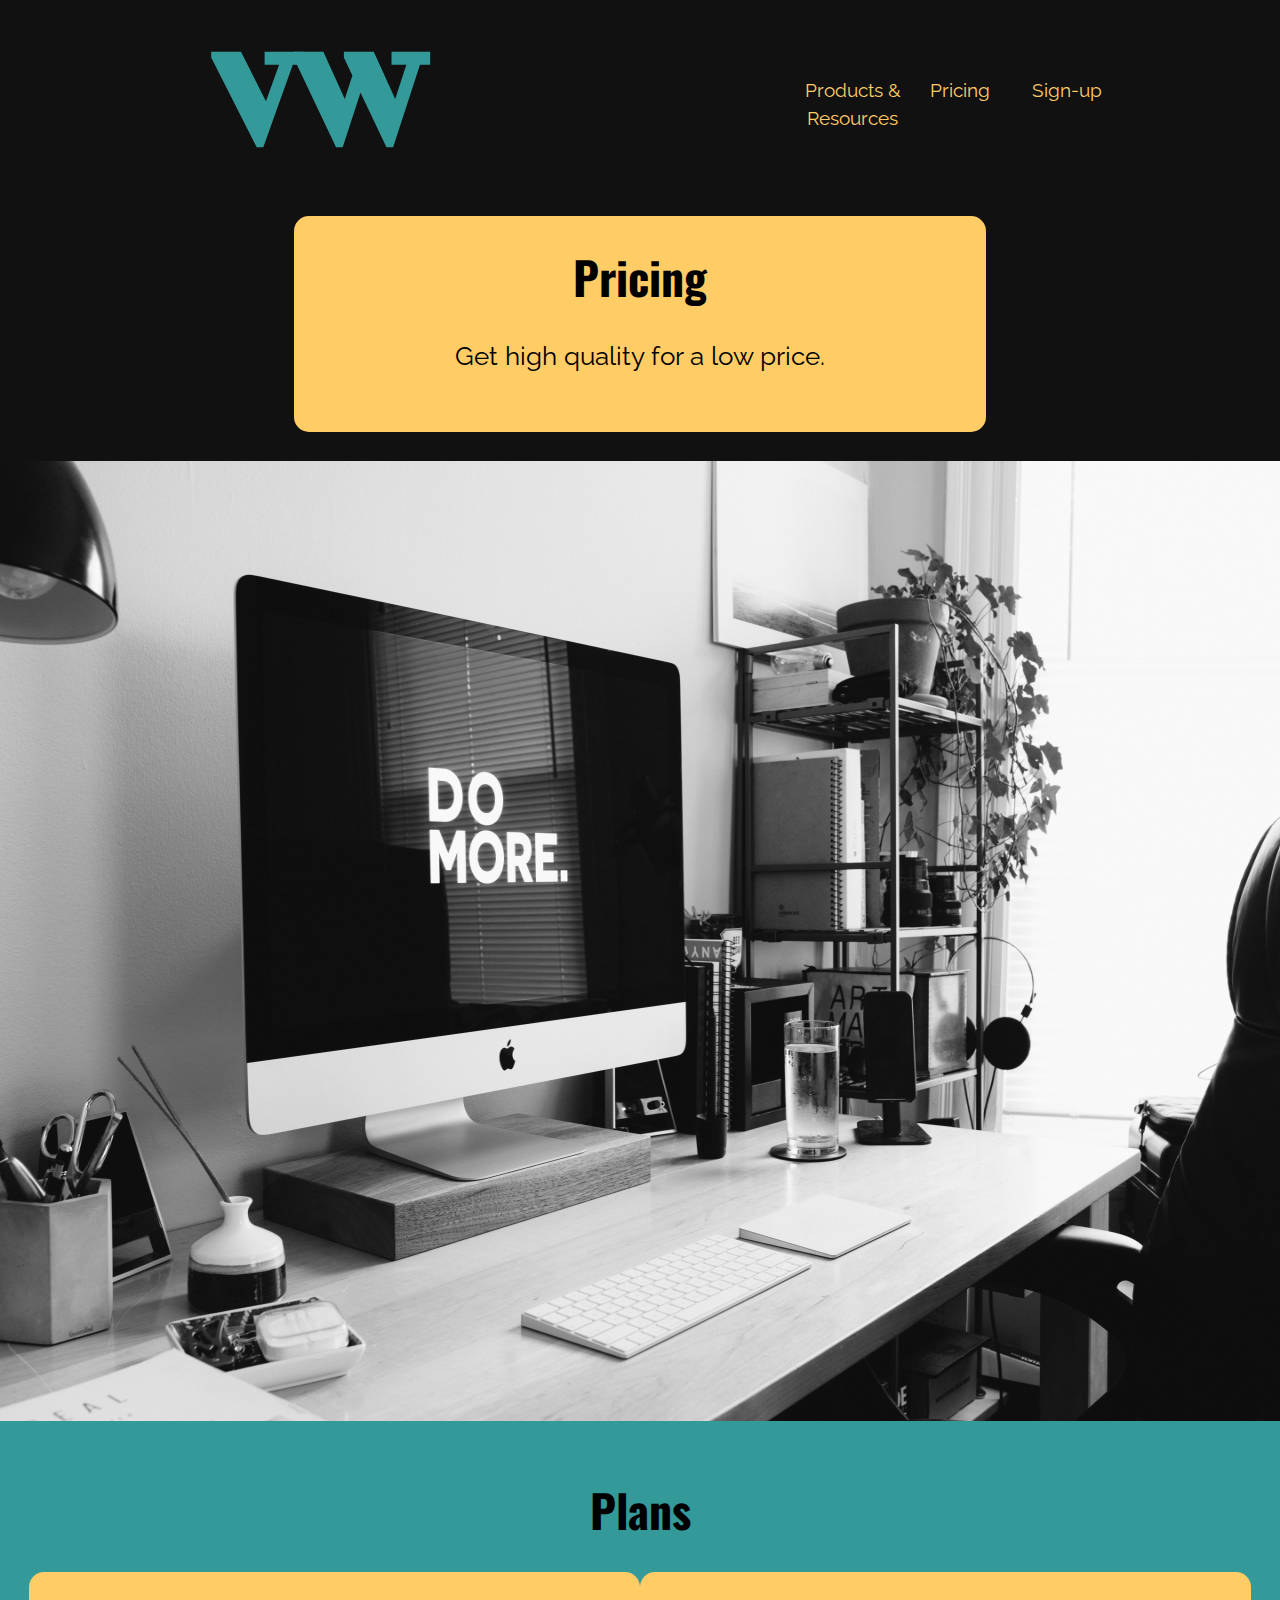
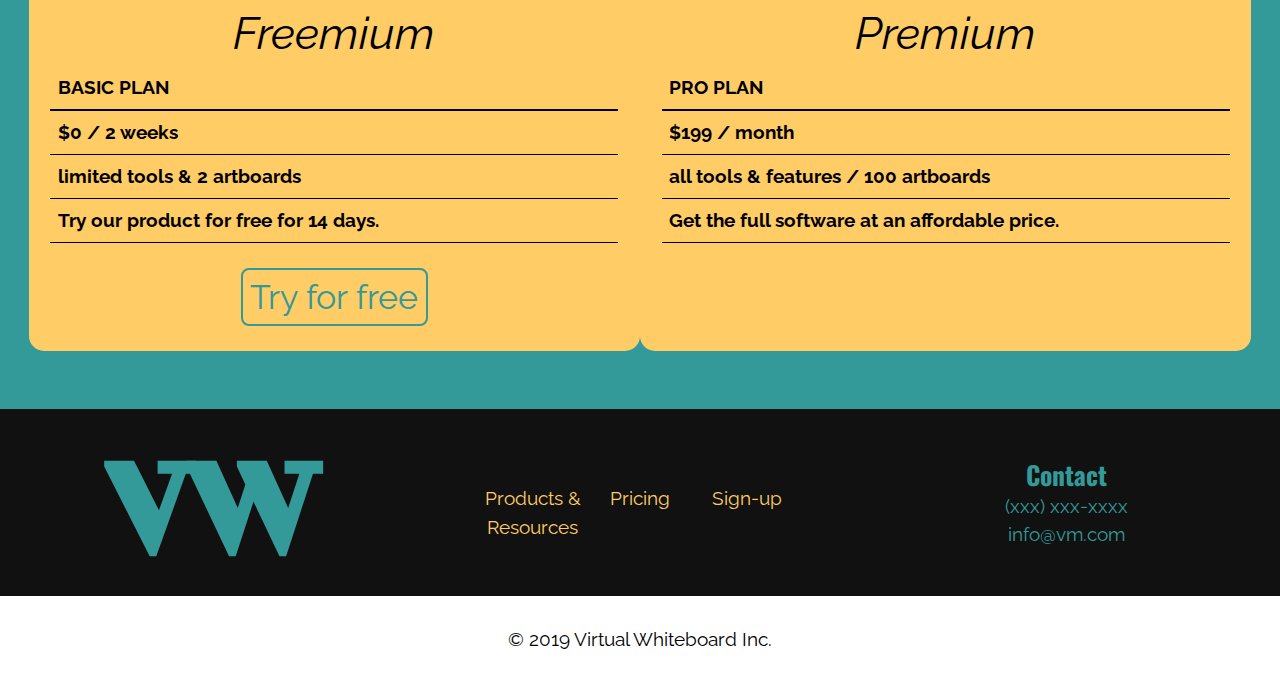
==== pricing.html @ 3d08899b "Update the form class names" ====
<!DOCTYPE html>
<html lang="en-ca">
<head>
  <meta charset="utf-8">
  <title>Pricing</title>
  <meta name="viewport" content="width=device-width,initial-scale=1">
  <link href="css/modules.css" rel="stylesheet">
  <link href="css/type.css" rel="stylesheet">
  <link href="css/grid.css" rel="stylesheet">
  <link href="css/main.css" rel="stylesheet">
  <link href="https://fonts.googleapis.com/css?family=Bigshot+One|Oswald:400,500,700|Raleway:400,500" rel="stylesheet">
</head>
<body>

  <ul class="skip-links">
    <li><a href="#nav">Skip to navigation</a></li>
    <li><a href="#main">Skip to the main content</a></li>
    <li><a href="#plans">Skip to information about our plans</a></li>
    <li><a href="#footer">Skip to the bottom of the page</a></li>
  </ul>

  <header role="banner" class="grid">
    <div class="unit xs-1 s-1 m-1-2 l-1-2 unit-content-center">
      <a class="h1" href="index.html"><h1 class="yotta text-center push-none">VW</h1></a>
    </div>
    <div class="unit xs-1 s-1 m-1-2 l-1-2 unit-content-center island">
      <nav id="nav" role="navigation" class="pad-t">
        <ul class="grid list-group text-center">
          <li class="unit push-1-4 xs-1 s-1-3 m-1 l-1-3"><a href="tour.html">Products & Resources</a></li>
          <li class="unit push-1-4 xs-1 s-1-3 m-1 l-1-3"><a href="pricing.html">Pricing</a></li>
          <li class="unit push-1-4 xs-1 s-1-3 m-1 l-1-3"><a href="sign-up.html">Sign-up</a></li>
        </ul>
      </nav>
    </div>
  </header>

  <main role="main" id="main" class="grid">

    <div class="unit xs-1 s-1 m-1 l-1 banner text-center island wrapper">
      <div class="banner-content island max-length">
        <h2 class="tera">Pricing</h2>
        <p class="mega">Get high quality for a low price.</p>
      </div>
    </div>

    <div class="unit xs-1 s-1 m-1 l-1 embed embed-4by3">
      <img class="img-flex embed-item" src="images/pricing/10-image.jpg" alt="work space with a desktop on a desk">
    </div>

    <div id="plans" class="unit xs-1 s-1 m-1 l-1 section-1 text-center island">
      <h2 class="tera pad-t">Plans</h2>

      <div class="grid">

        <div class="unit xs-1 s-1 m-1-2 l-1-2 banner-content island push">
          <table>
            <caption class="tera text-center push-0">Freemium</caption>
            <thead>
              <th class="text-upper" scope="col" colspan="2">Basic Plan</th>
            </thead>
            <tbody>
              <tr>
                <th scope="row" colspan="2">$0 / 2 weeks</th>
              </tr>
              <tr>
                <th scope="row" colspan="2">limited tools & 2 artboards</th>
              </tr>
              <tr>
                <th scope="row" colspan="2">Try our product for free for 14 days.</th>
              </tr>
            </tbody>
          </table>
          <div>
            <a  class="expanding-button giga island-1-4" href="#">Try for free</a>
          </div>
        </div>

        <div class="unit xs-1 s-1 m-1-2 l-1-2 banner-content island push">
          <table>
            <caption class="tera text-center push-0">Premium</caption>
            <thead>
              <tr>
                <th class="text-upper" scope="col" colspan="2">Pro Plan</th>
              </tr>
            </thead>
            <tbody>
              <tr>
                <th scope="row" colspan="2">$199 / month</th>
              </tr>
              <tr>
                <th scope="row" colspan="2">all tools & features / 100 artboards</th>
              </tr>
              <tr>
                <th scope="row" colspan="2">Get the full software at an affordable price.</th>
              </tr>
            </tbody>
          </table>
        </div>

      </div>

    </div>

  </main>

  <footer role="contentinfo" id="footer" class="grid pad-t-2">
    <div class="unit xs-1 s-1 m-1-3 unit-content-center">
      <a class="h1" href="index.html"><h1 class="yotta text-center push-none">VW</h1></a>
    </div>
    <div class="unit xs-1-2 s-1-2 m-1-3 unit-content-center island">
      <nav class="pad-t">
        <ul class="grid list-group text-center">
          <li class="unit push-1-4 xs-1 s-1-3 m-1 l-1-3"><a href="tour.html" aria-label="Click to learn more about Products and Resources">Products & Resources</a></li>
          <li class="unit push-1-4 xs-1 s-1-3 m-1 l-1-3"><a href="pricing.html" aria-label="Click to learn more about Pricing">Pricing</a></li>
          <li class="unit push-1-4 xs-1 s-1-3 m-1 l-1-3"><a href="sign-up.html" aria-label="Click to Sign Up for our software">Sign-up</a></li>
        </ul>
      </nav>
    </div>
    <div class="contact text-center unit xs-1-2 s-1-2 m-1-3 unit-content-center pad-t">
      <h3 class="mega push-none">Contact</h3>
      <p class="push-none">(xxx) xxx-xxxx</p>
      <p>info@vm.com</p>
    </div>
    <div class="unit xs-1 s-1 m-1 l-1 copyright text-center pad-t">
      <p>© 2019 Virtual Whiteboard Inc.</p>
    </div>
  </footer>

</body>
---- css/modules.css ----
/*
 * Modulifier || Code released under the UNLICENSE
 * Code under other copyrights & licenses listed below.
 * https://modulifier.web-dev.tools/#responsive;images;list-group;embed;media-object;icons;hidden;positioning;nice-lists;forms;buttons;accessibility;print
 */

@-moz-viewport { width: device-width; scale: 1; }
@-ms-viewport { width: device-width; scale: 1; }
@-o-viewport { width: device-width; scale: 1; }
@-webkit-viewport { width: device-width; scale: 1; }
@viewport { width: device-width; scale: 1; }

html {
  box-sizing: border-box;
  -moz-text-size-adjust: 100%;
  -ms-text-size-adjust: 100%;
  -webkit-text-size-adjust: 100%;
  text-size-adjust: 100%;
}

*, *::before, *::after {
  box-sizing: inherit;
}

body {
  margin: 0;
}

article,
aside,
details,
figcaption,
figure,
footer,
header,
main,
menu,
nav,
section,
summary {
  display: block;
}

audio,
canvas,
progress,
video {
  display: inline-block;
  vertical-align: baseline;
}

template {
  display: none;
}

details {
  cursor: pointer;
}

audio:not([controls]) {
  display: none;
  height: 0;
}

a,
area,
button,
input,
label,
select,
textarea,
[tabindex] {
  -ms-touch-action: manipulation;
  touch-action: manipulation;
}

img {
  border: 0;
}

.img-flex,
.img-flex img {
  display: block;
  width: 100%;
}

svg {
  fill: currentColor;
}

svg:not(:root) {
  overflow: hidden;
}

svg.img-flex {
  width: 100%;
  height: 100%;
}

.image-replacement, .ir {
  overflow: hidden;
  direction: ltr;
  text-align: left;
  text-indent: 100%;
  white-space: nowrap;
}

.list-group, .list-group-inline, .list-group--inline {
  padding-left: 0;
  list-style-type: none;
}

.list-group > dd {
  margin-left: 0;
}

.list-group-inline::before,
.list-group-inline::after,
.list-group--inline::before,
.list-group--inline::after {
  content: "";
  display: table;
}

.list-group-inline::after,
.list-group--inline::after {
  clear: both;
}

.list-group-inline > li,
.list-group--inline > li {
  display: inline-block;
}

.list-group-inline > dt,
.list-group--inline > dt {
  clear: left;
  float: left;
  width: 11em;
}

.list-group-inline > dd,
.list-group--inline > dd {
  float: left;
  min-width: 12em;
}

.embed {
  margin-left: 0;
  margin-right: 0;
  overflow: hidden;
  position: relative;
  width: 100%;
}

.embed-1by1, .embed--1by1 {
  padding-top: 100%; /* Square */
}

.embed-4by3, .embed--4by3 {
  padding-top: 75%; /* Traditional TV/computer screens */
}

.embed-iso216, .embed--iso216 {
  padding-top: 70.92%; /* A-standard paper sizes */
}

.embed-3by2, .embed--3by2 {
  padding-top: 66.6%; /* Classic 35 mm film & most digital photos, landscape */
}

.embed-2by3, .embed--2by3 {
  padding-top: 150%; /* Classic 35 mm film & most digital photos, portrait */
}

.embed-golden, .embed--golden {
  padding-top: 61.8%; /* The Golden Ratio */
}

.embed-16by9, .embed--16by9 {
  padding-top: 56.25%; /* HD TV */
}

.embed-185by100, .embed--185by100 {
  padding-top: 54.05%; /* Common widescreen cinema */
}

.embed-24by10, .embed--24by10 {
  padding-top: 41.667%; /* Widescreen cinema: 2.4:1 */
}

.embed-3by1, .embed--3by1 {
  padding-top: 33.3333%; /* Panorama photos */
}

.embed-4by1, .embed--4by1 {
  padding-top: 25%; /* Polyvision */
}

.embed-5by1, .embed--5by1 {
  padding-top: 20%; /* Really wide... */
}

.embed-item, .embed__item {
  min-height: 100%;
  left: 0;
  position: absolute;
  top: 0;
  width: 100%;
}

.media {
  overflow: hidden;
}

.media-img, .media__img {
  float: left;
}

.media-img-reversed, .media__img--reversed {
  float: right;
}

.media-img-stacked, .media__img--stacked {
  float: none;
}

.media-body, .media__body {
  overflow: hidden;
  min-width: 12em; /* Slightly less than 200px, responsiveness built in */
}

.icon {
  display: inline-block;
  position: relative;
  background: transparent none no-repeat center center;
  background-size: contain;
  vertical-align: middle;
}

.i-16, .i--16 {
  height: 16px;
  width: 16px;
}

.i-18, .i--18 {
  height: 18px;
  width: 18px;
}

.i-20, .i--20 {
  height: 20px;
  width: 20px;
}

.i-24, .i--24 {
  height: 24px;
  width: 24px;
}

.i-32, .i--32 {
  height: 32px;
  width: 32px;
}

.i-48, .i--48 {
  height: 48px;
  width: 48px;
}

.i-64, .i--64 {
  height: 64px;
  width: 64px;
}

.i-96, .i--96 {
  height: 96px;
  width: 96px;
}

.i-128, .i--128 {
  height: 128px;
  width: 128px;
}

.i-192, .i--192 {
  height: 192px;
  width: 192px;
}

.i-256, .i--256 {
  height: 256px;
  width: 256px;
}

.icon img,
.icon svg {
  left: 0;
  height: 100%;
  position: absolute;
  top: 0;
  width: 100%;
  fill: currentColor;
}

.icon-label {
  vertical-align: middle;
}

.icon-link,
.icon-link:focus,
.icon-link:hover {
  text-decoration: none;
}

[hidden], .hidden {
  /* stylelint-disable declaration-no-important */
  display: none !important;
  visibility: hidden !important;
  /* stylelint-enable */
}

.visually-hidden {
  height: 1px;
  margin: -1px;
  overflow: hidden;
  padding: 0;
  position: absolute;
  width: 1px;
  border: 0;
  clip: rect(0 0 0 0);
  clip-path: inset(50%);
}

.visually-hidden.focusable:active, .visually-hidden.focusable:focus {
  height: auto;
  margin: 0;
  overflow: visible;
  position: static;
  width: auto;
  clip: auto;
  clip-path: none;
}

.invisible {
  visibility: hidden;
}

.chop,
.crop {
  overflow: hidden;
}

.truncate {
  max-width: 100%;
  overflow: hidden;
  width: 100%;
  text-overflow: ellipsis;
  white-space: nowrap;
}

.scrollable {
  max-width: 100%;
  overflow-x: auto;
  overflow-y: hidden;
  -webkit-overflow-scrolling: touch;
}

.flex-row {
  display: -webkit-flex;
  display: -ms-flexbox;
  display: flex;
}

.flex-justify {
  -webkit-justify-content: space-between;
  -ms-flex-pack: space-between;
  justify-content: space-between;
}

.flex-align-center {
  -webkit-align-items: center;
  -ms-flex-align: center;
  align-items: center;
}

.center-text,
.center-flow {
  text-align: center;
}

.center-block {
  margin-left: auto;
  margin-right: auto;
}

.no-auto-margins,
.not-centered {
  /* stylelint-disable declaration-no-important */
  margin-left: 0 !important;
  margin-right: 0 !important;
  /* stylelint-enable */
}

.center-content,
.center-content-vertical,
.center-contents,
.center-contents-vertical {
  display: -webkit-flex;
  display: -ms-flexbox;
  display: flex;
  -webkit-justify-content: center;
  -ms-flex-pack: center;
  justify-content: center;
  -webkit-align-items: center;
  -ms-flex-align: center;
  align-items: center;
  -webkit-align-content: center;
  -ms-flex-line-pack: center;
  align-content: center;
  -webkit-flex-direction: column wrap;
  -ms-flex-direction: column wrap;
  flex-flow: column wrap;
}

.center-content-start,
.center-content-vertical-start,
.center-contents-start,
.center-contents-vertical-start {
  display: -webkit-flex;
  display: -ms-flexbox;
  display: flex;
  -webkit-justify-content: center;
  -ms-flex-pack: center;
  justify-content: center;
  -webkit-flex-direction: column wrap;
  -ms-flex-direction: column wrap;
  flex-flow: column wrap;
}

.center-content-horizontal,
.center-contents-horizontal {
  display: -webkit-flex;
  display: -ms-flexbox;
  display: flex;
  -webkit-justify-content: center;
  -ms-flex-pack: center;
  justify-content: center;
  -webkit-align-items: center;
  -ms-flex-align: center;
  align-items: center;
  -webkit-align-content: center;
  -ms-flex-line-pack: center;
  align-content: center;
  -webkit-flex-direction: row wrap;
  -ms-flex-direction: row wrap;
  flex-flow: row wrap;
}

.clearfix::after {
  content: " ";
  display: block;
  clear: both;
}

.left {
  float: left;
}

.right {
  float: right;
}

.inline {
  display: inline;
}

.block {
  display: block;
}

.inline-block, .ib {
  display: inline-block;
}

.valign-top {
  vertical-align: top;
}

.valign-bottom {
  vertical-align: bottom;
}

.valign-middle {
  vertical-align: middle;
}

.fixed {
  position: fixed;
}

.relative {
  position: relative;
}

[class*="pin-"],
.absolute {
  position: absolute;
}

.static {
  position: static;
}

.zindex-1 {
  z-index: 1;
}

.zindex-2 {
  z-index: 2;
}

.zindex-3 {
  z-index: 3;
}

.zindex-1000 {
  z-index: 1000;
}

.pin-top-left,
.pin-left-top,
.pin-tl,
.pin-lt {
  top: 0;
  left: 0;
}

.pin-top-right,
.pin-right-top,
.pin-tr,
.pin-rt {
  top: 0;
  right: 0;
}

.pin-bottom-left,
.pin-left-bottom,
.pin-bl,
.pin-lb {
  bottom: 0;
  left: 0;
}

.pin-bottom-right,
.pin-right-bottom,
.pin-br,
.pin-rb {
  bottom: 0;
  right: 0;
}

.pin-top-center,
.pin-center-top,
.pin-tc,
.pin-ct {
  left: 50%;
  top: 0;
  transform: translateX(-50%);
}

.pin-bottom-center,
.pin-center-bottom,
.pin-bc,
.pin-cb {
  bottom: 0;
  left: 50%;
  transform: translateX(-50%);
}

.pin-center-left,
.pin-left-center,
.pin-cl,
.pin-lc {
  left: 0;
  top: 50%;
  transform: translateY(-50%);
}

.pin-center-right,
.pin-right-center,
.pin-cr,
.pin-rc {
  right: 0;
  top: 50%;
  transform: translateY(-50%);
}

.pin-center, .pin-c {
  left: 50%;
  top: 50%;
  transform: translate(-50%, -50%);
}

.width-quarter, .w-1-4 {
  width: 25%;
}

.width-half, .w-1-2 {
  width: 50%;
}

.width-full, .w-1 {
  width: 100%;
}

.height-quarter, .h-1-4 {
  height: 25%;
}

.height-half, .h-1-2 {
  height: 50%;
}

.height-full, .h-1 {
  height: 100%;
}

.height-win-quarter, .h-w-1-4 {
  height: 25vh;
  max-height: 46em;
}

.height-win-half, .h-w-1-2 {
  height: 50vh;
  max-height: 46em;
}

.height-win-full, .h-w-1 {
  height: 100vh;
  max-height: 46em;
}

ul {
  list-style-type: none;
}

ul > li::before {
  content: "·";
  float: left;
  margin-left: -1.6em;
  width: 1.3em;
  text-align: right;
}

ol {
  counter-reset: ol-simple-numbers;
  list-style-type: none;
}

ol > li::before {
  float: left;
  margin-left: -1.6em;
  width: 1.3em;
  counter-increment: ol-simple-numbers;
  content: counter(ol-simple-numbers);
  text-align: right;
}

.list-group > li::before,
.list-group-inline > li::before,
.list-group--inline > li::before {
  content: none;
}

/* stylelint-disable no-descending-specificity */

/*
 * (c) Nicolas Gallagher and Jonathan Neal of Normalize.css || MIT License
 *     https://necolas.github.io/normalize.css/
 */

button,
input,
optgroup,
select,
textarea {
  color: inherit;
  font: inherit;
  margin: 0;
}

button,
input {
  overflow: visible;
}

button,
select {
  text-transform: none;
}

button,
html [type="button"],
[type="reset"],
[type="submit"] {
  -webkit-appearance: button;
  cursor: pointer;
}

button[disabled],
html input[disabled] {
  cursor: default;
}

button::-moz-focus-inner,
input::-moz-focus-inner {
  border: 0;
  padding: 0;
}

[type="checkbox"],
[type="radio"] {
  opacity: 0;
  position: absolute;
  height: 1px;
  width: 1px;
}

[type="number"]::-webkit-inner-spin-button,
[type="number"]::-webkit-outer-spin-button {
  height: auto;
}

[type="search"]::-webkit-search-cancel-button,
[type="search"]::-webkit-search-decoration {
  -webkit-appearance: none;
}

fieldset {
  padding-left: 0;
  padding-right: 0;

  border: 0;
  border-top: 2px solid #666;
}

legend {
  color: inherit;
  display: table;
  max-width: 100%;
  padding: 0 .3em 0 0;
  white-space: normal;

  border: 0;

  font-weight: bold;
}

optgroup {
  font-weight: bold;
}

::-webkit-input-placeholder {
  color: inherit;
  opacity: .54;
}

::-webkit-file-upload-button {
  -webkit-appearance: button;
  font: inherit;
}

/* End Normalize.css code */

label,
.label-block {
  display: block;
  cursor: pointer;
}

[type="checkbox"] + label,
[type="radio"] + label,
.label-inline {
  display: inline-block;
}

input:not([type]),
[type="text"],
[type="number"],
[type="search"],
[type="url"],
[type="email"],
[type="password"],
[type="tel"],
[type="datetime-local"],
[type="month"],
[type="week"],
[type="date"],
[type="time"],
[type="range"],
select,
textarea {
  -moz-appearance: none;
  -webkit-appearance: none;
  appearance: none;
}

input,
textarea {
  display: block;
  width: 100%;

  background-color: #fff;
  border: 2px solid #666;
  border-radius: 0;
}

label {
  vertical-align: middle;
}

textarea {
  max-width: 100%;
  min-height: 4em;
  overflow: auto;
}

[type="color"] {
  display: inline-block;
  width: 2em;
}

select {
  display: block;
  width: 100%;

  background-image: url("data:image/svg+xml,%3Csvg xmlns='http://www.w3.org/2000/svg' width='256' height='256' viewBox='0 0 256 256'%3E%3Cpath fill='none' stroke='%23000' stroke-miterlimit='10' stroke-width='70' d='M36.3 82.1l91.9 91.8 91.5-91.8'/%3E%3C/svg%3E");
  background-repeat: no-repeat;
  background-position: calc(100% - .4em) center;
  background-size: 18px auto;
  background-color: #fff;
  border: 2px solid #666;
  border-radius: 0;
}

[type="checkbox"] + label::before {
  content: " ";
  display: inline-block;
  height: 1.8em;
  margin-right: .3em;
  position: relative;
  vertical-align: middle;
  top: -.1em;
  width: 1.8em;

  background-color: #fff;
  background-size: cover;
  border: 2px solid #666;

  line-height: inherit;
}

[type="checkbox"]:checked + label::before {
  background-image: url("data:image/svg+xml,%3Csvg xmlns='http://www.w3.org/2000/svg' width='256' height='256' viewBox='0 0 256 256'%3E%3Cpath fill='none' stroke='%23000' stroke-miterlimit='10' stroke-width='50' d='M49.9 130.1l50.8 50.7L206.1 75.2'/%3E%3C/svg%3E");
}

[type="checkbox"]:focus + label::before {
  outline: 3px solid #000;
  z-index: 1000;
}

[type="radio"] + label::before {
  content: " ";
  display: inline-block;
  height: 1.8em;
  margin-right: .3em;
  position: relative;
  vertical-align: middle;
  top: -.1em;
  width: 1.8em;

  background-color: #fff;
  background-size: cover;
  border: 2px solid #666;
  border-radius: 50%;

  line-height: inherit;
}

[type="radio"]:checked + label::before {
  background-image: url("data:image/svg+xml,%3Csvg xmlns='http://www.w3.org/2000/svg' width='256' height='256' viewBox='0 0 256 256'%3E%3Ccircle cx='128' cy='128' r='70.4'/%3E%3C/svg%3E");
}

[type="radio"]:focus + label::before,
[type="radio"] + label:focus::before {
  box-shadow: 0 0 0 3px #000;
  z-index: 1000;
}

[type="range"] {
  border: 0;
  background-color: #fff;
}

[type="range"]::-webkit-slider-runnable-track {
  height: 6px;

  -webkit-appearance: none;
  appearance: none;
  background-color: #ccc;
  border: 0;
  border-radius: 3px;
}

[type="range"]:active::-webkit-slider-runnable-track {
  background-color: #ccc;
}

[type="range"]::-moz-range-track {
  height: 6px;

  -moz-appearance: none;
  appearance: none;
  background-color: #ccc;
  border: 0;
  border-radius: 3px;
}

[type="range"]:active::-moz-range-track {
  background-color: #ccc;
}

[type="range"]::-ms-track {
  height: 6px;

  -ms-appearance: none;
  appearance: none;
  background-color: #ccc;
  border: 0;
  border-radius: 3px;
}

[type="range"]:active::-ms-track {
  background-color: #ccc;
}

[type="range"]::-webkit-slider-thumb {
  margin-top: -4px;
  height: 16px;
  width: 16px;

  -webkit-appearance: none;
  appearance: none;
  background-color: #000;
  border: none;
  border-radius: 50%;
}

[type="range"]:hover::-webkit-slider-thumb {
  background-color: #000;
}

[type="range"]:active::-webkit-slider-thumb {
  background-color: #000;
}

[type="range"]::-moz-range-thumb {
  margin-top: -4px;
  height: 16px;
  width: 16px;

  -webkit-appearance: none;
  appearance: none;
  background-color: #000;
  border: none;
  border-radius: 50%;
}

[type="range"]:hover::-moz-range-thumb {
  background-color: #000;
}

[type="range"]:active::-moz-range-thumb {
  background-color: #000;
}

[type="range"]::-ms-thumb {
  margin-top: -4px;
  height: 16px;
  width: 16px;

  -webkit-appearance: none;
  appearance: none;
  background-color: #000;
  border: none;
  border-radius: 50%;
}

[type="range"]:hover::-ms-thumb {
  background-color: #000;
}

[type="range"]:active::-ms-thumb {
  background-color: #000;
}

[type="checkbox"].hide-custom-input + label::before,
[type="checkbox"] + .hide-custom-input::before,
[type="radio"].hide-custom-input + label::before,
[type="radio"] + .hide-custom-input::before {
  content: none;
  display: none;
}

/* stylelint-enable */

.link-box {
  display: block;
  text-decoration: none;
}

/* stylelint-disable no-descending-specificity */

button,
.btn {
  cursor: pointer;
  display: inline-block;
  margin: 0;
  overflow: visible;
  padding: .375em .75em .42em;
  -webkit-appearance: none;
  -moz-appearance: none;
  appearance: none;
  background-color: #333;
  border-radius: 4px;
  border: 3px solid #333;
  color: #fff;
  font: inherit;
  text-decoration: none;
  text-transform: none;
}

button::-moz-focus-inner {
  border: 0;
  padding: 0;
}

/* stylelint-enable */

button:focus,
button:hover,
.btn:focus,
.btn:hover {
  background-color: #000;
  border-color: #000;
  color: #fff;
}

button[disabled] {
  cursor: default;
}

.btn-light, .btn--light {
  background-color: #e2e2e2;
  border-color: #e2e2e2;
  color: #000;
}

.btn-light:focus,
.btn-light:hover,
.btn--light:focus,
.btn--light:hover {
  background-color: #666;
  border-color: #666;
  color: #fff;
}

.btn-ghost,
.btn--ghost {
  background-color: transparent;
  border-color: #333;
  color: #000;
}

.btn-ghost:focus,
.btn-ghost:hover,
.btn--ghost:focus,
.btn--ghost:hover {
  background-color: #e2e2e2;
  border-color: #000;
  color: #000;
}

.btn-link {
  display: inline;
  padding: 0;
  background-color: transparent;
  border-radius: 0;
  border: 0;
  color: inherit;
}

.btn-link:focus,
.btn-link:hover {
  background-color: transparent;
  color: inherit;
}

a:hover, a:active {
  outline: none;
}

a:focus,
[tabindex="0"]:focus,
details:focus,
summary:focus,
input:focus,
textarea:focus,
button:focus,
select:focus {
  outline: 3px solid #000;
  outline-offset: 0;
}

a:focus, [tabindex="0"]:focus {
  outline-offset: 3px;
}

.skip-links {
  margin: 0;
  padding: 0;
  list-style-type: none;
}

.skip-links > li::before {
  content: none; /* Remove the bullets if nice lists is selected */
}

.skip-links a,
.skip-links button {
  padding: .5em .75em;
  position: absolute;
  top: -10em;
  z-index: 10000; /* To make sure they're always on top */
  background-color: #000;
  border: 0;
  color: #fff;
  font-size: 1.125rem;
  font-weight: bold;
  text-decoration: none;
}

.skip-links a:focus,
.skip-links button:focus {
  outline-offset: 3px;
  top: 0;
}

[aria-busy="true"] {
  cursor: progress;
}

[aria-controls] {
  cursor: pointer;
}

[aria-disabled] {
  cursor: default;
}

.print-only {
  display: none;
  visibility: hidden;
}

.page-break-before {
  page-break-before: always;
}

.page-break-after {
  page-break-after: always;
}

.no-page-break-inside {
  page-break-inside: avoid;
}

@media print {

  /* stylelint-disable declaration-no-important */

  .no-print {
    display: none !important;
    visibility: hidden !important;
  }

  .print-only,
  .force-print {
    display: block !important;
    visibility: visible !important;
  }

  /* stylelint-enable */

  .visually-hidden.force-print {
    height: auto;
    margin: 0;
    overflow: visible;
    padding: 0;
    position: static;
    width: auto;
    border: 0;
    clip: initial;
    clip-path: none;
  }

  /*
   * (c) Fabien Sa || MIT License
   *     http://bafs.github.io/Gutenberg/
   */

  table,
  blockquote,
  pre,
  code,
  figure,
  li,
  hr,
  ul,
  ol,
  a,
  tr {
    page-break-inside: avoid;
  }

  h1, h2, h3, h4, h5, h6, p, a {
    orphans: 3;
    widows: 3;
  }

  h1,
  h2,
  h3,
  h4,
  h5,
  h6 {
    page-break-after: avoid;
    page-break-inside: avoid;
  }

  h1 + p,
  h2 + p,
  h3 + p,
  h4 + p,
  h5 + p,
  h6 + p {
    page-break-before: avoid;
  }

  img {
    page-break-after: auto;
    page-break-before: auto;
    page-break-inside: avoid;
  }

  /* stylelint-disable declaration-no-important */

  pre {
    white-space: pre-wrap !important;
    word-wrap: break-word;
  }

  /* stylelint-enable */

  /* End Gutenberg code */

  /*
   * (c) HTML5 Boilerplate || MIT License
   *     https://html5boilerplate.com/
   */

  /* stylelint-disable declaration-no-important */

  *, *::before, *::after, *::first-letter, *::first-line {
    background: none transparent !important;
    color: #000 !important;
    box-shadow: none !important;
    text-shadow: none !important;
  }

  /* stylelint-enable */

  a, a:visited {
    text-decoration: underline;
  }

  a[href]::after {
    content: " (" attr(href) ")";
  }

  abbr[title]::after {
    content: " (" attr(title) ")";
  }

  a[href^="#"]::after,
  a[href^="javascript:"]::after,
  a.no-print-href::after,
  a.href-no-print::after {
    content: "";
  }

  thead {
    display: table-header-group;
  }

  /* End HTML5 Boilerplate code */

}
---- css/type.css ----
/*
  Typografier || Code released under the UNLICENSE
  https://typografier.web-dev.tools/#0,100,1.3,1.250,0;38,110,1.4,1.333,1;60,120,1.5,1.333,1;90,130,1.5,1.333,1
*/

html {
  font-size: 100%;
  line-height: 1.3;
}

a {
  background-color: transparent;
  -webkit-text-decoration-skip: objects;
}

sub,
sup {
  font-size: .75em;
  line-height: 1px;
  position: relative;
  vertical-align: baseline;
}

sup {
  top: -.5em;
}

sub {
  bottom: -.25em;
}

pre,
code,
kbd,
samp {
  font-size: 1em;
}

abbr[title] {
  border-bottom: none;
  text-decoration: underline;
  text-decoration: underline dotted;
}

b,
strong {
  font-weight: bold;
}

dfn,
caption {
  font-style: italic;
}

hr {
  border: 0;
  border-top: 2px solid #000;
  height: 0;
}

table {
  border-collapse: collapse;
  border-spacing: 0;
  width: 100%;
  table-layout: fixed;
}

caption {
  text-align: left;
}

th,
td {
  border-bottom: 1px solid #000;
  text-align: left;
  vertical-align: top;
}

thead th {
  vertical-align: bottom;

  border-bottom-width: 2px;
}

.text-left {
  text-align: left;
}

.text-right {
  text-align: right;
}

.text-center {
  text-align: center;
}

.normal {
  font-weight: normal;
  font-style: normal;
}

.not-bold {
  font-weight: normal;
}

.not-italic {
  font-style: normal;
}

.bold {
  font-weight: bold;
}

.italic {
  font-style: italic;
}

.text-upper {
  text-transform: uppercase;
}

.text-lower {
  text-transform: lowercase;
}

.wrapper {
  margin-left: auto;
  margin-right: auto;
  max-width: 52em;
  width: 100%;
}

.wrapper-no-center {
  max-width: 52em;
  width: 100%;
}

.max-length {
  margin-left: auto;
  margin-right: auto;
  max-width: 36em;
  width: 100%;
}

.max-length-no-center {
  max-width: 36em;
  width: 100%;
}

h1,
h2,
h3,
h4,
h5,
h6,
p,
ul,
ol,
dl,
dd,
figure,
blockquote,
details,
hr,
fieldset,
pre,
table,
caption,
menu {
  margin: 0 0 1.3rem;
}

.tenamega {
  font-size: 11.6415rem;
  line-height: 15.275rem;
}

.tenakilo {
  font-size: 9.3132rem;
  line-height: 12.35rem;
}

.tena {
  font-size: 7.4506rem;
  line-height: 9.75rem;
}

.nina {
  font-size: 5.9605rem;
  line-height: 7.8rem;
}

.yotta {
  font-size: 4.7684rem;
  line-height: 6.5rem;
}

.zetta {
  font-size: 3.8147rem;
  line-height: 5.2rem;
}

h1,
.exa {
  font-size: 3.0518rem;
  line-height: 4.225rem;
}

h2,
.peta {
  font-size: 2.4414rem;
  line-height: 3.25rem;
}

h3,
.tera {
  font-size: 1.9531rem;
  line-height: 2.6rem;
}

h4,
.giga {
  font-size: 1.5625rem;
  line-height: 2.275rem;
}

h5,
.mega {
  font-size: 1.25rem;
  line-height: 1.625rem;
}

h6,
.kilo,
input,
textarea {
  font-size: 1rem;
  line-height: 1.3rem;
}

small,
.milli {
  font-size: .8rem;
  line-height: 1.3rem;
}

.micro {
  font-size: .64rem;
  line-height: .975rem;
}

.nano {
  font-size: .512rem;
  line-height: .65rem;
}

.pico {
  font-size: .4096rem;
  line-height: .65rem;
}

ul {
  padding-left: 1em;
}

ol {
  padding-left: 1.6em;
}

input,
option,
select {
  height: calc(1.3rem + .1625rem + .1625rem);
}

[type="color"] {
  width: calc(1.3rem + .1625rem + .1625rem);
}

[type="checkbox"],
[type="radio"] {
  display: inline-block;
  height: auto;
}

.push {
  margin-bottom: 1.3rem;
}

.push-none,
.push-0 {
  margin-bottom: 0;
}

.push-double,
.push-2 {
  margin-bottom: 2.6rem;
}

.push-three-quarters,
.push-3-4 {
  margin-bottom: .975rem;
}

.push-half,
.push-1-2 {
  margin-bottom: .65rem;
}

.push-quarter,
.push-1-4 {
  margin-bottom: .325rem;
}

.push-eighth,
.push-1-8 {
  margin-bottom: .1625rem;
}

.push-right-eighth,
.push-r-1-8 {
  margin-right: .1625rem;
}

.push-right-quarter,
.push-r-1-4 {
  margin-right: .325rem;
}

.push-right-half,
.push-r-1-2 {
  margin-right: .65rem;
}

.push-right-three-quarters,
.push-r-3-4 {
  margin-right: .975rem;
}

.push-right,
.push-r {
  margin-right: 1.3rem;
}

.pad-top,
.pad-t {
  padding-top: 1.3rem;
}

.pad-bottom,
.pad-b {
  padding-bottom: 1.3rem;
}

.pad-top-double,
.pad-t-2 {
  padding-top: 2.6rem;
}

.pad-bottom-double,
.pad-b-2 {
  padding-bottom: 2.6rem;
}

.pad-top-three-quarters,
.pad-t-3-4 {
  padding-top: .975rem;
}

.pad-bottom-three-quarters,
.pad-b-3-4 {
  padding-bottom: .975rem;
}

.pad-top-half,
.pad-t-1-2 {
  padding-top: .65rem;
}

.pad-bottom-half,
.pad-b-1-2 {
  padding-bottom: .65rem;
}

.pad-top-quarter,
.pad-t-1-4 {
  padding-top: .325rem;
}

.pad-bottom-quarter,
.pad-b-1-4 {
  padding-bottom: .325rem;
}

.pad-top-eighth,
.pad-t-1-8 {
  padding-top: .1625rem;
}

.pad-bottom-eighth,
.pad-b-1-8 {
  padding-bottom: .1625rem;
}

.island {
  padding: 1.3rem;
}

.island-double,
.island-2 {
  padding: 2.6rem;
}

.island-three-quarters,
.island-3-4 {
  padding: .975rem;
}

.island-half,
.island-1-2 {
  padding: .65rem;
}

.island-quarter,
.island-1-4,
td,
table th {
  padding: .325rem;
}

.island-eighth,
.island-1-8,
input:not([type="checkbox"]),
input:not([type="radio"]),
textarea {
  padding: .1625rem;
}

.gutter {
  padding-left: 1.3rem;
  padding-right: 1.3rem;
}

.gutter-double,
.gutter-2 {
  padding-left: 2.6rem;
  padding-right: 2.6rem;
}

.gutter-three-quarters,
.gutter-3-4 {
  padding-left: .975rem;
  padding-right: .975rem;
}

.gutter-half,
.gutter-1-2 {
  padding-left: .65rem;
  padding-right: .65rem;
}

.gutter-quarter,
.gutter-1-4,
caption {
  padding-left: .325rem;
  padding-right: .325rem;
}

.gutter-eighth,
.gutter-1-8 {
  padding-left: .1625rem;
  padding-right: .1625rem;
}

.i-1 {
  height: 1.3rem;
  width: 1.3rem;
}

.i-3-4 {
  height: .975rem;
  width: .975rem;
}

.i-1-2 {
  height: .65rem;
  width: .65rem;
}

.i-1-4 {
  height: .325rem;
  width: .325rem;
}

.i-1-8 {
  height: .1625rem;
  width: .1625rem;
}

.i-1-1-2,
.i-3-2 {
  height: 1.95rem;
  width: 1.95rem;
}

.i-1-1-4,
.i-5-4 {
  height: 1.625rem;
  width: 1.625rem;
}

.i-1-3-4,
.i-7-4 {
  height: 2.275rem;
  width: 2.275rem;
}

.i-2 {
  height: 2.6rem;
  width: 2.6rem;
}

select {
  padding: 0 .1625rem;
}

fieldset {
  padding: .325rem 0;

  border: 0;
  border-top: 2px solid #000;
}

legend {
  padding-right: .325rem;
}

@media only screen and (min-width: 38em) {

  html {
    font-size: 110%;
    line-height: 1.4;
  }

  h1,
  h2,
  h3,
  h4,
  h5,
  h6,
  p,
  ul,
  ol,
  dl,
  dd,
  figure,
  blockquote,
  details,
  hr,
  fieldset,
  pre,
  table,
  caption,
  menu {
    margin: 0 0 1.4rem;
  }

  .tenamega {
    font-size: 23.6119rem;
    line-height: 30.8rem;
  }

  .tenakilo {
    font-size: 17.7134rem;
    line-height: 23.1rem;
  }

  .tena {
    font-size: 13.2884rem;
    line-height: 17.5rem;
  }

  .nina {
    font-size: 9.9688rem;
    line-height: 13.3rem;
  }

  .yotta {
    font-size: 7.4784rem;
    line-height: 9.8rem;
  }

  .zetta {
    font-size: 5.6102rem;
    line-height: 7.35rem;
  }

  h1,
  .exa {
    font-size: 4.2087rem;
    line-height: 5.6rem;
  }

  h2,
  .peta {
    font-size: 3.1573rem;
    line-height: 4.2rem;
  }

  h3,
  .tera {
    font-size: 2.3686rem;
    line-height: 3.15rem;
  }

  h4,
  .giga {
    font-size: 1.7769rem;
    line-height: 2.45rem;
  }

  h5,
  .mega {
    font-size: 1.333rem;
    line-height: 1.75rem;
  }

  h6,
  .kilo,
  input,
  textarea {
    font-size: 1rem;
    line-height: 1.4rem;
  }

  small,
  .milli {
    font-size: .7502rem;
    line-height: 1.4rem;
  }

  .micro {
    font-size: .5628rem;
    line-height: 1.05rem;
  }

  .nano {
    font-size: .4222rem;
    line-height: .7rem;
  }

  .pico {
    font-size: .3167rem;
    line-height: .35rem;
  }

  ul,
  ol {
    padding-left: 0;
  }

  ul ul,
  ol ul {
    padding-left: 1em;
  }

  ol ol,
  ul ol {
    padding-left: 1.6em;
  }

  .hang-punc {
    float: left;
    margin-left: -1.4em;
    text-align: right;
    width: 1.3em;
  }

  table {
    margin-left: -.35rem;
    margin-right: -.35rem;
    width: calc(100% + .35rem + .35rem);
  }

  input,
  option,
  select {
    height: calc(1.4rem + .175rem + .175rem);
  }

  [type="color"] {
    width: calc(1.4rem + .175rem + .175rem);
  }

  [type="checkbox"],
  [type="radio"] {
    display: inline-block;
    height: auto;
  }

  .push {
    margin-bottom: 1.4rem;
  }

  .push-none,
  .push-0 {
    margin-bottom: 0;
  }

  .push-double,
  .push-2 {
    margin-bottom: 2.8rem;
  }

  .push-three-quarters,
  .push-3-4 {
    margin-bottom: 1.05rem;
  }

  .push-half,
  .push-1-2 {
    margin-bottom: .7rem;
  }

  .push-quarter,
  .push-1-4 {
    margin-bottom: .35rem;
  }

  .push-eighth,
  .push-1-8 {
    margin-bottom: .175rem;
  }

  .push-right-eighth,
  .push-r-1-8 {
    margin-right: .175rem;
  }

  .push-right-quarter,
  .push-r-1-4 {
    margin-right: .35rem;
  }

  .push-right-half,
  .push-r-1-2 {
    margin-right: .7rem;
  }

  .push-right-three-quarters,
  .push-r-3-4 {
    margin-right: 1.05rem;
  }

  .push-right,
  .push-r {
    margin-right: 1.4rem;
  }

  .pad-top,
  .pad-t {
    padding-top: 1.4rem;
  }

  .pad-bottom,
  .pad-b {
    padding-bottom: 1.4rem;
  }

  .pad-top-double,
  .pad-t-2 {
    padding-top: 2.8rem;
  }

  .pad-bottom-double,
  .pad-b-2 {
    padding-bottom: 2.8rem;
  }

  .pad-top-three-quarters,
  .pad-t-3-4 {
    padding-top: 1.05rem;
  }

  .pad-bottom-three-quarters,
  .pad-b-3-4 {
    padding-bottom: 1.05rem;
  }

  .pad-top-half,
  .pad-t-1-2 {
    padding-top: .7rem;
  }

  .pad-bottom-half,
  .pad-b-1-2 {
    padding-bottom: .7rem;
  }

  .pad-top-quarter,
  .pad-t-1-4 {
    padding-top: .35rem;
  }

  .pad-bottom-quarter,
  .pad-b-1-4 {
    padding-bottom: .35rem;
  }

  .pad-top-eighth,
  .pad-t-1-8 {
    padding-top: .175rem;
  }

  .pad-bottom-eighth,
  .pad-b-1-8 {
    padding-bottom: .175rem;
  }

  .island {
    padding: 1.4rem;
  }

  .island-double,
  .island-2 {
    padding: 2.8rem;
  }

  .island-three-quarters,
  .island-3-4 {
    padding: 1.05rem;
  }

  .island-half,
  .island-1-2 {
    padding: .7rem;
  }

  .island-quarter,
  .island-1-4,
  td,
  table th {
    padding: .35rem;
  }

  .island-eighth,
  .island-1-8,
  input:not([type="checkbox"]),
  input:not([type="radio"]),
  textarea {
    padding: .175rem;
  }

  .gutter {
    padding-left: 1.4rem;
    padding-right: 1.4rem;
  }

  .gutter-double,
  .gutter-2 {
    padding-left: 2.8rem;
    padding-right: 2.8rem;
  }

  .gutter-three-quarters,
  .gutter-3-4 {
    padding-left: 1.05rem;
    padding-right: 1.05rem;
  }

  .gutter-half,
  .gutter-1-2 {
    padding-left: .7rem;
    padding-right: .7rem;
  }

  .gutter-quarter,
  .gutter-1-4,
  caption {
    padding-left: .35rem;
    padding-right: .35rem;
  }

  .gutter-eighth,
  .gutter-1-8 {
    padding-left: .175rem;
    padding-right: .175rem;
  }

  .i-1 {
    height: 1.4rem;
    width: 1.4rem;
  }

  .i-3-4 {
    height: 1.05rem;
    width: 1.05rem;
  }

  .i-1-2 {
    height: .7rem;
    width: .7rem;
  }

  .i-1-4 {
    height: .35rem;
    width: .35rem;
  }

  .i-1-8 {
    height: .175rem;
    width: .175rem;
  }

  .i-1-1-2,
  .i-3-2 {
    height: 2.1rem;
    width: 2.1rem;
  }

  .i-1-1-4,
  .i-5-4 {
    height: 1.75rem;
    width: 1.75rem;
  }

  .i-1-3-4,
  .i-7-4 {
    height: 2.45rem;
    width: 2.45rem;
  }

  .i-2 {
    height: 2.8rem;
    width: 2.8rem;
  }

  select {
    padding: 0 .175rem;
  }

  fieldset {
    padding: .35rem 0;

    border: 0;
    border-top: 2px solid #000;
  }

  legend {
    padding-right: .35rem;
  }

}

@media only screen and (min-width: 60em) {

  html {
    font-size: 120%;
    line-height: 1.5;
  }

  h1,
  h2,
  h3,
  h4,
  h5,
  h6,
  p,
  ul,
  ol,
  dl,
  dd,
  figure,
  blockquote,
  details,
  hr,
  fieldset,
  pre,
  table,
  caption,
  menu {
    margin: 0 0 1.5rem;
  }

  .tenamega {
    font-size: 23.6119rem;
    line-height: 30.75rem;
  }

  .tenakilo {
    font-size: 17.7134rem;
    line-height: 23.25rem;
  }

  .tena {
    font-size: 13.2884rem;
    line-height: 17.625rem;
  }

  .nina {
    font-size: 9.9688rem;
    line-height: 13.125rem;
  }

  .yotta {
    font-size: 7.4784rem;
    line-height: 9.75rem;
  }

  .zetta {
    font-size: 5.6102rem;
    line-height: 7.5rem;
  }

  h1,
  .exa {
    font-size: 4.2087rem;
    line-height: 5.625rem;
  }

  h2,
  .peta {
    font-size: 3.1573rem;
    line-height: 4.125rem;
  }

  h3,
  .tera {
    font-size: 2.3686rem;
    line-height: 3.375rem;
  }

  h4,
  .giga {
    font-size: 1.7769rem;
    line-height: 2.625rem;
  }

  h5,
  .mega {
    font-size: 1.333rem;
    line-height: 1.875rem;
  }

  h6,
  .kilo,
  input,
  textarea {
    font-size: 1rem;
    line-height: 1.5rem;
  }

  small,
  .milli {
    font-size: .7502rem;
    line-height: 1.125rem;
  }

  .micro {
    font-size: .5628rem;
    line-height: .75rem;
  }

  .nano {
    font-size: .4222rem;
    line-height: .75rem;
  }

  .pico {
    font-size: .3167rem;
    line-height: .375rem;
  }

  ul,
  ol {
    padding-left: 0;
  }

  ul ul,
  ol ul {
    padding-left: 1em;
  }

  ol ol,
  ul ol {
    padding-left: 1.6em;
  }

  .hang-punc {
    float: left;
    margin-left: -1.4em;
    text-align: right;
    width: 1.3em;
  }

  table {
    margin-left: -.375rem;
    margin-right: -.375rem;
    width: calc(100% + .375rem + .375rem);
  }

  input,
  option,
  select {
    height: calc(1.5rem + .1875rem + .1875rem);
  }

  [type="color"] {
    width: calc(1.5rem + .1875rem + .1875rem);
  }

  [type="checkbox"],
  [type="radio"] {
    display: inline-block;
    height: auto;
  }

  .push {
    margin-bottom: 1.5rem;
  }

  .push-none,
  .push-0 {
    margin-bottom: 0;
  }

  .push-double,
  .push-2 {
    margin-bottom: 3rem;
  }

  .push-three-quarters,
  .push-3-4 {
    margin-bottom: 1.125rem;
  }

  .push-half,
  .push-1-2 {
    margin-bottom: .75rem;
  }

  .push-quarter,
  .push-1-4 {
    margin-bottom: .375rem;
  }

  .push-eighth,
  .push-1-8 {
    margin-bottom: .1875rem;
  }

  .push-right-eighth,
  .push-r-1-8 {
    margin-right: .1875rem;
  }

  .push-right-quarter,
  .push-r-1-4 {
    margin-right: .375rem;
  }

  .push-right-half,
  .push-r-1-2 {
    margin-right: .75rem;
  }

  .push-right-three-quarters,
  .push-r-3-4 {
    margin-right: 1.125rem;
  }

  .push-right,
  .push-r {
    margin-right: 1.5rem;
  }

  .pad-top,
  .pad-t {
    padding-top: 1.5rem;
  }

  .pad-bottom,
  .pad-b {
    padding-bottom: 1.5rem;
  }

  .pad-top-double,
  .pad-t-2 {
    padding-top: 3rem;
  }

  .pad-bottom-double,
  .pad-b-2 {
    padding-bottom: 3rem;
  }

  .pad-top-three-quarters,
  .pad-t-3-4 {
    padding-top: 1.125rem;
  }

  .pad-bottom-three-quarters,
  .pad-b-3-4 {
    padding-bottom: 1.125rem;
  }

  .pad-top-half,
  .pad-t-1-2 {
    padding-top: .75rem;
  }

  .pad-bottom-half,
  .pad-b-1-2 {
    padding-bottom: .75rem;
  }

  .pad-top-quarter,
  .pad-t-1-4 {
    padding-top: .375rem;
  }

  .pad-bottom-quarter,
  .pad-b-1-4 {
    padding-bottom: .375rem;
  }

  .pad-top-eighth,
  .pad-t-1-8 {
    padding-top: .1875rem;
  }

  .pad-bottom-eighth,
  .pad-b-1-8 {
    padding-bottom: .1875rem;
  }

  .island {
    padding: 1.5rem;
  }

  .island-double,
  .island-2 {
    padding: 3rem;
  }

  .island-three-quarters,
  .island-3-4 {
    padding: 1.125rem;
  }

  .island-half,
  .island-1-2 {
    padding: .75rem;
  }

  .island-quarter,
  .island-1-4,
  td,
  table th {
    padding: .375rem;
  }

  .island-eighth,
  .island-1-8,
  input:not([type="checkbox"]),
  input:not([type="radio"]),
  textarea {
    padding: .1875rem;
  }

  .gutter {
    padding-left: 1.5rem;
    padding-right: 1.5rem;
  }

  .gutter-double,
  .gutter-2 {
    padding-left: 3rem;
    padding-right: 3rem;
  }

  .gutter-three-quarters,
  .gutter-3-4 {
    padding-left: 1.125rem;
    padding-right: 1.125rem;
  }

  .gutter-half,
  .gutter-1-2 {
    padding-left: .75rem;
    padding-right: .75rem;
  }

  .gutter-quarter,
  .gutter-1-4,
  caption {
    padding-left: .375rem;
    padding-right: .375rem;
  }

  .gutter-eighth,
  .gutter-1-8 {
    padding-left: .1875rem;
    padding-right: .1875rem;
  }

  .i-1 {
    height: 1.5rem;
    width: 1.5rem;
  }

  .i-3-4 {
    height: 1.125rem;
    width: 1.125rem;
  }

  .i-1-2 {
    height: .75rem;
    width: .75rem;
  }

  .i-1-4 {
    height: .375rem;
    width: .375rem;
  }

  .i-1-8 {
    height: .1875rem;
    width: .1875rem;
  }

  .i-1-1-2,
  .i-3-2 {
    height: 2.25rem;
    width: 2.25rem;
  }

  .i-1-1-4,
  .i-5-4 {
    height: 1.875rem;
    width: 1.875rem;
  }

  .i-1-3-4,
  .i-7-4 {
    height: 2.625rem;
    width: 2.625rem;
  }

  .i-2 {
    height: 3rem;
    width: 3rem;
  }

  select {
    padding: 0 .1875rem;
  }

  fieldset {
    padding: .375rem 0;

    border: 0;
    border-top: 2px solid #000;
  }

  legend {
    padding-right: .375rem;
  }

}

@media only screen and (min-width: 90em) {

  html {
    font-size: 130%;
    line-height: 1.5;
  }

  h1,
  h2,
  h3,
  h4,
  h5,
  h6,
  p,
  ul,
  ol,
  dl,
  dd,
  figure,
  blockquote,
  details,
  hr,
  fieldset,
  pre,
  table,
  caption,
  menu {
    margin: 0 0 1.5rem;
  }

  .tenamega {
    font-size: 23.6119rem;
    line-height: 30.75rem;
  }

  .tenakilo {
    font-size: 17.7134rem;
    line-height: 23.25rem;
  }

  .tena {
    font-size: 13.2884rem;
    line-height: 17.625rem;
  }

  .nina {
    font-size: 9.9688rem;
    line-height: 13.125rem;
  }

  .yotta {
    font-size: 7.4784rem;
    line-height: 9.75rem;
  }

  .zetta {
    font-size: 5.6102rem;
    line-height: 7.5rem;
  }

  h1,
  .exa {
    font-size: 4.2087rem;
    line-height: 5.625rem;
  }

  h2,
  .peta {
    font-size: 3.1573rem;
    line-height: 4.125rem;
  }

  h3,
  .tera {
    font-size: 2.3686rem;
    line-height: 3.375rem;
  }

  h4,
  .giga {
    font-size: 1.7769rem;
    line-height: 2.625rem;
  }

  h5,
  .mega {
    font-size: 1.333rem;
    line-height: 1.875rem;
  }

  h6,
  .kilo,
  input,
  textarea {
    font-size: 1rem;
    line-height: 1.5rem;
  }

  small,
  .milli {
    font-size: .7502rem;
    line-height: 1.125rem;
  }

  .micro {
    font-size: .5628rem;
    line-height: .75rem;
  }

  .nano {
    font-size: .4222rem;
    line-height: .75rem;
  }

  .pico {
    font-size: .3167rem;
    line-height: .375rem;
  }

  ul,
  ol {
    padding-left: 0;
  }

  ul ul,
  ol ul {
    padding-left: 1em;
  }

  ol ol,
  ul ol {
    padding-left: 1.6em;
  }

  .hang-punc {
    float: left;
    margin-left: -1.4em;
    text-align: right;
    width: 1.3em;
  }

  table {
    margin-left: -.375rem;
    margin-right: -.375rem;
    width: calc(100% + .375rem + .375rem);
  }

  input,
  option,
  select {
    height: calc(1.5rem + .1875rem + .1875rem);
  }

  [type="color"] {
    width: calc(1.5rem + .1875rem + .1875rem);
  }

  [type="checkbox"],
  [type="radio"] {
    display: inline-block;
    height: auto;
  }

  .push {
    margin-bottom: 1.5rem;
  }

  .push-none,
  .push-0 {
    margin-bottom: 0;
  }

  .push-double,
  .push-2 {
    margin-bottom: 3rem;
  }

  .push-three-quarters,
  .push-3-4 {
    margin-bottom: 1.125rem;
  }

  .push-half,
  .push-1-2 {
    margin-bottom: .75rem;
  }

  .push-quarter,
  .push-1-4 {
    margin-bottom: .375rem;
  }

  .push-eighth,
  .push-1-8 {
    margin-bottom: .1875rem;
  }

  .push-right-eighth,
  .push-r-1-8 {
    margin-right: .1875rem;
  }

  .push-right-quarter,
  .push-r-1-4 {
    margin-right: .375rem;
  }

  .push-right-half,
  .push-r-1-2 {
    margin-right: .75rem;
  }

  .push-right-three-quarters,
  .push-r-3-4 {
    margin-right: 1.125rem;
  }

  .push-right,
  .push-r {
    margin-right: 1.5rem;
  }

  .pad-top,
  .pad-t {
    padding-top: 1.5rem;
  }

  .pad-bottom,
  .pad-b {
    padding-bottom: 1.5rem;
  }

  .pad-top-double,
  .pad-t-2 {
    padding-top: 3rem;
  }

  .pad-bottom-double,
  .pad-b-2 {
    padding-bottom: 3rem;
  }

  .pad-top-three-quarters,
  .pad-t-3-4 {
    padding-top: 1.125rem;
  }

  .pad-bottom-three-quarters,
  .pad-b-3-4 {
    padding-bottom: 1.125rem;
  }

  .pad-top-half,
  .pad-t-1-2 {
    padding-top: .75rem;
  }

  .pad-bottom-half,
  .pad-b-1-2 {
    padding-bottom: .75rem;
  }

  .pad-top-quarter,
  .pad-t-1-4 {
    padding-top: .375rem;
  }

  .pad-bottom-quarter,
  .pad-b-1-4 {
    padding-bottom: .375rem;
  }

  .pad-top-eighth,
  .pad-t-1-8 {
    padding-top: .1875rem;
  }

  .pad-bottom-eighth,
  .pad-b-1-8 {
    padding-bottom: .1875rem;
  }

  .island {
    padding: 1.5rem;
  }

  .island-double,
  .island-2 {
    padding: 3rem;
  }

  .island-three-quarters,
  .island-3-4 {
    padding: 1.125rem;
  }

  .island-half,
  .island-1-2 {
    padding: .75rem;
  }

  .island-quarter,
  .island-1-4,
  td,
  table th {
    padding: .375rem;
  }

  .island-eighth,
  .island-1-8,
  input:not([type="checkbox"]),
  input:not([type="radio"]),
  textarea {
    padding: .1875rem;
  }

  .gutter {
    padding-left: 1.5rem;
    padding-right: 1.5rem;
  }

  .gutter-double,
  .gutter-2 {
    padding-left: 3rem;
    padding-right: 3rem;
  }

  .gutter-three-quarters,
  .gutter-3-4 {
    padding-left: 1.125rem;
    padding-right: 1.125rem;
  }

  .gutter-half,
  .gutter-1-2 {
    padding-left: .75rem;
    padding-right: .75rem;
  }

  .gutter-quarter,
  .gutter-1-4,
  caption {
    padding-left: .375rem;
    padding-right: .375rem;
  }

  .gutter-eighth,
  .gutter-1-8 {
    padding-left: .1875rem;
    padding-right: .1875rem;
  }

  .i-1 {
    height: 1.5rem;
    width: 1.5rem;
  }

  .i-3-4 {
    height: 1.125rem;
    width: 1.125rem;
  }

  .i-1-2 {
    height: .75rem;
    width: .75rem;
  }

  .i-1-4 {
    height: .375rem;
    width: .375rem;
  }

  .i-1-8 {
    height: .1875rem;
    width: .1875rem;
  }

  .i-1-1-2,
  .i-3-2 {
    height: 2.25rem;
    width: 2.25rem;
  }

  .i-1-1-4,
  .i-5-4 {
    height: 1.875rem;
    width: 1.875rem;
  }

  .i-1-3-4,
  .i-7-4 {
    height: 2.625rem;
    width: 2.625rem;
  }

  .i-2 {
    height: 3rem;
    width: 3rem;
  }

  select {
    padding: 0 .1875rem;
  }

  fieldset {
    padding: .375rem 0;

    border: 0;
    border-top: 2px solid #000;
  }

  legend {
    padding-right: .375rem;
  }

}
---- css/grid.css ----
/*
  Gridifier || Code released under the UNLICENSE
  https://gridifier.web-dev.tools/#xs,4,0,0,0;s,4,25,0,0;m,4,38,1,1;l,4,60,1,1;xl,4,90,1,1
*/

.grid {
  margin: 0;
  padding: 0;
  letter-spacing: -.31em;
  text-rendering: optimizeSpeed;
  display: -webkit-flex;
  display: -ms-flexbox;
  display: flex;
  -webkit-flex-flow: row wrap;
  -ms-flex-flow: row wrap;
  flex-flow: row wrap;
}

.grid-bottom {
  -webkit-align-items: flex-end;
  -ms-align-items: flex-end;
  align-items: flex-end;
}

.grid-middle {
  -webkit-align-items: center;
  -ms-align-items: center;
  align-items: center;
}

.grid-stretch {
  -webkit-align-items: stretch;
  -ms-align-items: stretch;
  align-items: stretch;
}

.opera-only :-o-prefocus,
.grid {
  word-spacing: -.43em;
}

.unit {
  letter-spacing: normal;
  text-rendering: auto;
  vertical-align: top;
  word-spacing: normal;
  display: inline-block;
  visibility: visible;
}

.grid-bottom .unit {
  vertical-align: bottom;
}

.grid-middle .unit {
  vertical-align: middle;
}

[class*="unit-push-"],
[class*="unit-pull-"] {
  position: relative;
}

.unit-content-distribute {
  display: -ms-flexbox;
  display: -webkit-flex;
  display: flex;
  -ms-flex-direction: column;
  -webkit-flex-direction: column;
  flex-direction: column;
  -ms-flex-pack: justify;
  -webkit-justify-content: space-between;
  justify-content: space-between;
}

.unit-content-center,
.unit-content-center-vertical {
  display: -webkit-flex;
  display: -ms-flexbox;
  display: flex;
  -webkit-justify-content: center;
  -ms-flex-pack: center;
  justify-content: center;
  -webkit-align-items: center;
  -ms-flex-align: center;
  align-items: center;
  -webkit-align-content: center;
  -ms-flex-line-pack: center;
  align-content: center;
  -webkit-flex-direction: column wrap;
  -ms-flex-direction: column wrap;
  flex-flow: column wrap;
}

.unit-content-center-horizontal {
  display: -webkit-flex;
  display: -ms-flexbox;
  display: flex;
  -webkit-justify-content: center;
  -ms-flex-pack: center;
  justify-content: center;
  -webkit-align-items: center;
  -ms-flex-align: center;
  align-items: center;
  -webkit-align-content: center;
  -ms-flex-line-pack: center;
  align-content: center;
  -webkit-flex-direction: row wrap;
  -ms-flex-direction: row wrap;
  flex-flow: row wrap;
}

.content-fill,
.content-stretch {
  -ms-flex-grow: 2;
  -webkit-flex-grow: 2;
  flex-grow: 2;
  max-width: 100%; /* @bugfix: IE 10, 11 */
}

.content-shrink {
  -ms-align-self: center;
  -webkit-align-self: center;
  align-self: center;
}

.unit-xs-hidden,
.xs-0 {
  display: none;
  visibility: hidden;
}

.unit-xs-centered {
  margin: 0 auto;
}

.unit-xs-1,
.xs-1 {
  display: block;
  visibility: visible;
  width: 100%;
}

.unit-xs-1-2,
.xs-1-2 {
  width: 50%;
}

.unit-xs-1-3,
.xs-1-3 {
  width: 33.3333%;
}

.unit-xs-2-3,
.xs-2-3 {
  width: 66.6667%;
}

.unit-xs-1-4,
.xs-1-4 {
  width: 25%;
}

.unit-xs-3-4,
.xs-3-4 {
  width: 75%;
}

.unit-xs-1-2,
.xs-1-2,
.unit-xs-1-3,
.xs-1-3,
.unit-xs-2-3,
.xs-2-3,
.unit-xs-1-4,
.xs-1-4,
.unit-xs-3-4,
.xs-3-4 {
  display: inline-block;
  visibility: visible;
}

.unit-xs-1-2[class*="-content-"],
.xs-1-2[class*="-content-"],
.unit-xs-1-3[class*="-content-"],
.xs-1-3[class*="-content-"],
.unit-xs-2-3[class*="-content-"],
.xs-2-3[class*="-content-"],
.unit-xs-1-4[class*="-content-"],
.xs-1-4[class*="-content-"],
.unit-xs-3-4[class*="-content-"],
.xs-3-4[class*="-content-"] {
  display: -webkit-flex;
  display: -ms-flexbox;
  display: flex;
}

.unit-xs-content-distribute,
.xs-content-distribute {
  display: -ms-flexbox;
  display: -webkit-flex;
  display: flex;
  -ms-flex-direction: column;
  -webkit-flex-direction: column;
  flex-direction: column;
  -ms-flex-pack: justify;
  -webkit-justify-content: space-between;
  justify-content: space-between;
}

.unit-xs-content-center,
.unit-xs-content-center-vertical {
  display: -webkit-flex;
  display: -ms-flexbox;
  display: flex;
  -webkit-justify-content: center;
  -ms-flex-pack: center;
  justify-content: center;
  -webkit-align-items: center;
  -ms-flex-align: center;
  align-items: center;
  -webkit-align-content: center;
  -ms-flex-line-pack: center;
  align-content: center;
  -webkit-flex-direction: column wrap;
  -ms-flex-direction: column wrap;
  flex-flow: column wrap;
}

.unit-xs-content-center-horizontal {
  display: -webkit-flex;
  display: -ms-flexbox;
  display: flex;
  -webkit-justify-content: center;
  -ms-flex-pack: center;
  justify-content: center;
  -webkit-align-items: center;
  -ms-flex-align: center;
  align-items: center;
  -webkit-align-content: center;
  -ms-flex-line-pack: center;
  align-content: center;
  -webkit-flex-direction: row wrap;
  -ms-flex-direction: row wrap;
  flex-flow: row wrap;
}

.xs-content-fill,
.xs-content-stretch {
  -ms-flex-grow: 2;
  -webkit-flex-grow: 2;
  flex-grow: 2;
  max-width: 100%; /* @bugfix: IE 10, 11 */
}

.xs-content-shrink {
  -ms-align-self: center;
  -webkit-align-self: center;
  align-self: center;
}

@media only screen and (min-width: 25em) {

  .unit-s-hidden,
  .s-0 {
    display: none;
    visibility: hidden;
  }

  .unit-s-centered {
    margin: 0 auto;
  }

  .unit-s-1,
  .s-1 {
    display: block;
    visibility: visible;
    width: 100%;
  }

  .unit-s-1-2,
  .s-1-2 {
    width: 50%;
  }

  .unit-s-1-3,
  .s-1-3 {
    width: 33.3333%;
  }

  .unit-s-2-3,
  .s-2-3 {
    width: 66.6667%;
  }

  .unit-s-1-4,
  .s-1-4 {
    width: 25%;
  }

  .unit-s-3-4,
  .s-3-4 {
    width: 75%;
  }

  .unit-s-1-2,
  .s-1-2,
  .unit-s-1-3,
  .s-1-3,
  .unit-s-2-3,
  .s-2-3,
  .unit-s-1-4,
  .s-1-4,
  .unit-s-3-4,
  .s-3-4 {
    display: inline-block;
    visibility: visible;
  }

  .unit-s-1-2[class*="-content-"],
  .s-1-2[class*="-content-"],
  .unit-s-1-3[class*="-content-"],
  .s-1-3[class*="-content-"],
  .unit-s-2-3[class*="-content-"],
  .s-2-3[class*="-content-"],
  .unit-s-1-4[class*="-content-"],
  .s-1-4[class*="-content-"],
  .unit-s-3-4[class*="-content-"],
  .s-3-4[class*="-content-"] {
    display: -webkit-flex;
    display: -ms-flexbox;
    display: flex;
  }

  .unit-s-content-distribute,
  .s-content-distribute {
    display: -ms-flexbox;
    display: -webkit-flex;
    display: flex;
    -ms-flex-direction: column;
    -webkit-flex-direction: column;
    flex-direction: column;
    -ms-flex-pack: justify;
    -webkit-justify-content: space-between;
    justify-content: space-between;
  }

  .unit-s-content-center,
  .unit-s-content-center-vertical {
    display: -webkit-flex;
    display: -ms-flexbox;
    display: flex;
    -webkit-justify-content: center;
    -ms-flex-pack: center;
    justify-content: center;
    -webkit-align-items: center;
    -ms-flex-align: center;
    align-items: center;
    -webkit-align-content: center;
    -ms-flex-line-pack: center;
    align-content: center;
    -webkit-flex-direction: column wrap;
    -ms-flex-direction: column wrap;
    flex-flow: column wrap;
  }

  .unit-s-content-center-horizontal {
    display: -webkit-flex;
    display: -ms-flexbox;
    display: flex;
    -webkit-justify-content: center;
    -ms-flex-pack: center;
    justify-content: center;
    -webkit-align-items: center;
    -ms-flex-align: center;
    align-items: center;
    -webkit-align-content: center;
    -ms-flex-line-pack: center;
    align-content: center;
    -webkit-flex-direction: row wrap;
    -ms-flex-direction: row wrap;
    flex-flow: row wrap;
  }

  .s-content-fill,
  .s-content-stretch {
    -ms-flex-grow: 2;
    -webkit-flex-grow: 2;
    flex-grow: 2;
    max-width: 100%; /* @bugfix: IE 10, 11 */
  }

  .s-content-shrink {
    -ms-align-self: center;
    -webkit-align-self: center;
    align-self: center;
  }

}

@media only screen and (min-width: 38em) {

  .unit-m-hidden,
  .m-0 {
    display: none;
    visibility: hidden;
  }

  .unit-m-centered {
    margin: 0 auto;
  }

  .unit-m-1,
  .m-1 {
    display: block;
    visibility: visible;
    width: 100%;
  }

  .unit-offset-m-0 {
    margin-left: 0;
  }

  .unit-push-m-0,
  .unit-pull-m-0 {
    left: 0;
  }

  .unit-m-1-2,
  .m-1-2 {
    width: 50%;
  }

  .unit-offset-m-1-2 {
    margin-left: 50%;
  }

  .unit-push-m-1-2 {
    left: 50%;
  }

  .unit-pull-m-1-2 {
    left: -50%;
  }

  .unit-m-1-3,
  .m-1-3 {
    width: 33.3333%;
  }

  .unit-offset-m-1-3 {
    margin-left: 33.3333%;
  }

  .unit-push-m-1-3 {
    left: 33.3333%;
  }

  .unit-pull-m-1-3 {
    left: -33.3333%;
  }

  .unit-m-2-3,
  .m-2-3 {
    width: 66.6667%;
  }

  .unit-offset-m-2-3 {
    margin-left: 66.6667%;
  }

  .unit-push-m-2-3 {
    left: 66.6667%;
  }

  .unit-pull-m-2-3 {
    left: -66.6667%;
  }

  .unit-m-1-4,
  .m-1-4 {
    width: 25%;
  }

  .unit-offset-m-1-4 {
    margin-left: 25%;
  }

  .unit-push-m-1-4 {
    left: 25%;
  }

  .unit-pull-m-1-4 {
    left: -25%;
  }

  .unit-m-3-4,
  .m-3-4 {
    width: 75%;
  }

  .unit-offset-m-3-4 {
    margin-left: 75%;
  }

  .unit-push-m-3-4 {
    left: 75%;
  }

  .unit-pull-m-3-4 {
    left: -75%;
  }

  .unit-m-1-2,
  .m-1-2,
  .unit-m-1-3,
  .m-1-3,
  .unit-m-2-3,
  .m-2-3,
  .unit-m-1-4,
  .m-1-4,
  .unit-m-3-4,
  .m-3-4 {
    display: inline-block;
    visibility: visible;
  }

  .unit-m-1-2[class*="-content-"],
  .m-1-2[class*="-content-"],
  .unit-m-1-3[class*="-content-"],
  .m-1-3[class*="-content-"],
  .unit-m-2-3[class*="-content-"],
  .m-2-3[class*="-content-"],
  .unit-m-1-4[class*="-content-"],
  .m-1-4[class*="-content-"],
  .unit-m-3-4[class*="-content-"],
  .m-3-4[class*="-content-"] {
    display: -webkit-flex;
    display: -ms-flexbox;
    display: flex;
  }

  .unit-m-content-distribute,
  .m-content-distribute {
    display: -ms-flexbox;
    display: -webkit-flex;
    display: flex;
    -ms-flex-direction: column;
    -webkit-flex-direction: column;
    flex-direction: column;
    -ms-flex-pack: justify;
    -webkit-justify-content: space-between;
    justify-content: space-between;
  }

  .unit-m-content-center,
  .unit-m-content-center-vertical {
    display: -webkit-flex;
    display: -ms-flexbox;
    display: flex;
    -webkit-justify-content: center;
    -ms-flex-pack: center;
    justify-content: center;
    -webkit-align-items: center;
    -ms-flex-align: center;
    align-items: center;
    -webkit-align-content: center;
    -ms-flex-line-pack: center;
    align-content: center;
    -webkit-flex-direction: column wrap;
    -ms-flex-direction: column wrap;
    flex-flow: column wrap;
  }

  .unit-m-content-center-horizontal {
    display: -webkit-flex;
    display: -ms-flexbox;
    display: flex;
    -webkit-justify-content: center;
    -ms-flex-pack: center;
    justify-content: center;
    -webkit-align-items: center;
    -ms-flex-align: center;
    align-items: center;
    -webkit-align-content: center;
    -ms-flex-line-pack: center;
    align-content: center;
    -webkit-flex-direction: row wrap;
    -ms-flex-direction: row wrap;
    flex-flow: row wrap;
  }

  .m-content-fill,
  .m-content-stretch {
    -ms-flex-grow: 2;
    -webkit-flex-grow: 2;
    flex-grow: 2;
    max-width: 100%; /* @bugfix: IE 10, 11 */
  }

  .m-content-shrink {
    -ms-align-self: center;
    -webkit-align-self: center;
    align-self: center;
  }

}

@media only screen and (min-width: 60em) {

  .unit-l-hidden,
  .l-0 {
    display: none;
    visibility: hidden;
  }

  .unit-l-centered {
    margin: 0 auto;
  }

  .unit-l-1,
  .l-1 {
    display: block;
    visibility: visible;
    width: 100%;
  }

  .unit-offset-l-0 {
    margin-left: 0;
  }

  .unit-push-l-0,
  .unit-pull-l-0 {
    left: 0;
  }

  .unit-l-1-2,
  .l-1-2 {
    width: 50%;
  }

  .unit-offset-l-1-2 {
    margin-left: 50%;
  }

  .unit-push-l-1-2 {
    left: 50%;
  }

  .unit-pull-l-1-2 {
    left: -50%;
  }

  .unit-l-1-3,
  .l-1-3 {
    width: 33.3333%;
  }

  .unit-offset-l-1-3 {
    margin-left: 33.3333%;
  }

  .unit-push-l-1-3 {
    left: 33.3333%;
  }

  .unit-pull-l-1-3 {
    left: -33.3333%;
  }

  .unit-l-2-3,
  .l-2-3 {
    width: 66.6667%;
  }

  .unit-offset-l-2-3 {
    margin-left: 66.6667%;
  }

  .unit-push-l-2-3 {
    left: 66.6667%;
  }

  .unit-pull-l-2-3 {
    left: -66.6667%;
  }

  .unit-l-1-4,
  .l-1-4 {
    width: 25%;
  }

  .unit-offset-l-1-4 {
    margin-left: 25%;
  }

  .unit-push-l-1-4 {
    left: 25%;
  }

  .unit-pull-l-1-4 {
    left: -25%;
  }

  .unit-l-3-4,
  .l-3-4 {
    width: 75%;
  }

  .unit-offset-l-3-4 {
    margin-left: 75%;
  }

  .unit-push-l-3-4 {
    left: 75%;
  }

  .unit-pull-l-3-4 {
    left: -75%;
  }

  .unit-l-1-2,
  .l-1-2,
  .unit-l-1-3,
  .l-1-3,
  .unit-l-2-3,
  .l-2-3,
  .unit-l-1-4,
  .l-1-4,
  .unit-l-3-4,
  .l-3-4 {
    display: inline-block;
    visibility: visible;
  }

  .unit-l-1-2[class*="-content-"],
  .l-1-2[class*="-content-"],
  .unit-l-1-3[class*="-content-"],
  .l-1-3[class*="-content-"],
  .unit-l-2-3[class*="-content-"],
  .l-2-3[class*="-content-"],
  .unit-l-1-4[class*="-content-"],
  .l-1-4[class*="-content-"],
  .unit-l-3-4[class*="-content-"],
  .l-3-4[class*="-content-"] {
    display: -webkit-flex;
    display: -ms-flexbox;
    display: flex;
  }

  .unit-l-content-distribute,
  .l-content-distribute {
    display: -ms-flexbox;
    display: -webkit-flex;
    display: flex;
    -ms-flex-direction: column;
    -webkit-flex-direction: column;
    flex-direction: column;
    -ms-flex-pack: justify;
    -webkit-justify-content: space-between;
    justify-content: space-between;
  }

  .unit-l-content-center,
  .unit-l-content-center-vertical {
    display: -webkit-flex;
    display: -ms-flexbox;
    display: flex;
    -webkit-justify-content: center;
    -ms-flex-pack: center;
    justify-content: center;
    -webkit-align-items: center;
    -ms-flex-align: center;
    align-items: center;
    -webkit-align-content: center;
    -ms-flex-line-pack: center;
    align-content: center;
    -webkit-flex-direction: column wrap;
    -ms-flex-direction: column wrap;
    flex-flow: column wrap;
  }

  .unit-l-content-center-horizontal {
    display: -webkit-flex;
    display: -ms-flexbox;
    display: flex;
    -webkit-justify-content: center;
    -ms-flex-pack: center;
    justify-content: center;
    -webkit-align-items: center;
    -ms-flex-align: center;
    align-items: center;
    -webkit-align-content: center;
    -ms-flex-line-pack: center;
    align-content: center;
    -webkit-flex-direction: row wrap;
    -ms-flex-direction: row wrap;
    flex-flow: row wrap;
  }

  .l-content-fill,
  .l-content-stretch {
    -ms-flex-grow: 2;
    -webkit-flex-grow: 2;
    flex-grow: 2;
    max-width: 100%; /* @bugfix: IE 10, 11 */
  }

  .l-content-shrink {
    -ms-align-self: center;
    -webkit-align-self: center;
    align-self: center;
  }

}

@media only screen and (min-width: 90em) {

  .unit-xl-hidden,
  .xl-0 {
    display: none;
    visibility: hidden;
  }

  .unit-xl-centered {
    margin: 0 auto;
  }

  .unit-xl-1,
  .xl-1 {
    display: block;
    visibility: visible;
    width: 100%;
  }

  .unit-offset-xl-0 {
    margin-left: 0;
  }

  .unit-push-xl-0,
  .unit-pull-xl-0 {
    left: 0;
  }

  .unit-xl-1-2,
  .xl-1-2 {
    width: 50%;
  }

  .unit-offset-xl-1-2 {
    margin-left: 50%;
  }

  .unit-push-xl-1-2 {
    left: 50%;
  }

  .unit-pull-xl-1-2 {
    left: -50%;
  }

  .unit-xl-1-3,
  .xl-1-3 {
    width: 33.3333%;
  }

  .unit-offset-xl-1-3 {
    margin-left: 33.3333%;
  }

  .unit-push-xl-1-3 {
    left: 33.3333%;
  }

  .unit-pull-xl-1-3 {
    left: -33.3333%;
  }

  .unit-xl-2-3,
  .xl-2-3 {
    width: 66.6667%;
  }

  .unit-offset-xl-2-3 {
    margin-left: 66.6667%;
  }

  .unit-push-xl-2-3 {
    left: 66.6667%;
  }

  .unit-pull-xl-2-3 {
    left: -66.6667%;
  }

  .unit-xl-1-4,
  .xl-1-4 {
    width: 25%;
  }

  .unit-offset-xl-1-4 {
    margin-left: 25%;
  }

  .unit-push-xl-1-4 {
    left: 25%;
  }

  .unit-pull-xl-1-4 {
    left: -25%;
  }

  .unit-xl-3-4,
  .xl-3-4 {
    width: 75%;
  }

  .unit-offset-xl-3-4 {
    margin-left: 75%;
  }

  .unit-push-xl-3-4 {
    left: 75%;
  }

  .unit-pull-xl-3-4 {
    left: -75%;
  }

  .unit-xl-1-2,
  .xl-1-2,
  .unit-xl-1-3,
  .xl-1-3,
  .unit-xl-2-3,
  .xl-2-3,
  .unit-xl-1-4,
  .xl-1-4,
  .unit-xl-3-4,
  .xl-3-4 {
    display: inline-block;
    visibility: visible;
  }

  .unit-xl-1-2[class*="-content-"],
  .xl-1-2[class*="-content-"],
  .unit-xl-1-3[class*="-content-"],
  .xl-1-3[class*="-content-"],
  .unit-xl-2-3[class*="-content-"],
  .xl-2-3[class*="-content-"],
  .unit-xl-1-4[class*="-content-"],
  .xl-1-4[class*="-content-"],
  .unit-xl-3-4[class*="-content-"],
  .xl-3-4[class*="-content-"] {
    display: -webkit-flex;
    display: -ms-flexbox;
    display: flex;
  }

  .unit-xl-content-distribute,
  .xl-content-distribute {
    display: -ms-flexbox;
    display: -webkit-flex;
    display: flex;
    -ms-flex-direction: column;
    -webkit-flex-direction: column;
    flex-direction: column;
    -ms-flex-pack: justify;
    -webkit-justify-content: space-between;
    justify-content: space-between;
  }

  .unit-xl-content-center,
  .unit-xl-content-center-vertical {
    display: -webkit-flex;
    display: -ms-flexbox;
    display: flex;
    -webkit-justify-content: center;
    -ms-flex-pack: center;
    justify-content: center;
    -webkit-align-items: center;
    -ms-flex-align: center;
    align-items: center;
    -webkit-align-content: center;
    -ms-flex-line-pack: center;
    align-content: center;
    -webkit-flex-direction: column wrap;
    -ms-flex-direction: column wrap;
    flex-flow: column wrap;
  }

  .unit-xl-content-center-horizontal {
    display: -webkit-flex;
    display: -ms-flexbox;
    display: flex;
    -webkit-justify-content: center;
    -ms-flex-pack: center;
    justify-content: center;
    -webkit-align-items: center;
    -ms-flex-align: center;
    align-items: center;
    -webkit-align-content: center;
    -ms-flex-line-pack: center;
    align-content: center;
    -webkit-flex-direction: row wrap;
    -ms-flex-direction: row wrap;
    flex-flow: row wrap;
  }

  .xl-content-fill,
  .xl-content-stretch {
    -ms-flex-grow: 2;
    -webkit-flex-grow: 2;
    flex-grow: 2;
    max-width: 100%; /* @bugfix: IE 10, 11 */
  }

  .xl-content-shrink {
    -ms-align-self: center;
    -webkit-align-self: center;
    align-self: center;
  }

}
---- css/main.css ----
html {
  font-family: 'Raleway', sans-serif;
  background-color: #111;
}

.skip-links {
  margin: 0;
  padding: 0;
  list-style-type: none;
}

.skip-links a {
  position: absolute;
  top: -3em;
  background-color: #fff;
  color: #000;
  padding: .5em .75em;
  text-decoration: none;
}

.skip-links a:focus {
  top: 0;
}

/** Header CSS **/

h1 {
  font-family: 'Bigshot One', cursive;
}

.h1 {
  font-family: 'Bigshot One', cursive;
  text-decoration: none;
  color: #339999;
}

.footer-logo {
  text-decoration: none;
}

.h1:hover {
  color: #fff;
}

.h1-2 {
  text-decoration: none;
  color: #ffcc66;
}

.h1-2:hover {
  color: #fff;
}

ul a {
  text-decoration: none;
}

h2, h3, h4 {
  font-family: 'Oswald', sans-serif;
}

header {
  background-color: #111;
}

.sign-up-button {
  color: #ffcc66;
  border: 1px solid #ffcc66;
  border-radius: 5px;
}

nav li a {
  color: #ffcc66;
}

nav li a:hover {
  color: #339999;
}

/** Footer CSS **/

footer {
  background-color: #111;
}

.contact {
  color: #339999;
}

.copyright {
  background-color: #fff;
  color: #000;
}

/**Front Page Banner CSS**/

.better-btn {
  color: #fff;
  background-color: #000;
  border-radius: 8px;
  text-decoration: none;
}

.better-btn:hover {
  color: #000;
  background-color: #fff;
}

.banner {
  background-color: #111;
}

.banner-content {
  background-color: #ffcc66;
  border-radius: 15px;
}

.banner-button {
  color: #339999;
  text-decoration: none;
  border: 2px solid #339999;
  border-radius: 8px;
}

.banner-button:hover {
  color: #fff;
  background-color: #339999;
  border-radius: 10px;
}

/**Front Page Collaboration Software Section 1 CSS**/

.section-1 {
  background-color: #339999;
}

.section-1-card {
  background-color: #ffcc66;
  border-radius: 15px;
}

.collab-button {
  color: #ffcc66;
  text-decoration: none;
  border: 2px solid #ffcc66;
  border-radius: 8px;
}

.collab-button:hover {
  background-color: #ffcc66;
  color: #111;
  border-radius: 10px;
}

.img-1 {
  max-height: 700px;
  overflow: hidden;
}

/**Front Page Get Inspired Section 2 CSS **/

.section-2 {
  background-color: #339999;
}

.section-2-card {
  background-color: #ffcc66;
  border-radius: 15px;
}

.resources-button {
  color: #ffcc66;
  text-decoration: none;
  border: 2px solid #ffcc66;
  border-radius: 8px;
}

.resources-button:hover {
  background-color: #ffcc66;
  color: #111;
  border-radius: 10px;
}

/**Front Page Expanding Section CSS **/

.expanding {
  background-color: #111;
}

.expanding-content {
  background-color: #ffcc66;
  border-radius: 15px;
}

.expanding-button {
  color: #339999;
  text-decoration: none;
  border: 2px solid #339999;
  border-radius: 8px;
}

.expanding-button:hover {
  color: #fff;
  background-color: #339999;
  border-radius: 10px;
}

/**Tour Page Why Use Our Software Section 3 CSS**/

.section-3 {
  background-color: #339999;
}

.section-3-card {
  background-color: #ffcc66;
}

/**Tour Page Blog Section 4 CSS**/

.section-4 {
  background-color: #339999;
}

.section-4-card {
  background-color: #ffcc66;
}

/**Tour Page Search Our Site Section 5 CSS**/

.btn-2 {
  background-color: #ffcc66;
  color: #339999;
  text-decoration: none;
  border: 2px solid #339999;
  border-radius: 8px;
}

.btn-2:hover {
  color: #ffcc66;
  background-color: #339999;
  border-radius: 10px;
  border: 2px solid #339999;
}

/**Tour Page Contact Information Section 6 CSS**/

.section-6 {
  background-color: #339999;
}

.section-6-card {
  background-color: #ffcc66;
}

/**Pricing Page Pricing Table CSS**/

.sign-up {
  background-color: #000000;
}

.sign-up-card {
  background-color: #339999;
}

.btn {
  color: #fff;
  background-color: #000;
  border-radius: 8px;
  text-decoration: none;
  border: none;
}

.btn:hover {
  color: #000;
  background-color: #fff;
}
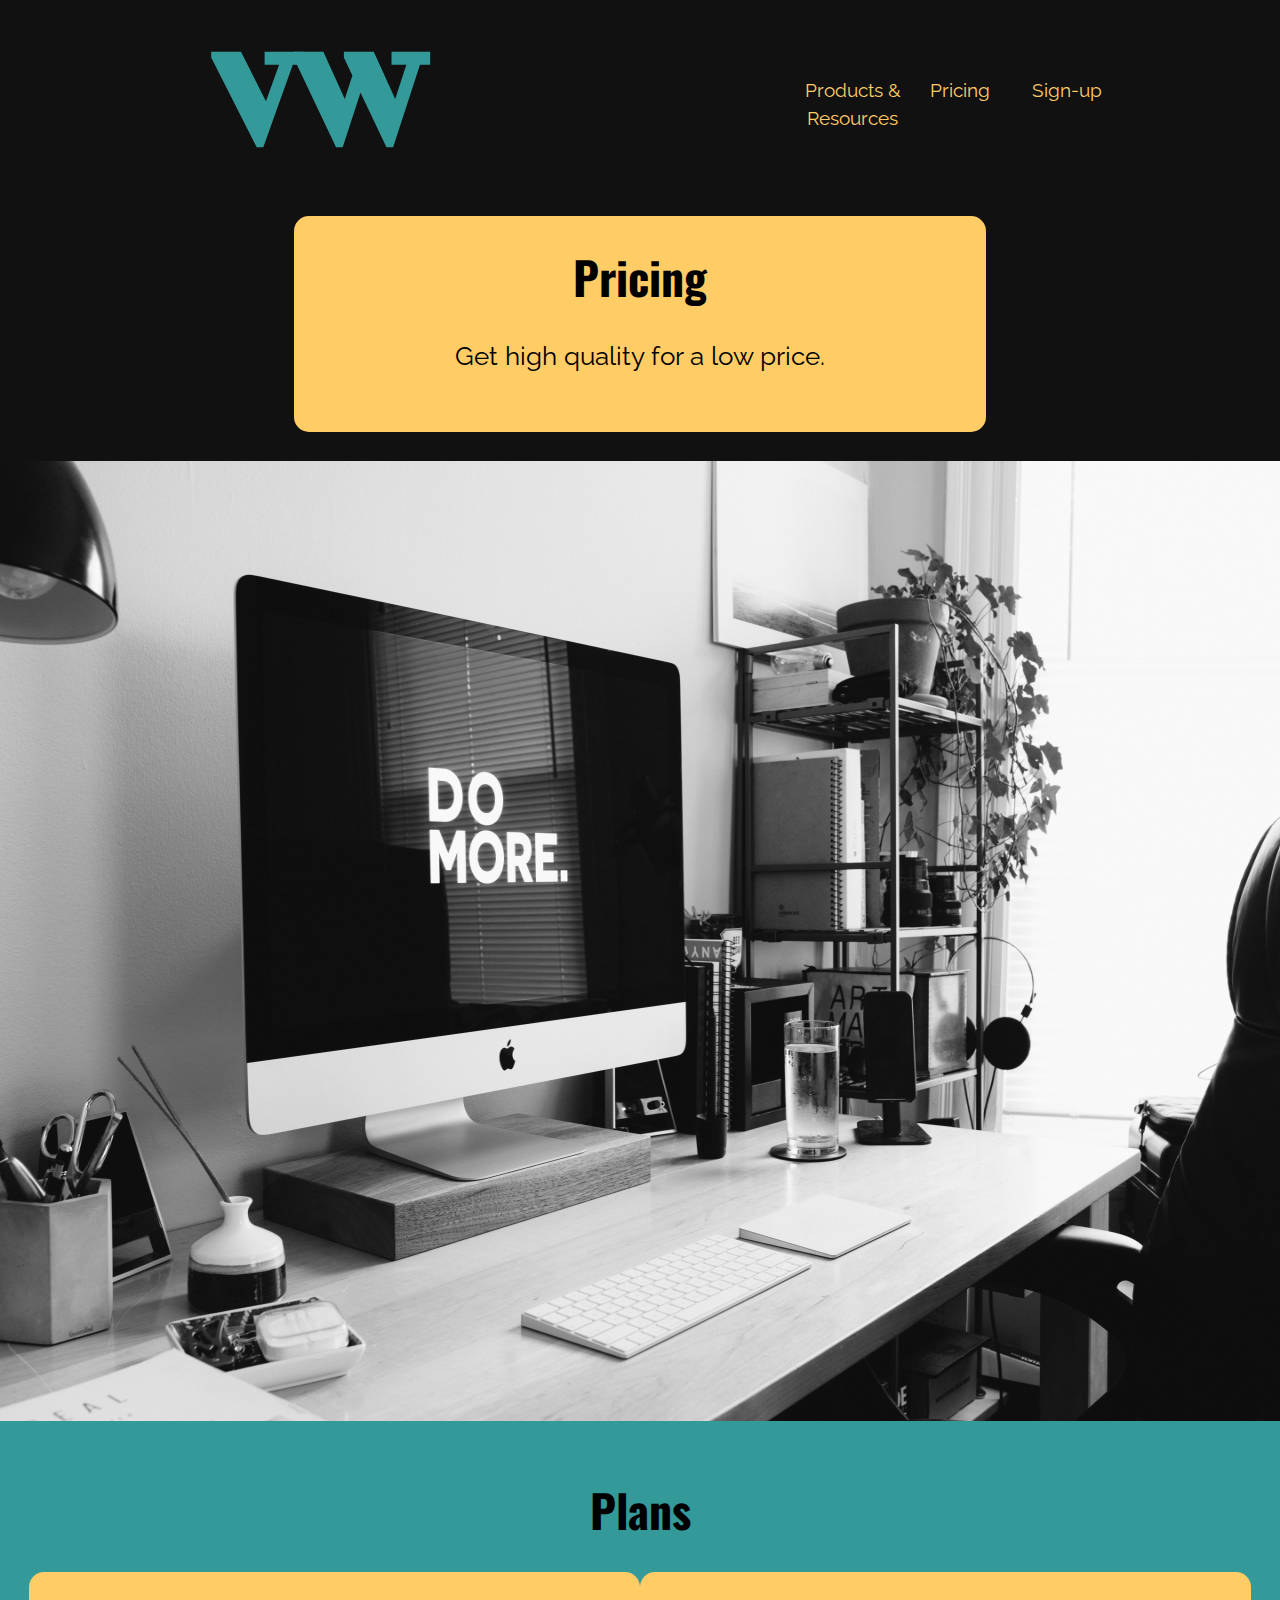
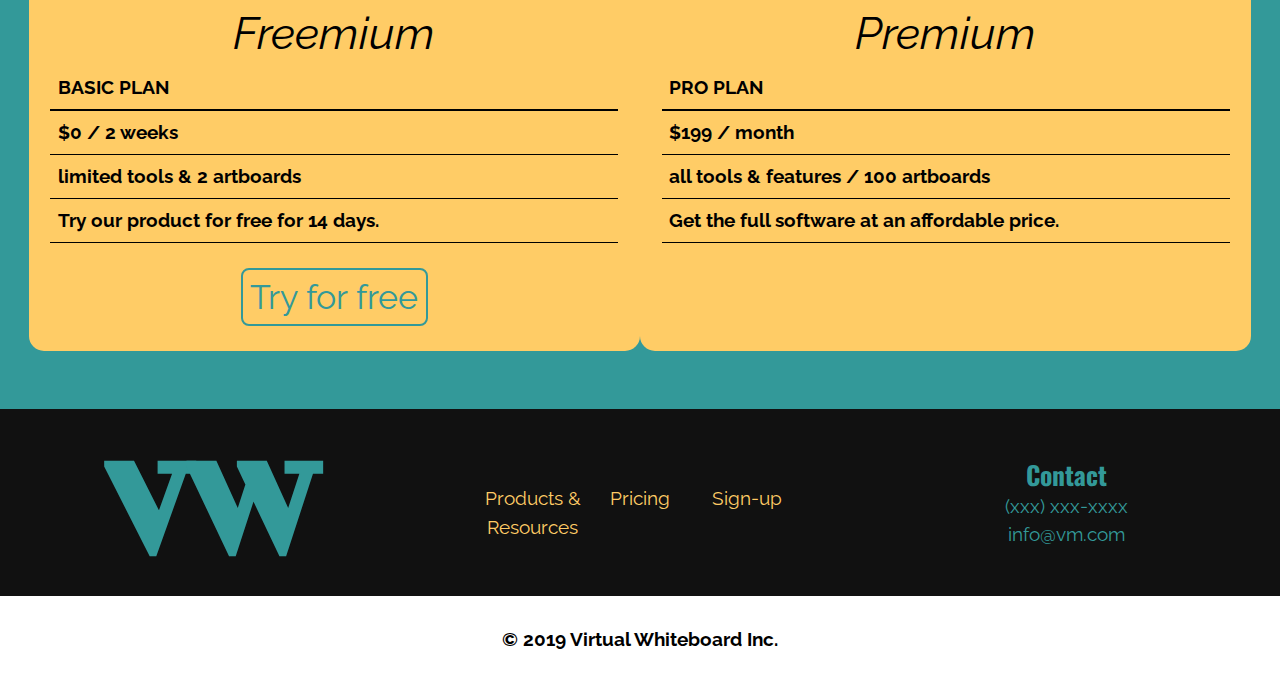
==== commit 8a1834ef: "Update the class names in HTML" ====
--- a/pricing.html
+++ b/pricing.html
@@ -122,7 +122,7 @@
       <p>info@vm.com</p>
     </div>
     <div class="unit xs-1 s-1 m-1 l-1 copyright text-center pad-t">
-      <p>© 2019 Virtual Whiteboard Inc.</p>
+      <p class="bold">© 2019 Virtual Whiteboard Inc.</p>
     </div>
   </footer>
 
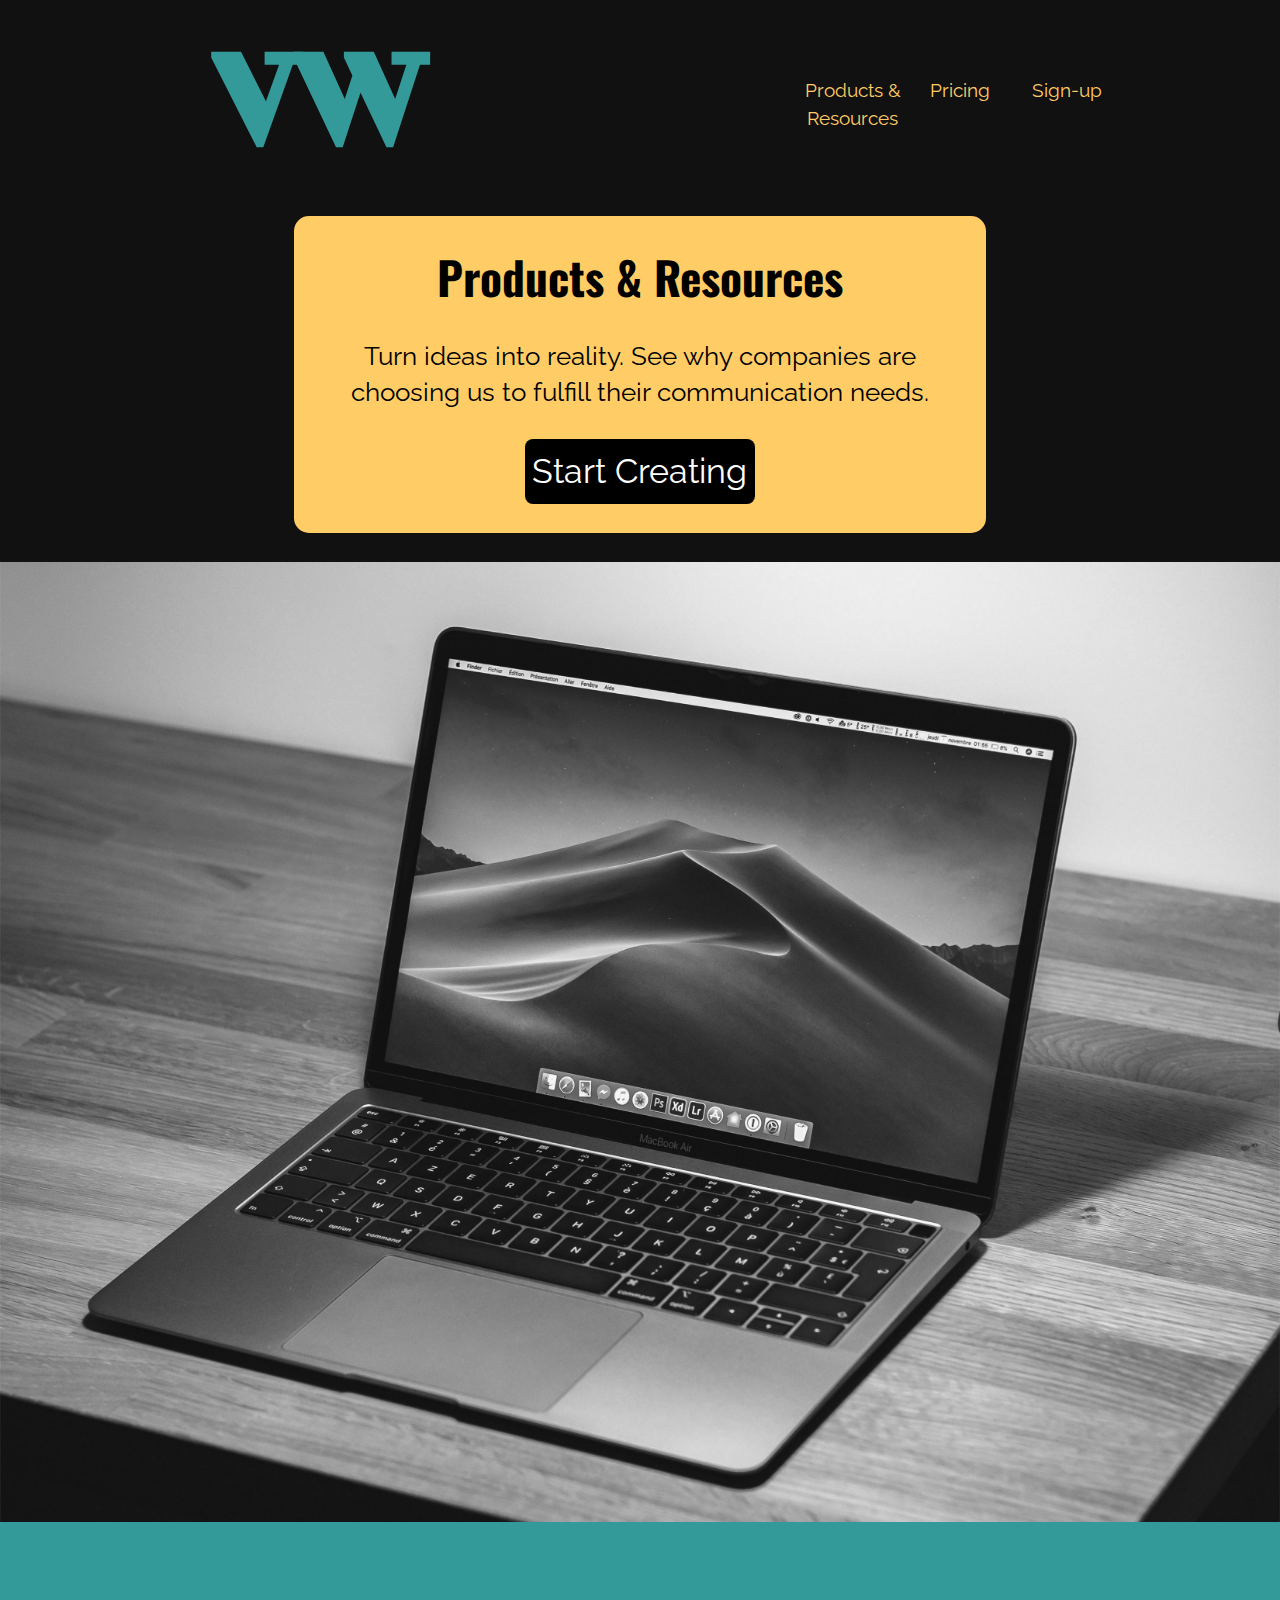
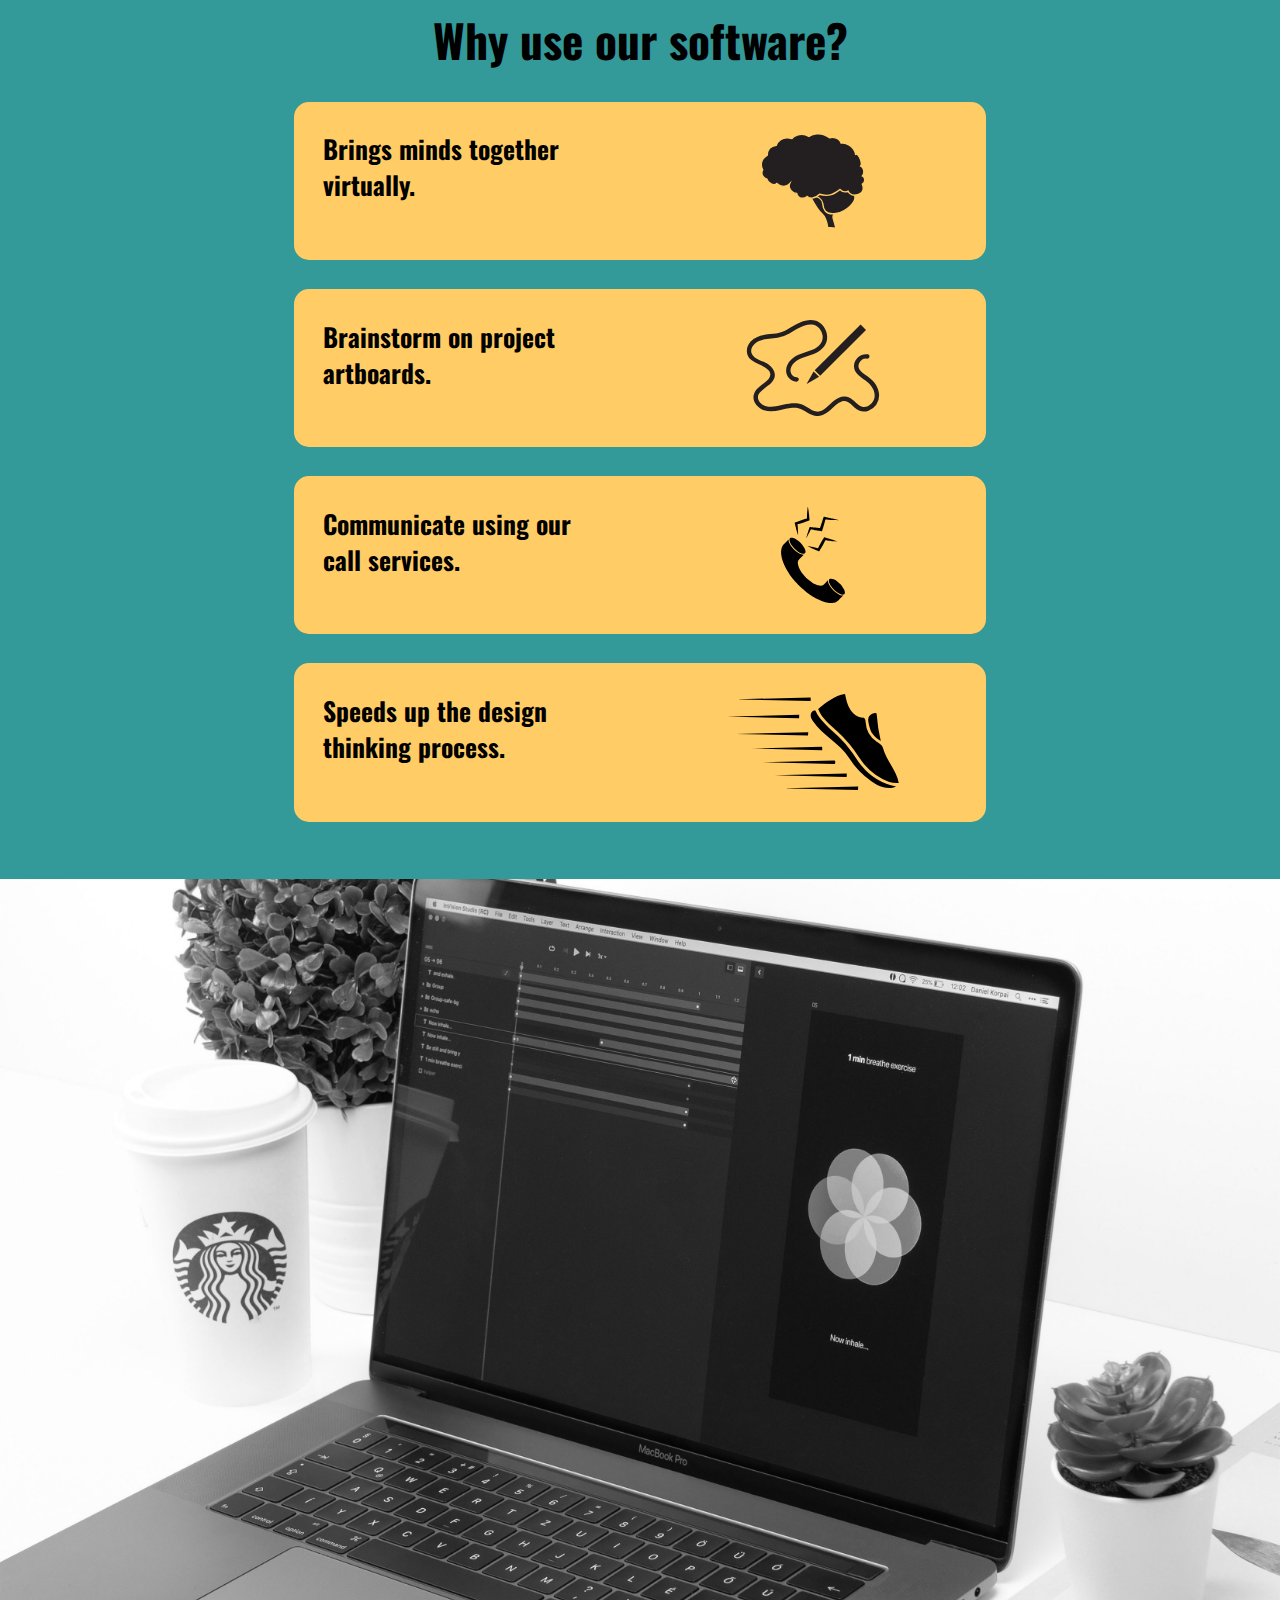
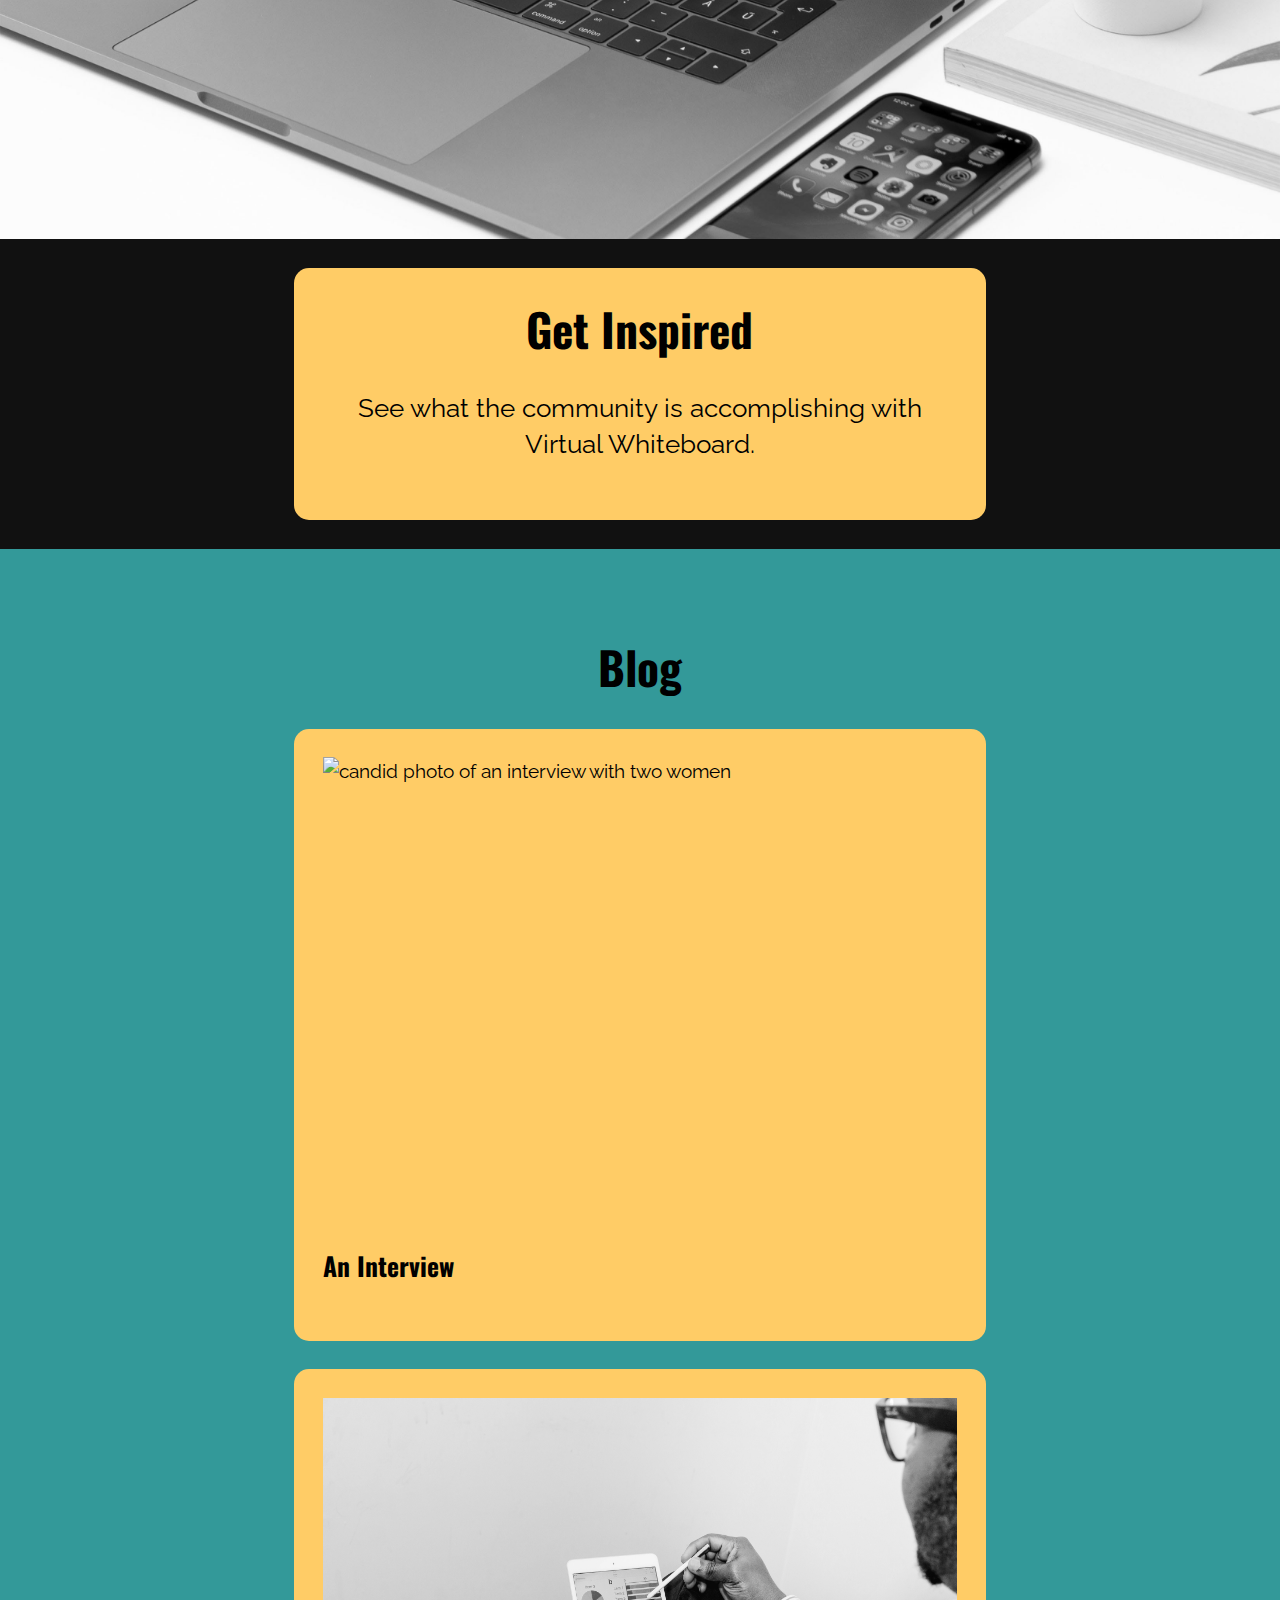
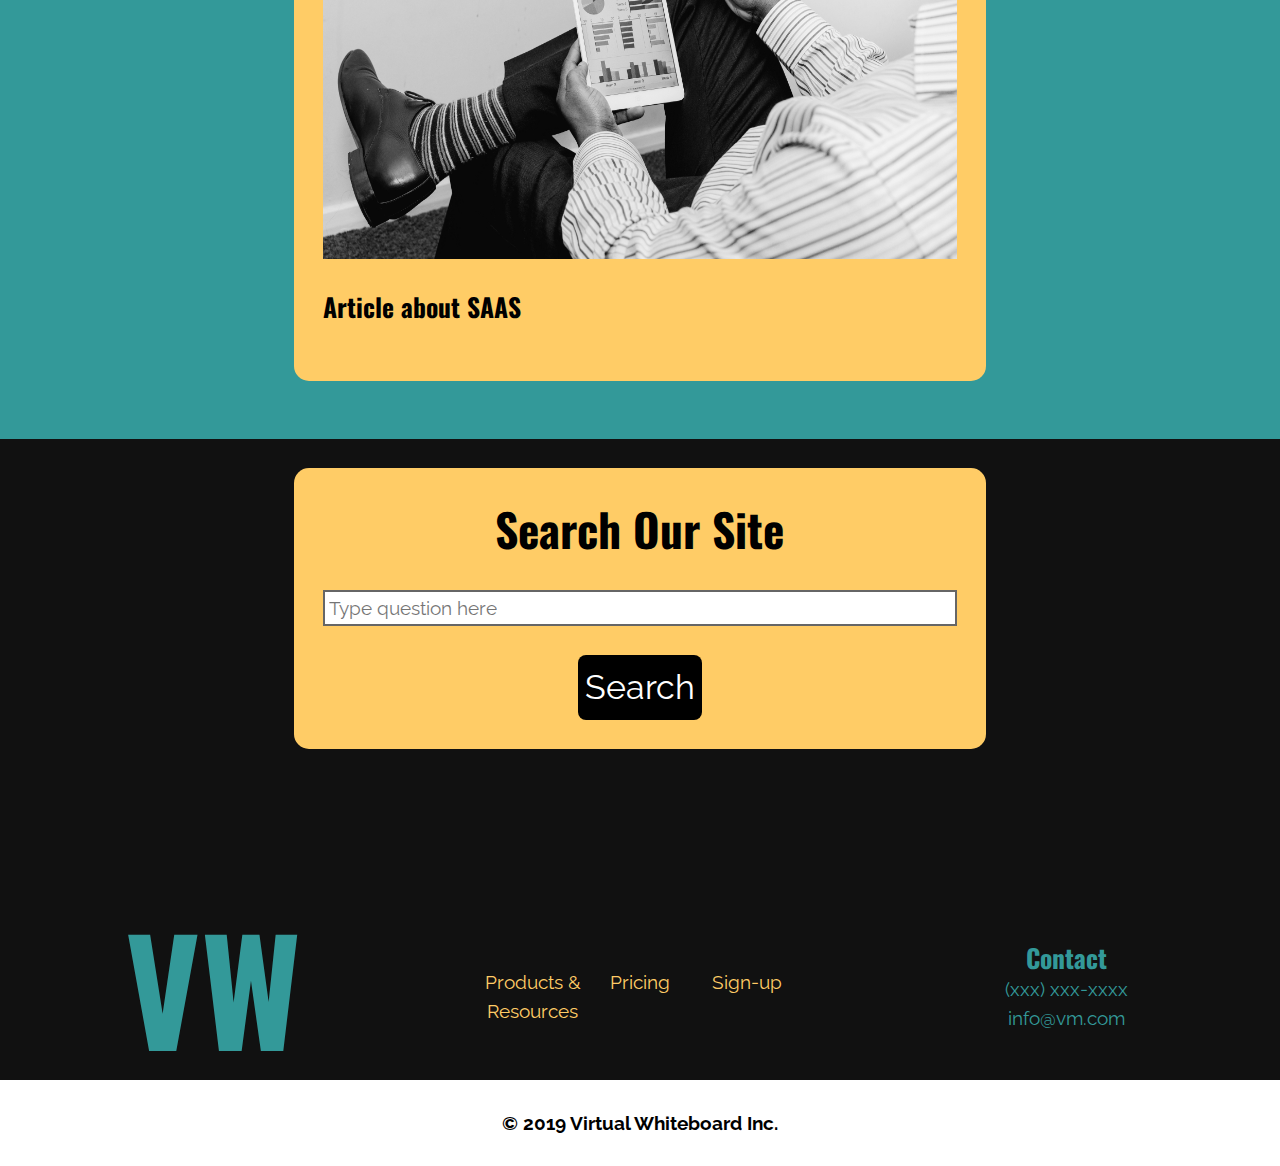
==== commit 2e6dce6f: "Change the names of the files" ====
--- a/pricing.html
+++ b/pricing.html
@@ -2,11 +2,11 @@
 <html lang="en-ca">
 <head>
   <meta charset="utf-8">
-  <title>Pricing</title>
+  <title>Products & Resources</title>
   <meta name="viewport" content="width=device-width,initial-scale=1">
   <link href="css/modules.css" rel="stylesheet">
+  <link href="css/grid.css" rel="stylesheet">
   <link href="css/type.css" rel="stylesheet">
-  <link href="css/grid.css" rel="stylesheet">
   <link href="css/main.css" rel="stylesheet">
   <link href="https://fonts.googleapis.com/css?family=Bigshot+One|Oswald:400,500,700|Raleway:400,500" rel="stylesheet">
 </head>
@@ -15,7 +15,9 @@
   <ul class="skip-links">
     <li><a href="#nav">Skip to navigation</a></li>
     <li><a href="#main">Skip to the main content</a></li>
-    <li><a href="#plans">Skip to information about our plans</a></li>
+    <li><a href="#software">Skip to information about our software</a></li>
+    <li><a href="#blog">Skip to our blog section</a></li>
+    <li><a href="#search">Skip here to search our website</a></li>
     <li><a href="#footer">Skip to the bottom of the page</a></li>
   </ul>
 
@@ -24,11 +26,11 @@
       <a class="h1" href="index.html"><h1 class="yotta text-center push-none">VW</h1></a>
     </div>
     <div class="unit xs-1 s-1 m-1-2 l-1-2 unit-content-center island">
-      <nav id="nav" role="navigation" class="pad-t">
+      <nav role="navigation" id="nav" class="pad-t">
         <ul class="grid list-group text-center">
-          <li class="unit push-1-4 xs-1 s-1-3 m-1 l-1-3"><a href="tour.html">Products & Resources</a></li>
-          <li class="unit push-1-4 xs-1 s-1-3 m-1 l-1-3"><a href="pricing.html">Pricing</a></li>
-          <li class="unit push-1-4 xs-1 s-1-3 m-1 l-1-3"><a href="sign-up.html">Sign-up</a></li>
+          <li class="unit push-1-4 xs-1 s-1-3 m-1 l-1-3"><a href="tour.html" aria-label="Click to learn more about Products and Resources">Products & Resources</a></li>
+          <li class="unit push-1-4 xs-1 s-1-3 m-1 l-1-3"><a href="pricing.html" aria-label="Click to learn more about Pricing">Pricing</a></li>
+          <li class="unit push-1-4 xs-1 s-1-3 m-1 l-1-3"><a href="sign-up.html" aria-label="Click to Sign Up for our software">Sign-up</a></li>
         </ul>
       </nav>
     </div>
@@ -38,74 +40,102 @@
 
     <div class="unit xs-1 s-1 m-1 l-1 banner text-center island wrapper">
       <div class="banner-content island max-length">
-        <h2 class="tera">Pricing</h2>
-        <p class="mega">Get high quality for a low price.</p>
+        <h2 class="tera">Products & Resources</h2>
+        <p class="mega">Turn ideas into reality. See why companies are choosing us to fulfill their communication needs.</p>
+        <a class="btn giga island-1-4" href="sign-up.html">Start Creating</a>
       </div>
     </div>
 
     <div class="unit xs-1 s-1 m-1 l-1 embed embed-4by3">
-      <img class="img-flex embed-item" src="images/pricing/10-image.jpg" alt="work space with a desktop on a desk">
+      <img class="img-flex embed-item" src="images/tour/7-image-copy.jpg" alt="work space with a laptop">
     </div>
 
-    <div id="plans" class="unit xs-1 s-1 m-1 l-1 section-1 text-center island">
-      <h2 class="tera pad-t">Plans</h2>
+    <div id="software" class="unit xs-1 s-1 m-1 l-1 section-1 island">
+      <h2 class="tera text-center pad-t-2">Why use our software?</h2>
+      <div class="push center-content max-length">
+        <div class="grid section-1-card center-content max-length">
+          <h3 class="unit xs-1-2 s-1-2 m-1-2 l-1-2 mega island">Brings minds together virtually.</h3>
+          <i class="unit xs-1-2 s-1-2 m-1-2 l-1-2 icon i-96">
+            <img src="images/tour/brain-icon.svg" alt="icon depicting a brain and thinking">
+          </i>
+        </div>
+      </div>
+      <div class="push center-content max-length">
+        <div class="grid section-1-card center-content max-length">
+          <h3 class="unit xs-1-2 s-1-2 m-1-2 l-1-2 mega island">Brainstorm on project artboards.</h3>
+          <i class="unit xs-1-2 s-1-2 m-1-2 l-1-2 icon i-96">
+            <img src="images/tour/brainstorm-icon.svg" alt="icon depicting drawing and brainstorming">
+          </i>
+        </div>
+      </div>
+      <div class="push center-content max-length">
+        <div class="grid section-1-card center-content max-length">
+          <h3 class="unit xs-1-2 s-1-2 m-1-2 l-1-2 mega island">Communicate using our call services.</h3>
+          <i class="unit xs-1-2 s-1-2 m-1-2 l-1-2 icon i-96">
+            <img src="images/tour/call-icon.svg" alt="icon describing communication and a phone call">
+          </i>
+        </div>
+      </div>
+      <div class="push center-content max-length">
+        <div class="grid section-1-card center-content max-length">
+          <h3 class="unit xs-1-2 s-1-2 m-1-2 l-1-2 mega island">Speeds up the design thinking process.</h3>
+          <i class="unit xs-1-2 s-1-2 m-1-2 l-1-2 icon i-96">
+            <img src="images/tour/foot-icon.svg" alt="icon depicting speed with a fast shoe">
+          </i>
+        </div>
+      </div>
+    </div>
+
+    <div class="unit xs-1 s-1 m-1 l-1 embed embed-4by3">
+      <img class="img-flex embed-item" src="images/tour/8-image-copy.jpg" alt="work space with a laptop and phone">
+    </div>
+
+    <div class="unit xs-1 s-1 m-1 l-1 banner text-center island wrapper">
+      <div class="banner-content island max-length">
+        <h2 class="tera">Get Inspired</h2>
+        <p class="mega">See what the community is accomplishing with Virtual Whiteboard.</p>
+      </div>
+    </div>
+
+    <div id="blog" class="unit xs-1 s-1 m-1 l-1 section-2 island center-content">
+      <h3 class="tera text-center pad-t-2 max-length">Blog</h3>
 
       <div class="grid">
+        <div class="unit xs-1 s-1 m-1-2 l-1-2 section-2-card push max-length">
+          <div class="embed embed-4by3">
+            <img class="img-flex island embed-item" src="images/tour/11-image.jpg" alt="candid photo of an interview with two women">
+          </div>
+          <h4 class="mega gutter pad-b">An Interview</h4>
+        </div>
+        <div class="unit xs-1 s-1 m-1-2 l-1-2 section-2-card push max-length">
+          <div class="embed embed-4by3">
+            <img class="img-flex island embed-item" src="images/tour/12-image.jpg" alt="photo of a man browsing on a tablet">
+          </div>
+          <h4 class="mega gutter pad-b">Article about SAAS</h4>
+        </div>
+      </div>
+    </div>
 
-        <div class="unit xs-1 s-1 m-1-2 l-1-2 banner-content island push">
-          <table>
-            <caption class="tera text-center push-0">Freemium</caption>
-            <thead>
-              <th class="text-upper" scope="col" colspan="2">Basic Plan</th>
-            </thead>
-            <tbody>
-              <tr>
-                <th scope="row" colspan="2">$0 / 2 weeks</th>
-              </tr>
-              <tr>
-                <th scope="row" colspan="2">limited tools & 2 artboards</th>
-              </tr>
-              <tr>
-                <th scope="row" colspan="2">Try our product for free for 14 days.</th>
-              </tr>
-            </tbody>
-          </table>
+    <div id="search" class="unit xs-1 s-1 m-1 l-1 banner text-center island wrapper push-2">
+      <div class="banner-content island max-length">
+        <h2 class="tera text-center">Search Our Site</h2>
+        <form>
+          <div class="pad-b">
+            <label for="type"></label>
+            <input id="type" placeholder="Type question here" required>
+          </div>
           <div>
-            <a  class="expanding-button giga island-1-4" href="#">Try for free</a>
+            <button class="btn giga island-1-4" type="submit">Search</button>
           </div>
-        </div>
-
-        <div class="unit xs-1 s-1 m-1-2 l-1-2 banner-content island push">
-          <table>
-            <caption class="tera text-center push-0">Premium</caption>
-            <thead>
-              <tr>
-                <th class="text-upper" scope="col" colspan="2">Pro Plan</th>
-              </tr>
-            </thead>
-            <tbody>
-              <tr>
-                <th scope="row" colspan="2">$199 / month</th>
-              </tr>
-              <tr>
-                <th scope="row" colspan="2">all tools & features / 100 artboards</th>
-              </tr>
-              <tr>
-                <th scope="row" colspan="2">Get the full software at an affordable price.</th>
-              </tr>
-            </tbody>
-          </table>
-        </div>
-
+        </form>
       </div>
-
     </div>
 
   </main>
 
   <footer role="contentinfo" id="footer" class="grid pad-t-2">
     <div class="unit xs-1 s-1 m-1-3 unit-content-center">
-      <a class="h1" href="index.html"><h1 class="yotta text-center push-none">VW</h1></a>
+      <a class="h1" href="index.html"><h2 class="yotta text-center push-none">VW</h2></a>
     </div>
     <div class="unit xs-1-2 s-1-2 m-1-3 unit-content-center island">
       <nav class="pad-t">
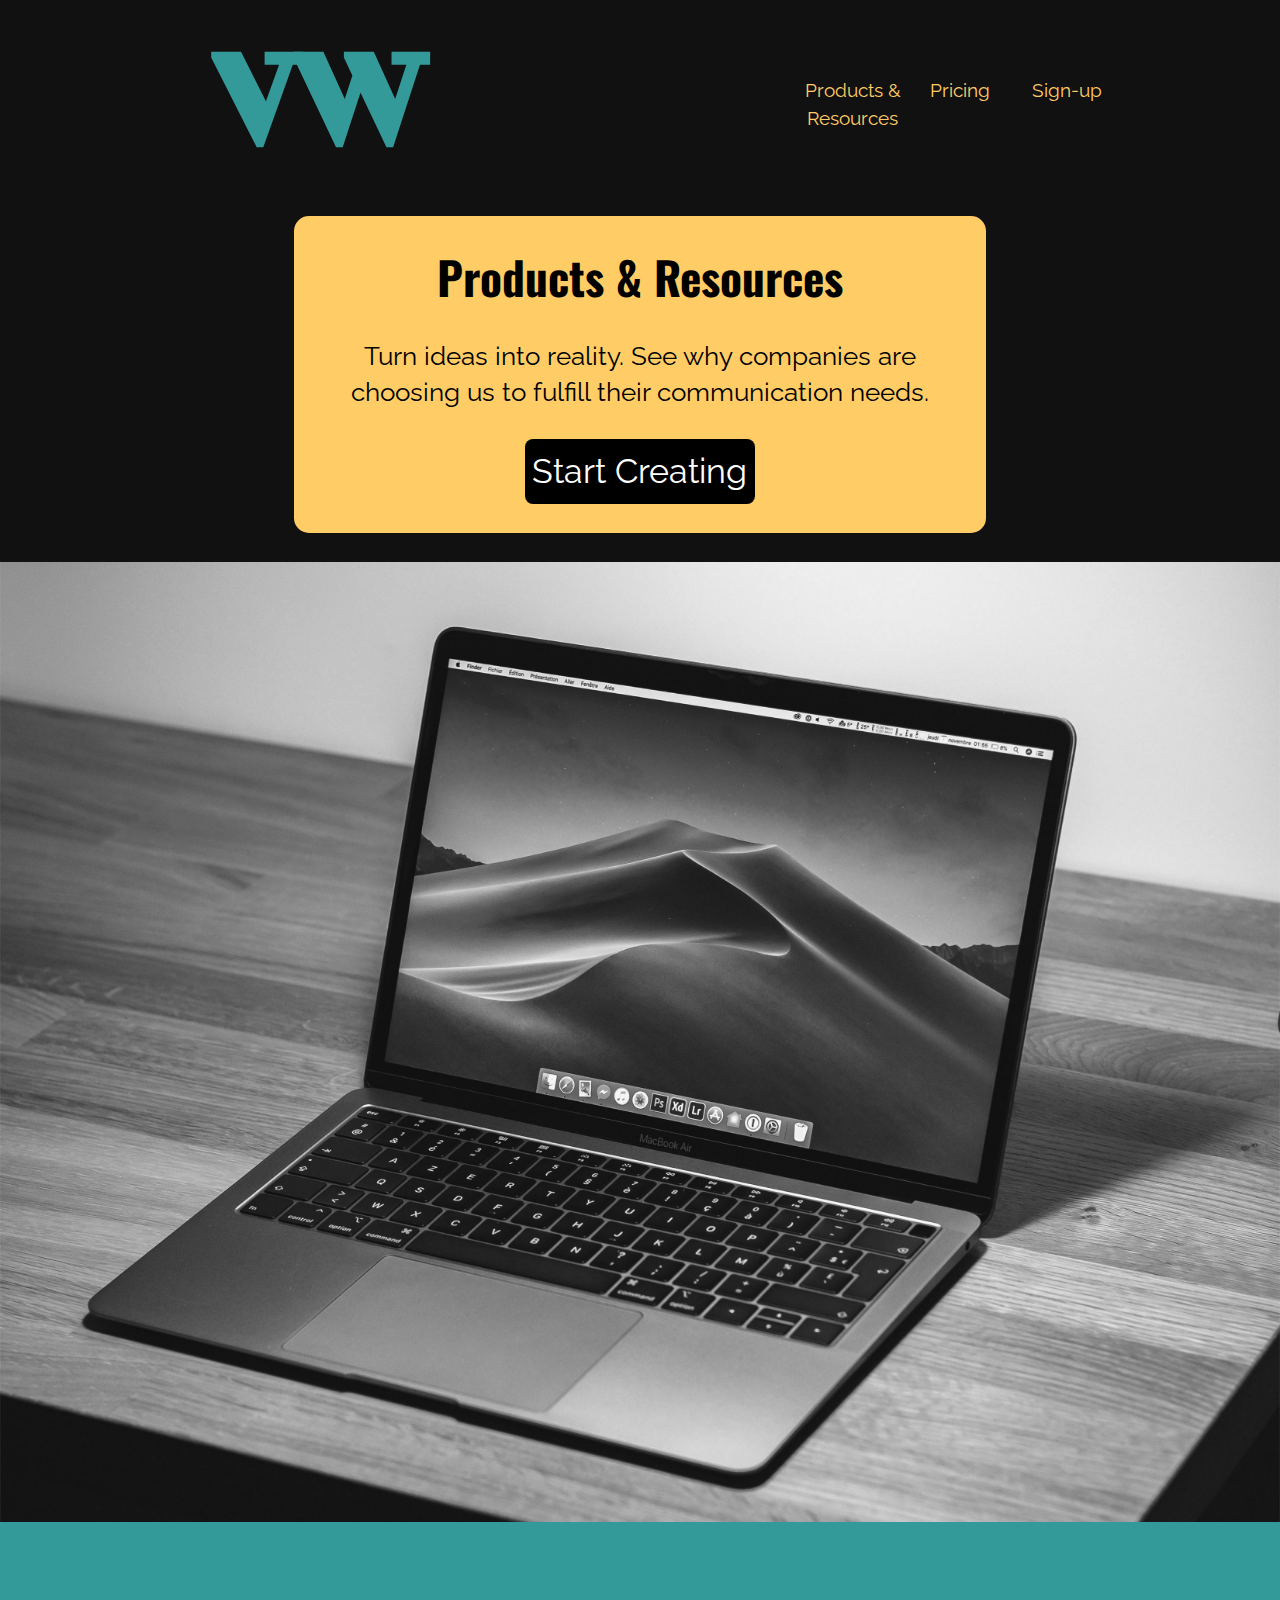
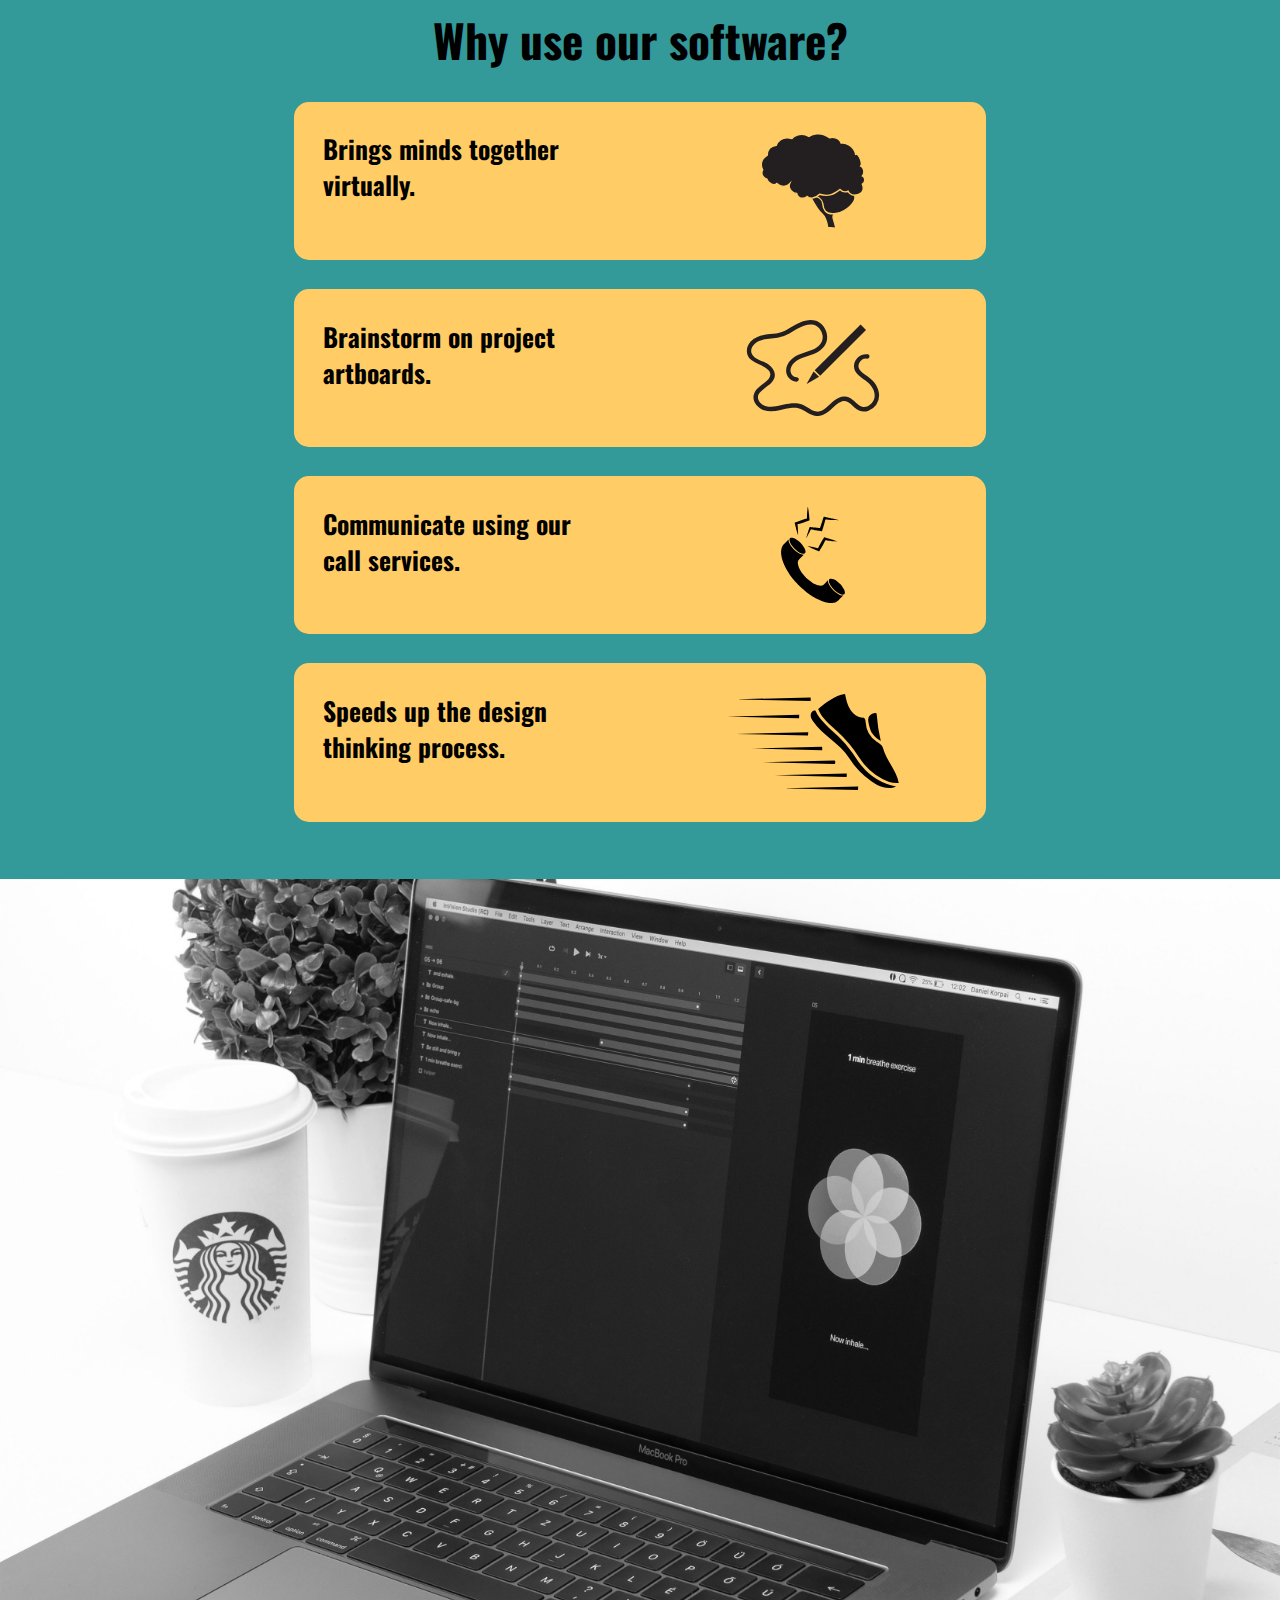
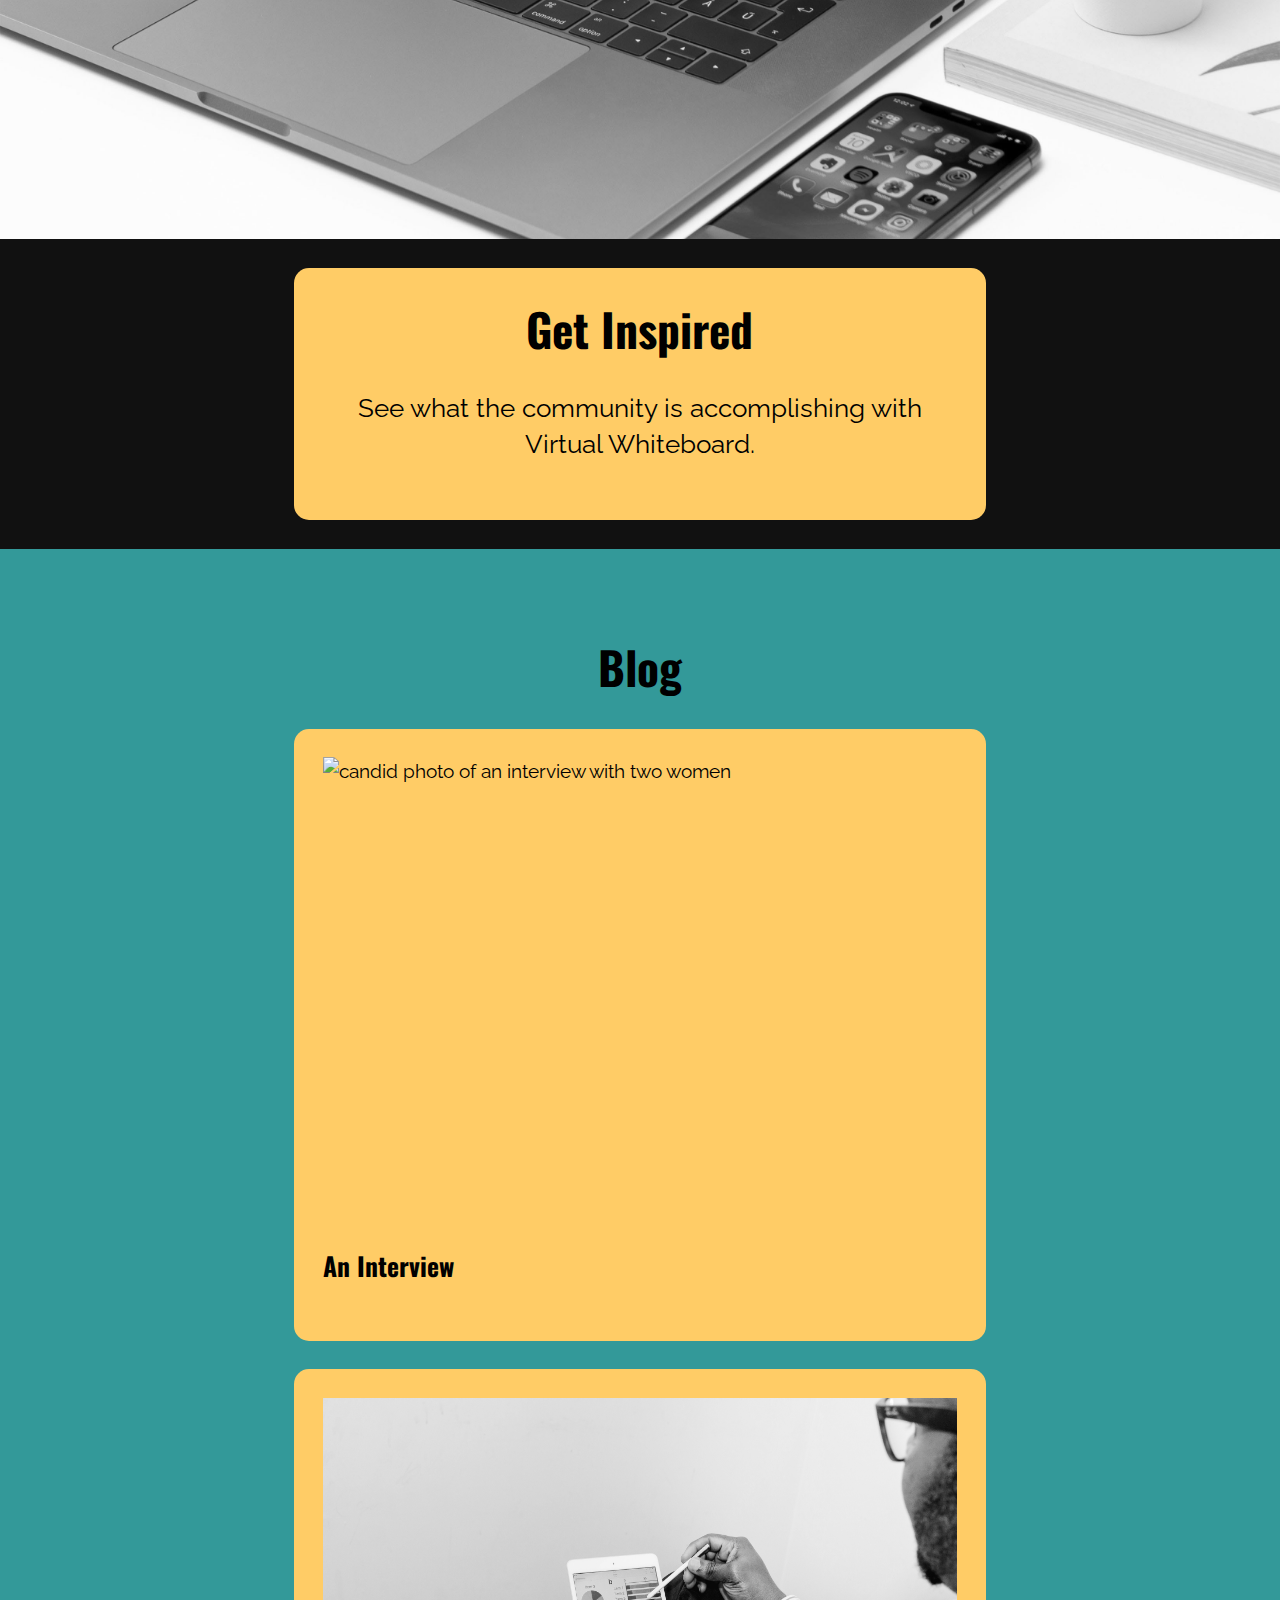
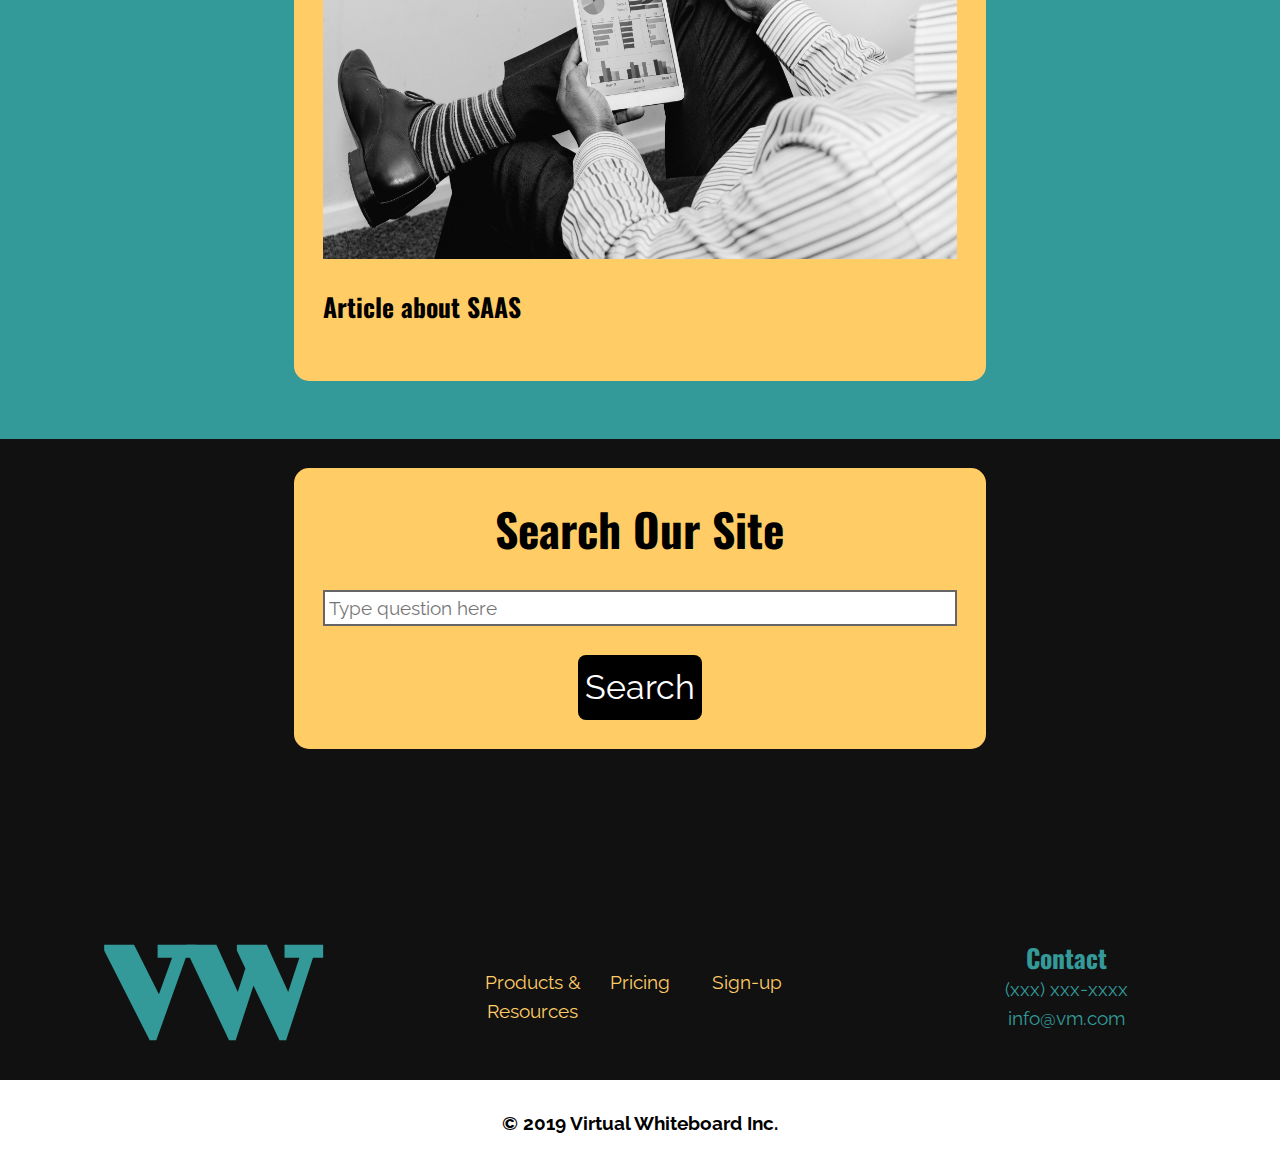
==== commit 3c908802: "Edit the pricing.html file" ====
--- a/pricing.html
+++ b/pricing.html
@@ -28,8 +28,8 @@
     <div class="unit xs-1 s-1 m-1-2 l-1-2 unit-content-center island">
       <nav role="navigation" id="nav" class="pad-t">
         <ul class="grid list-group text-center">
-          <li class="unit push-1-4 xs-1 s-1-3 m-1 l-1-3"><a href="tour.html" aria-label="Click to learn more about Products and Resources">Products & Resources</a></li>
-          <li class="unit push-1-4 xs-1 s-1-3 m-1 l-1-3"><a href="pricing.html" aria-label="Click to learn more about Pricing">Pricing</a></li>
+          <li class="unit push-1-4 xs-1 s-1-3 m-1 l-1-3"><a href="pricing.html" aria-label="Click to learn more about Products and Resources">Products & Resources</a></li>
+          <li class="unit push-1-4 xs-1 s-1-3 m-1 l-1-3"><a href="tour.html" aria-label="Click to learn more about Pricing">Pricing</a></li>
           <li class="unit push-1-4 xs-1 s-1-3 m-1 l-1-3"><a href="sign-up.html" aria-label="Click to Sign Up for our software">Sign-up</a></li>
         </ul>
       </nav>
@@ -38,13 +38,13 @@
 
   <main role="main" id="main" class="grid">
 
-    <div class="unit xs-1 s-1 m-1 l-1 banner text-center island wrapper">
+    <section class="unit xs-1 s-1 m-1 l-1 banner text-center island wrapper">
       <div class="banner-content island max-length">
         <h2 class="tera">Products & Resources</h2>
         <p class="mega">Turn ideas into reality. See why companies are choosing us to fulfill their communication needs.</p>
         <a class="btn giga island-1-4" href="sign-up.html">Start Creating</a>
       </div>
-    </div>
+    </section>
 
     <div class="unit xs-1 s-1 m-1 l-1 embed embed-4by3">
       <img class="img-flex embed-item" src="images/tour/7-image-copy.jpg" alt="work space with a laptop">
@@ -119,7 +119,7 @@
     <div id="search" class="unit xs-1 s-1 m-1 l-1 banner text-center island wrapper push-2">
       <div class="banner-content island max-length">
         <h2 class="tera text-center">Search Our Site</h2>
-        <form>
+        <form action="...">
           <div class="pad-b">
             <label for="type"></label>
             <input id="type" placeholder="Type question here" required>
@@ -135,13 +135,13 @@
 
   <footer role="contentinfo" id="footer" class="grid pad-t-2">
     <div class="unit xs-1 s-1 m-1-3 unit-content-center">
-      <a class="h1" href="index.html"><h2 class="yotta text-center push-none">VW</h2></a>
+      <a class="footer-logo" href="index.html"><h2 class="h1 yotta text-center push-none">VW</h2></a>
     </div>
     <div class="unit xs-1-2 s-1-2 m-1-3 unit-content-center island">
       <nav class="pad-t">
         <ul class="grid list-group text-center">
-          <li class="unit push-1-4 xs-1 s-1-3 m-1 l-1-3"><a href="tour.html" aria-label="Click to learn more about Products and Resources">Products & Resources</a></li>
-          <li class="unit push-1-4 xs-1 s-1-3 m-1 l-1-3"><a href="pricing.html" aria-label="Click to learn more about Pricing">Pricing</a></li>
+          <li class="unit push-1-4 xs-1 s-1-3 m-1 l-1-3"><a href="pricing.html" aria-label="Click to learn more about Products and Resources">Products & Resources</a></li>
+          <li class="unit push-1-4 xs-1 s-1-3 m-1 l-1-3"><a href="tour.html" aria-label="Click to learn more about Pricing">Pricing</a></li>
           <li class="unit push-1-4 xs-1 s-1-3 m-1 l-1-3"><a href="sign-up.html" aria-label="Click to Sign Up for our software">Sign-up</a></li>
         </ul>
       </nav>
@@ -157,3 +157,5 @@
   </footer>
 
 </body>
+
+</html>
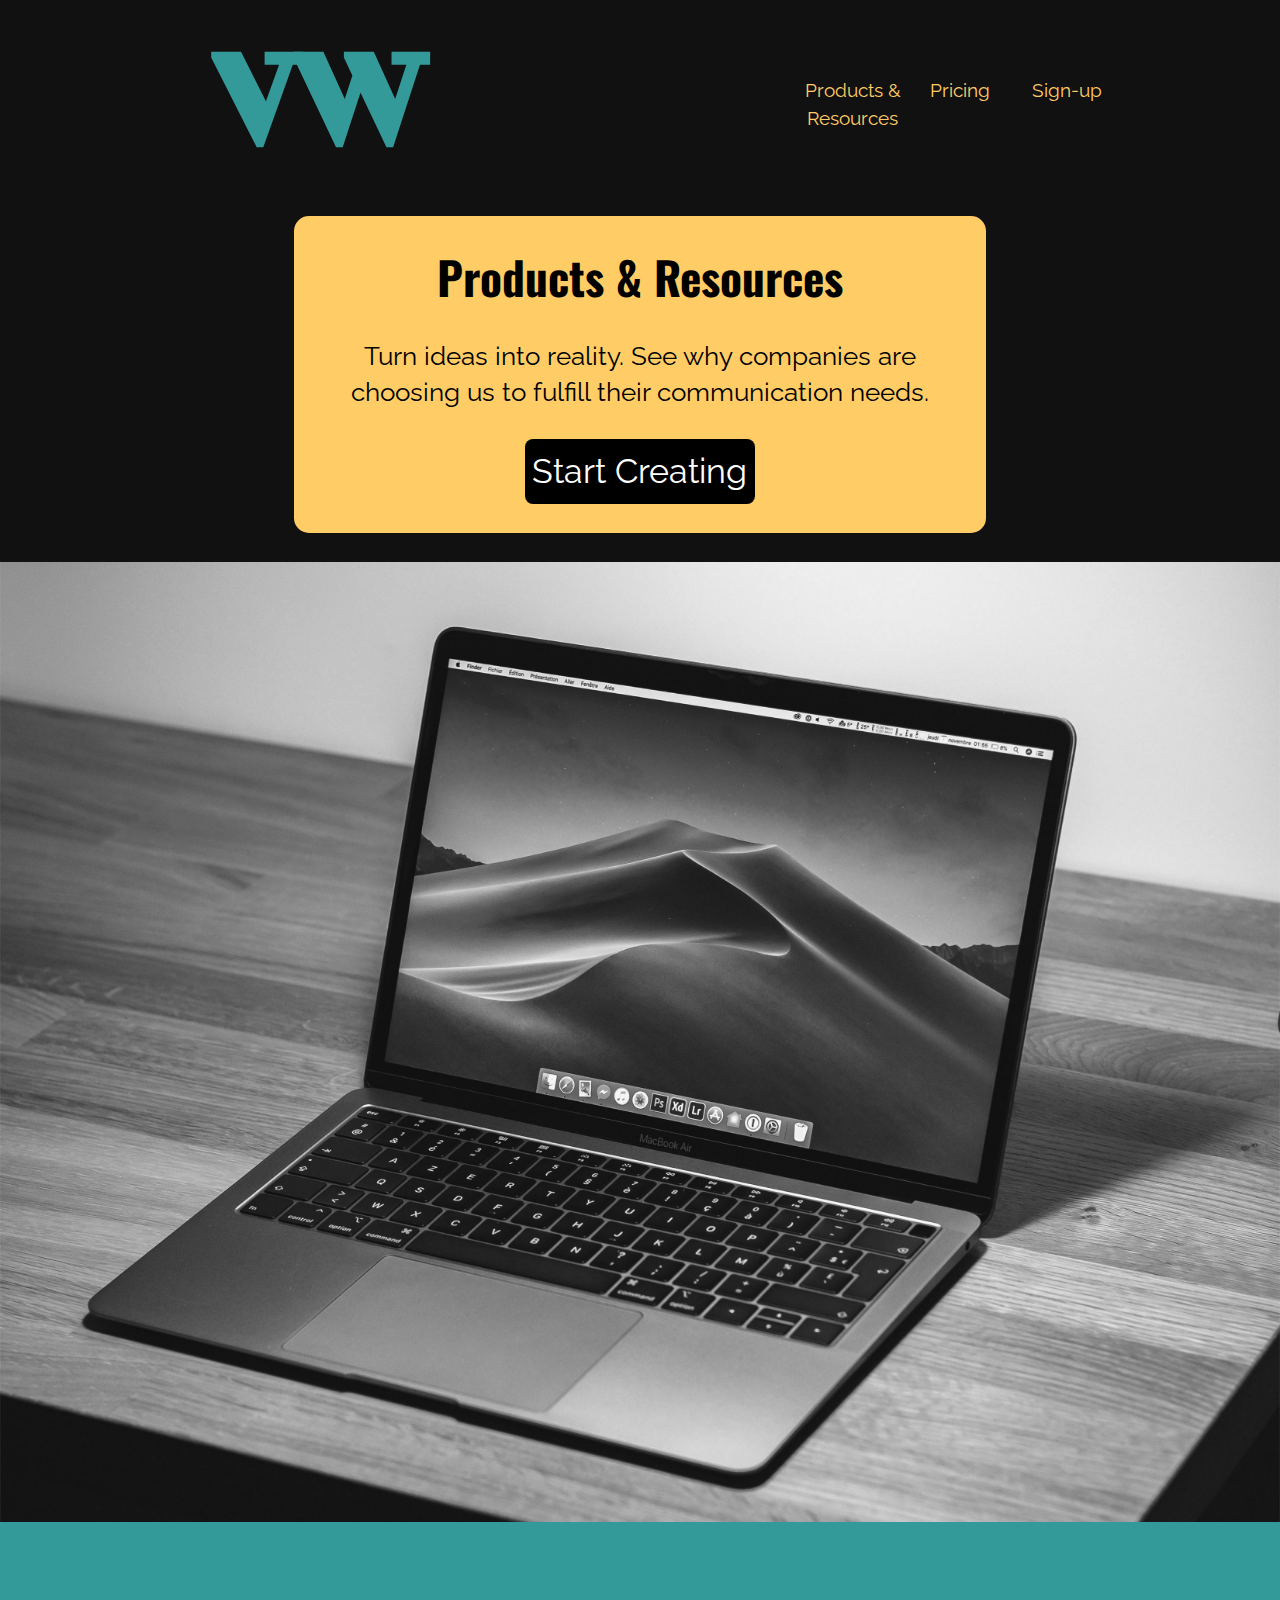
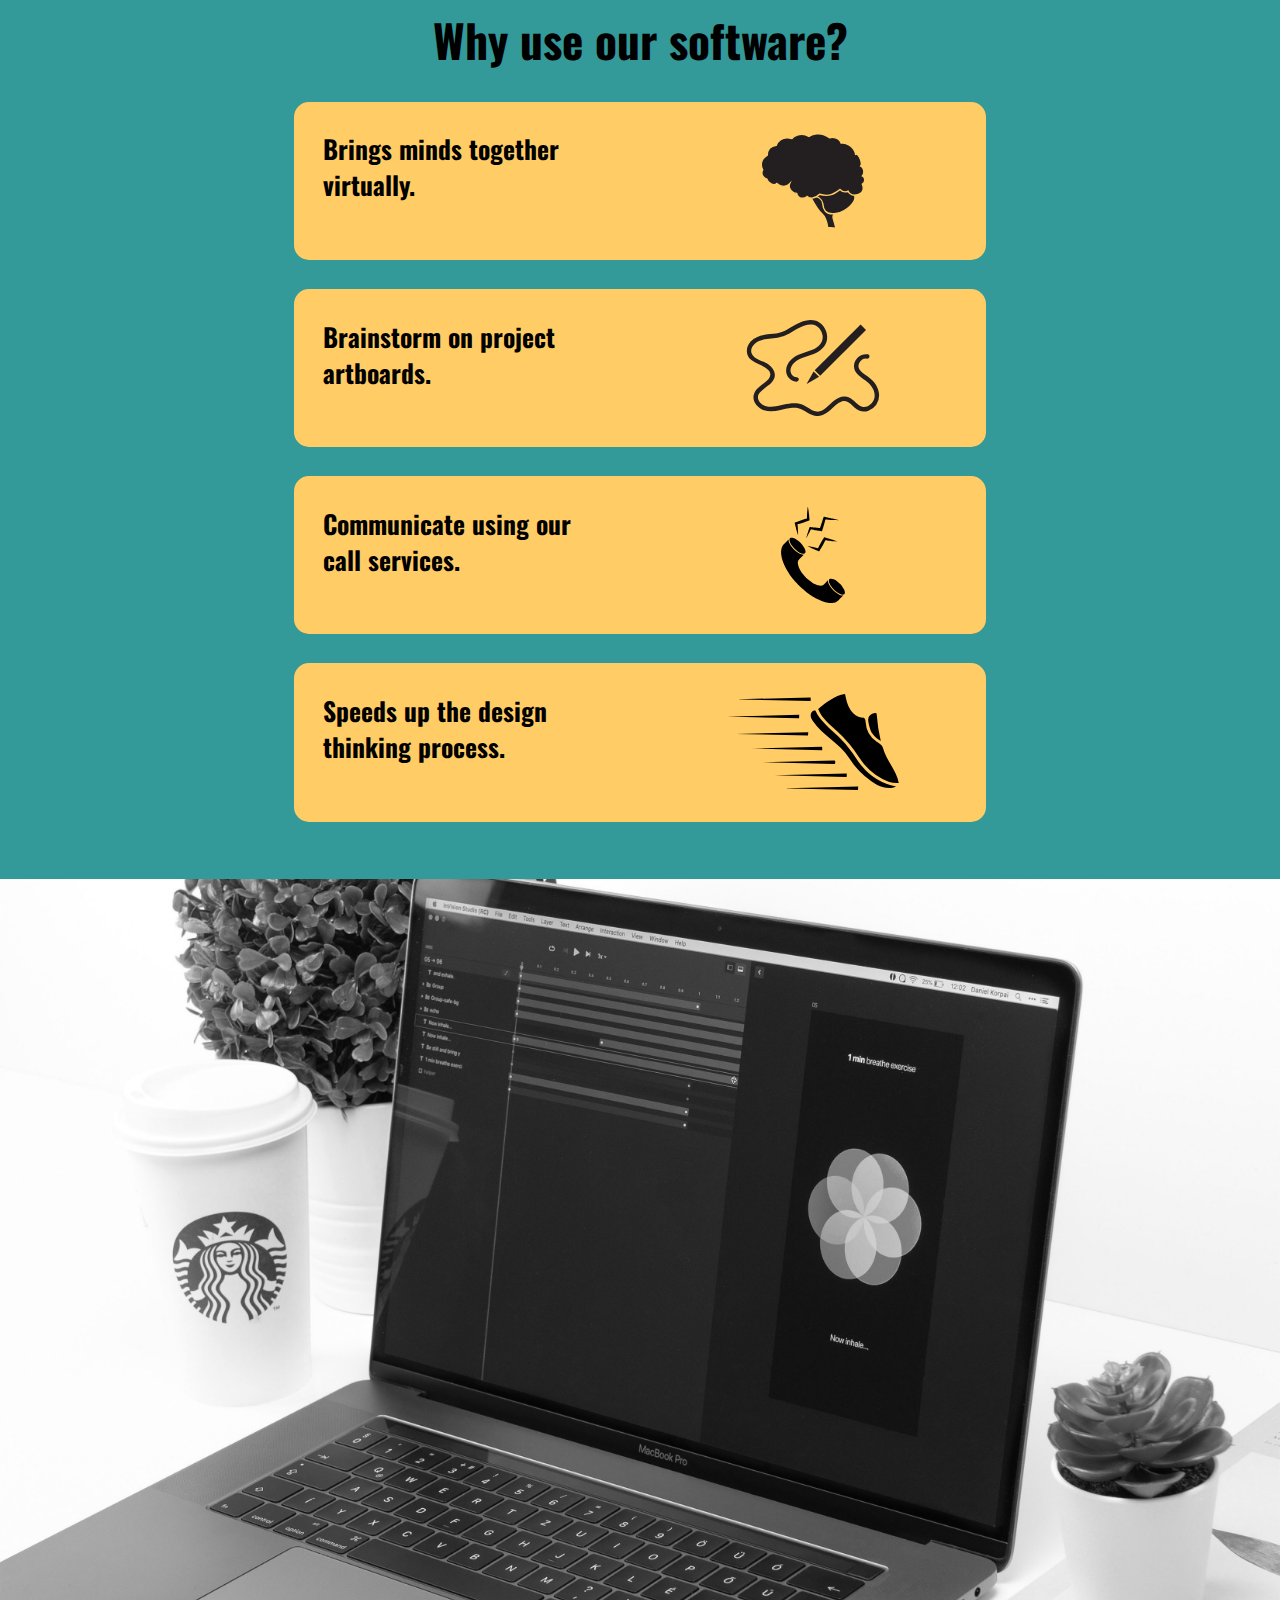
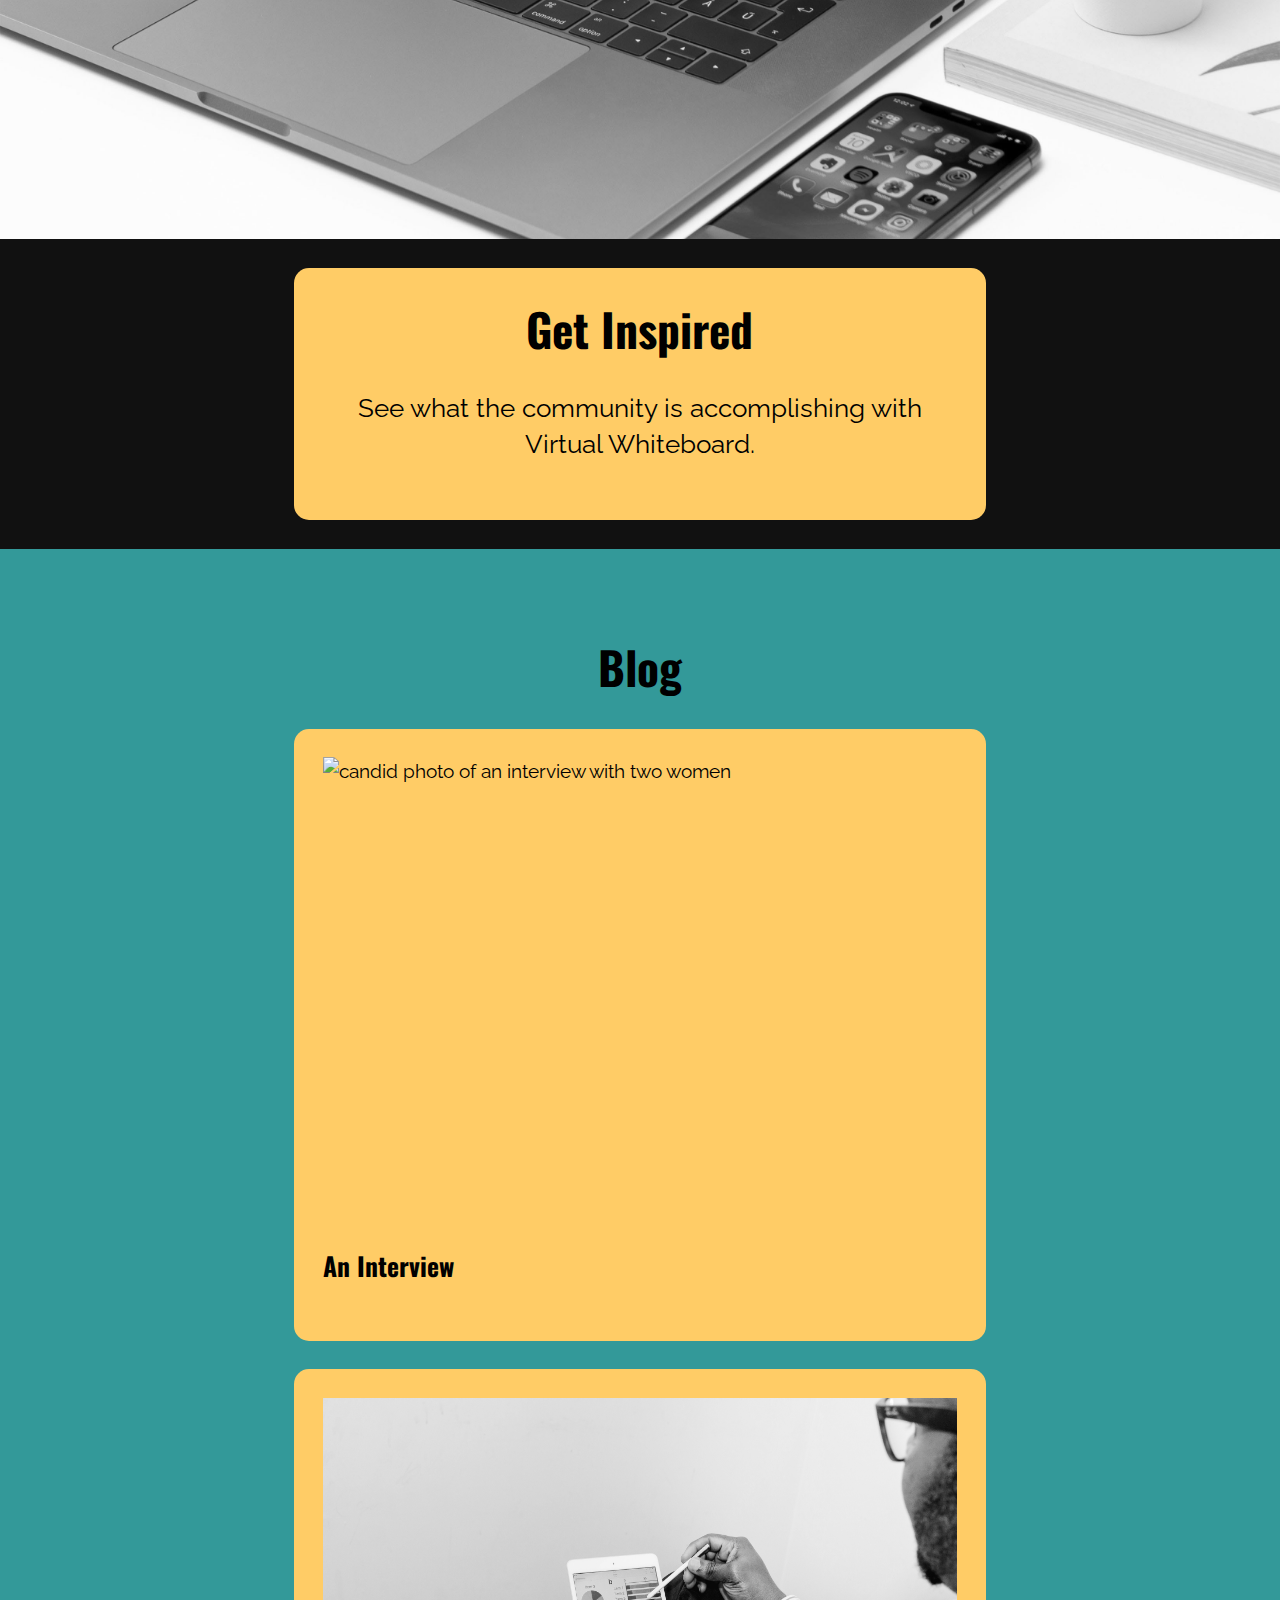
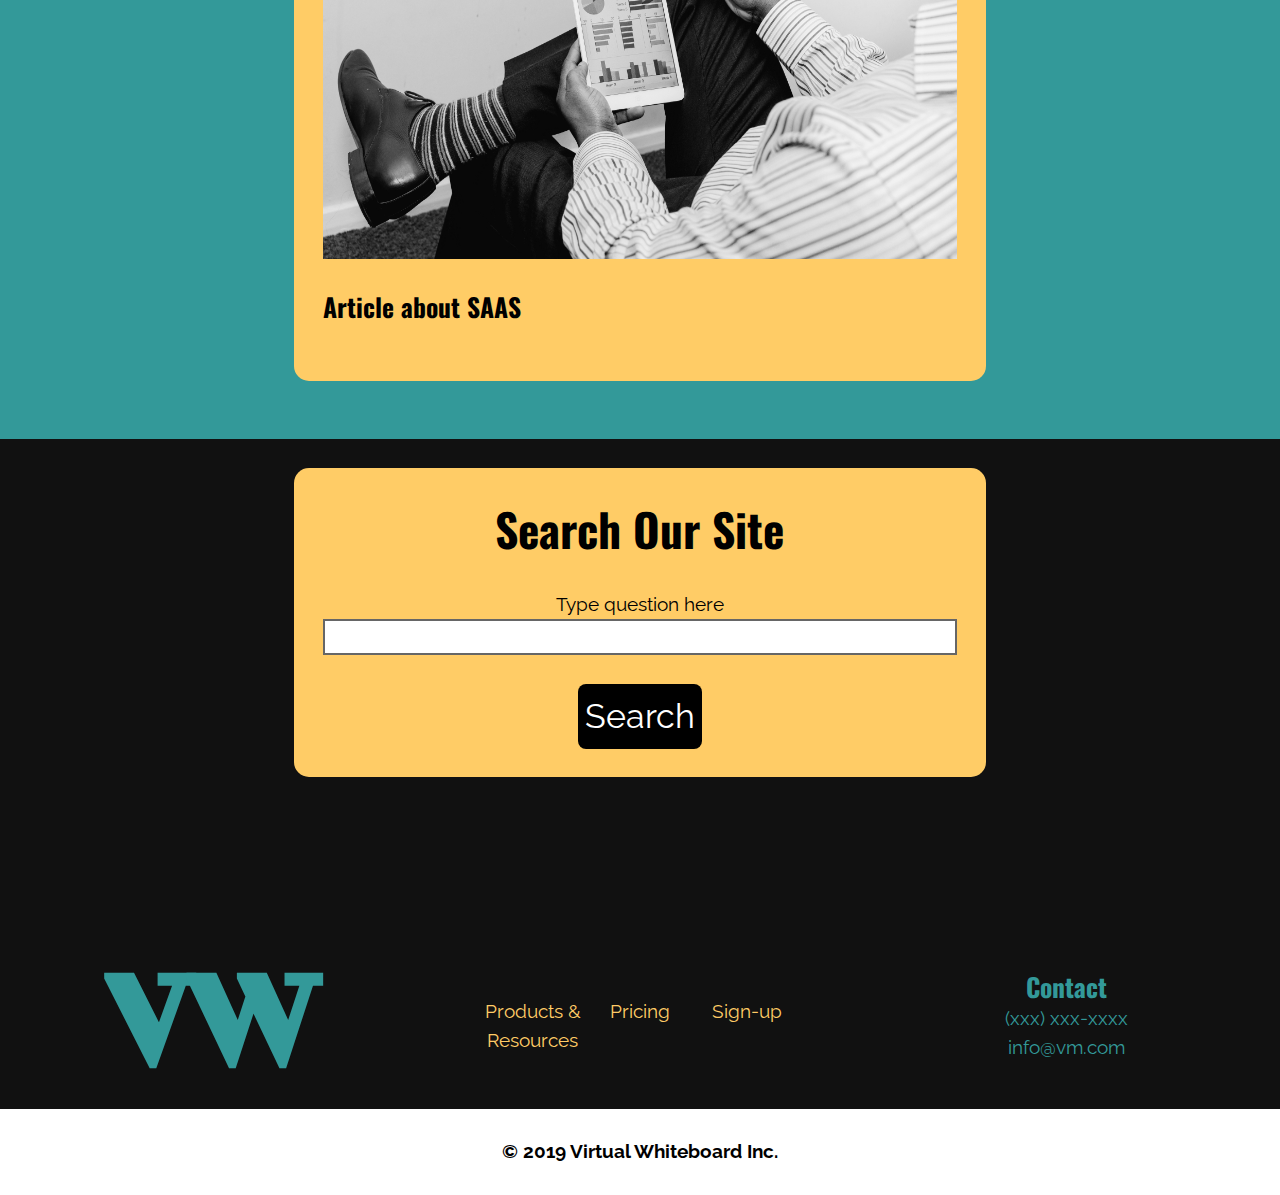
==== commit b5e37566: "Update the html and css" ====
--- a/pricing.html
+++ b/pricing.html
@@ -121,8 +121,8 @@
         <h2 class="tera text-center">Search Our Site</h2>
         <form action="...">
           <div class="pad-b">
-            <label for="type"></label>
-            <input id="type" placeholder="Type question here" required>
+            <label for="search-bar">Type question here</label>
+            <input id="search-bar" required>
           </div>
           <div>
             <button class="btn giga island-1-4" type="submit">Search</button>
--- a/css/main.css
+++ b/css/main.css
@@ -1,5 +1,5 @@
 html {
-  font-family: 'Raleway', sans-serif;
+  font-family: Raleway, sans-serif;
   background-color: #111;
 }
 
@@ -22,16 +22,16 @@
   top: 0;
 }
 
-/** Header CSS **/
+/* Header CSS */
 
 h1 {
-  font-family: 'Bigshot One', cursive;
+  font-family: "Bigshot One", cursive;
 }
 
 .h1 {
-  font-family: 'Bigshot One', cursive;
-  text-decoration: none;
-  color: #339999;
+  font-family: "Bigshot One", cursive;
+  text-decoration: none;
+  color: #399;
 }
 
 .footer-logo {
@@ -44,7 +44,7 @@
 
 .h1-2 {
   text-decoration: none;
-  color: #ffcc66;
+  color: #fc6;
 }
 
 .h1-2:hover {
@@ -56,7 +56,7 @@
 }
 
 h2, h3, h4 {
-  font-family: 'Oswald', sans-serif;
+  font-family: Oswald, sans-serif;
 }
 
 header {
@@ -64,27 +64,27 @@
 }
 
 .sign-up-button {
-  color: #ffcc66;
-  border: 1px solid #ffcc66;
+  color: #fc6;
+  border: 1px solid #fc6;
   border-radius: 5px;
 }
 
 nav li a {
-  color: #ffcc66;
+  color: #fc6;
 }
 
 nav li a:hover {
-  color: #339999;
-}
-
-/** Footer CSS **/
+  color: #399;
+}
+
+/* Footer CSS */
 
 footer {
   background-color: #111;
 }
 
 .contact {
-  color: #339999;
+  color: #399;
 }
 
 .copyright {
@@ -92,7 +92,7 @@
   color: #000;
 }
 
-/**Front Page Banner CSS**/
+/* Front Page Banner CSS */
 
 .better-btn {
   color: #fff;
@@ -111,43 +111,43 @@
 }
 
 .banner-content {
-  background-color: #ffcc66;
+  background-color: #fc6;
   border-radius: 15px;
 }
 
 .banner-button {
-  color: #339999;
-  text-decoration: none;
-  border: 2px solid #339999;
+  color: #399;
+  text-decoration: none;
+  border: 2px solid #399;
   border-radius: 8px;
 }
 
 .banner-button:hover {
   color: #fff;
-  background-color: #339999;
-  border-radius: 10px;
-}
-
-/**Front Page Collaboration Software Section 1 CSS**/
+  background-color: #399;
+  border-radius: 10px;
+}
+
+/* Front Page Collaboration Software Section 1 CSS */
 
 .section-1 {
-  background-color: #339999;
+  background-color: #399;
 }
 
 .section-1-card {
-  background-color: #ffcc66;
+  background-color: #fc6;
   border-radius: 15px;
 }
 
 .collab-button {
-  color: #ffcc66;
-  text-decoration: none;
-  border: 2px solid #ffcc66;
+  color: #fc6;
+  text-decoration: none;
+  border: 2px solid #fc6;
   border-radius: 8px;
 }
 
 .collab-button:hover {
-  background-color: #ffcc66;
+  background-color: #fc6;
   color: #111;
   border-radius: 10px;
 }
@@ -157,109 +157,109 @@
   overflow: hidden;
 }
 
-/**Front Page Get Inspired Section 2 CSS **/
+/* Front Page Get Inspired Section 2 CSS */
 
 .section-2 {
-  background-color: #339999;
+  background-color: #399;
 }
 
 .section-2-card {
-  background-color: #ffcc66;
+  background-color: #fc6;
   border-radius: 15px;
 }
 
 .resources-button {
-  color: #ffcc66;
-  text-decoration: none;
-  border: 2px solid #ffcc66;
+  color: #fc6;
+  text-decoration: none;
+  border: 2px solid #fc6;
   border-radius: 8px;
 }
 
 .resources-button:hover {
-  background-color: #ffcc66;
+  background-color: #fc6;
   color: #111;
   border-radius: 10px;
 }
 
-/**Front Page Expanding Section CSS **/
+/* Front Page Expanding Section CSS */
 
 .expanding {
   background-color: #111;
 }
 
 .expanding-content {
-  background-color: #ffcc66;
+  background-color: #fc6;
   border-radius: 15px;
 }
 
 .expanding-button {
-  color: #339999;
-  text-decoration: none;
-  border: 2px solid #339999;
+  color: #399;
+  text-decoration: none;
+  border: 2px solid #399;
   border-radius: 8px;
 }
 
 .expanding-button:hover {
   color: #fff;
-  background-color: #339999;
-  border-radius: 10px;
-}
-
-/**Tour Page Why Use Our Software Section 3 CSS**/
+  background-color: #399;
+  border-radius: 10px;
+}
+
+/* Tour Page Why Use Our Software Section 3 CSS */
 
 .section-3 {
-  background-color: #339999;
+  background-color: #399;
 }
 
 .section-3-card {
-  background-color: #ffcc66;
-}
-
-/**Tour Page Blog Section 4 CSS**/
+  background-color: #fc6;
+}
+
+/* Tour Page Blog Section 4 CSS */
 
 .section-4 {
-  background-color: #339999;
+  background-color: #399;
 }
 
 .section-4-card {
-  background-color: #ffcc66;
-}
-
-/**Tour Page Search Our Site Section 5 CSS**/
+  background-color: #fc6;
+}
+
+/* Tour Page Search Our Site Section 5 CSS */
 
 .btn-2 {
-  background-color: #ffcc66;
-  color: #339999;
-  text-decoration: none;
-  border: 2px solid #339999;
+  background-color: #fc6;
+  color: #399;
+  text-decoration: none;
+  border: 2px solid #399;
   border-radius: 8px;
 }
 
 .btn-2:hover {
-  color: #ffcc66;
-  background-color: #339999;
-  border-radius: 10px;
-  border: 2px solid #339999;
-}
-
-/**Tour Page Contact Information Section 6 CSS**/
+  color: #fc6;
+  background-color: #399;
+  border-radius: 10px;
+  border: 2px solid #399;
+}
+
+/* Tour Page Contact Information Section 6 CSS */
 
 .section-6 {
-  background-color: #339999;
+  background-color: #399;
 }
 
 .section-6-card {
-  background-color: #ffcc66;
-}
-
-/**Pricing Page Pricing Table CSS**/
+  background-color: #fc6;
+}
+
+/* Pricing Page Pricing Table CSS */
 
 .sign-up {
-  background-color: #000000;
+  background-color: #000;
 }
 
 .sign-up-card {
-  background-color: #339999;
+  background-color: #399;
 }
 
 .btn {
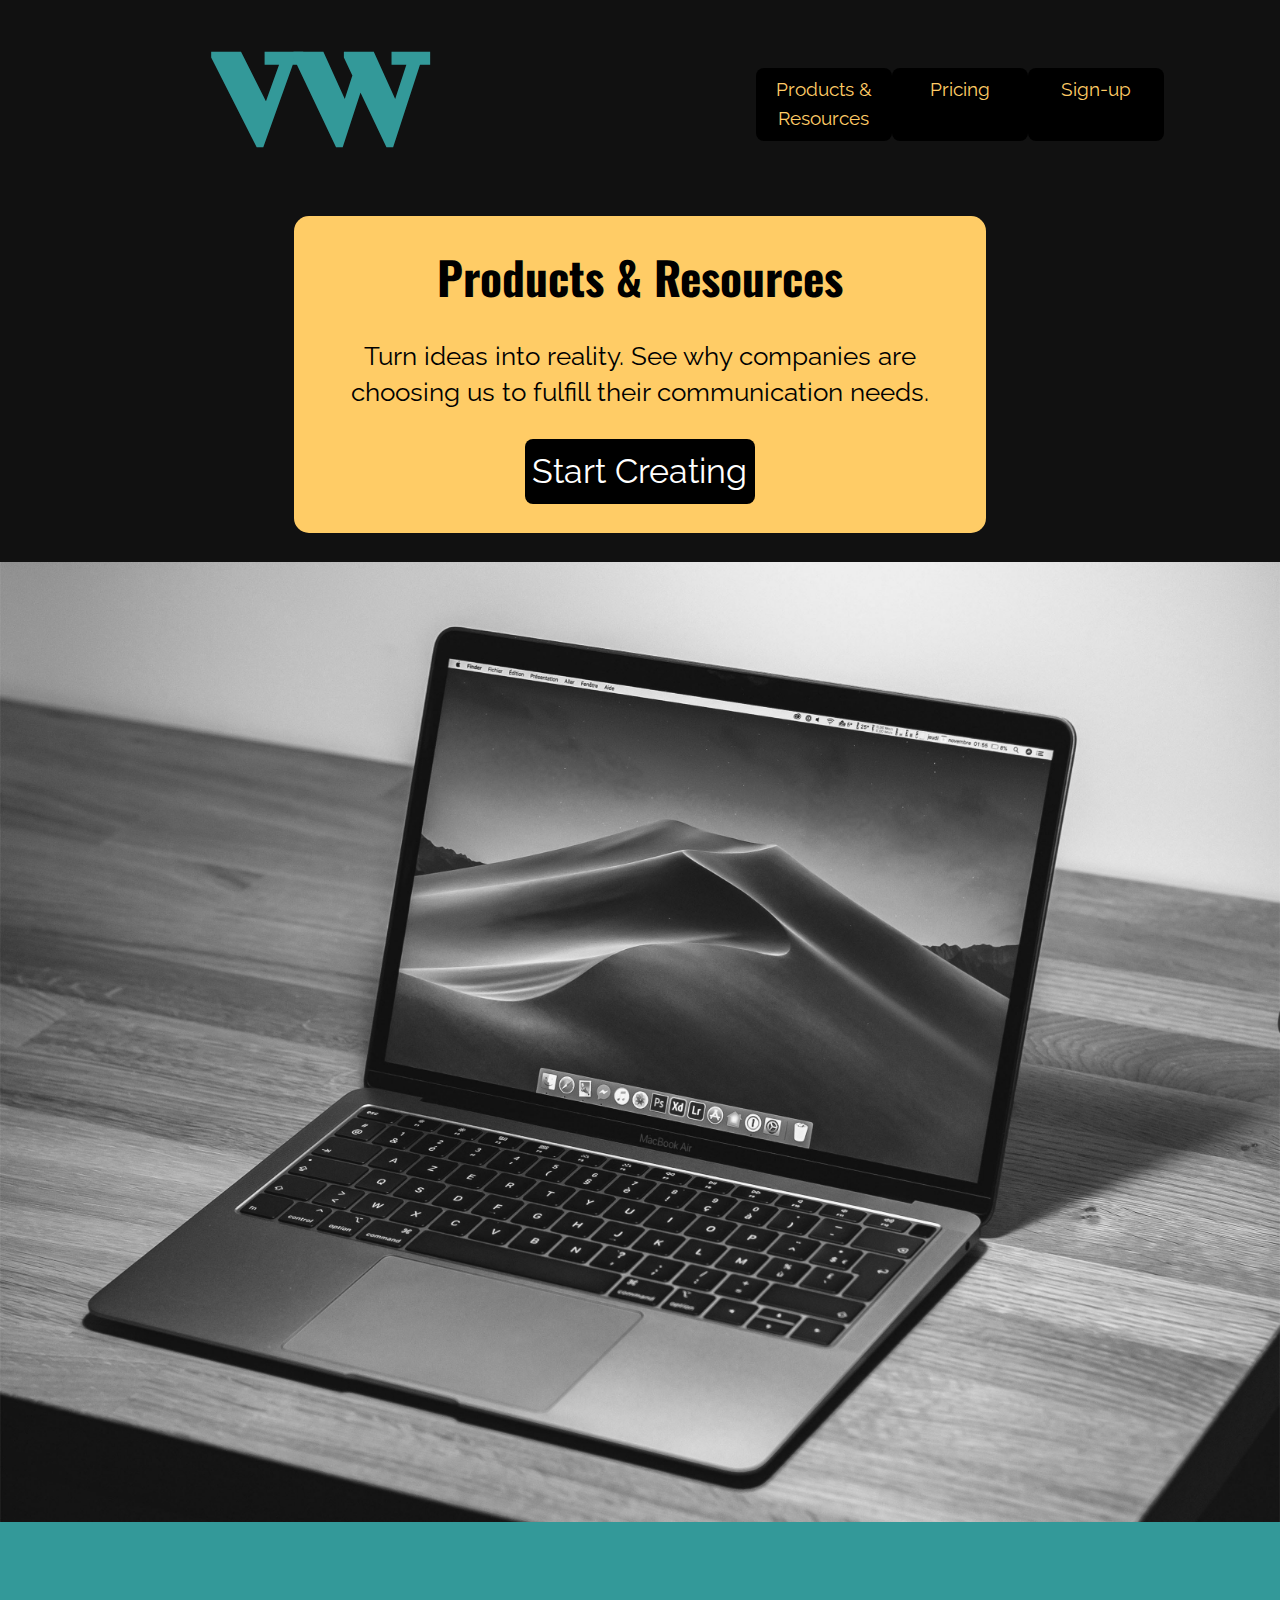
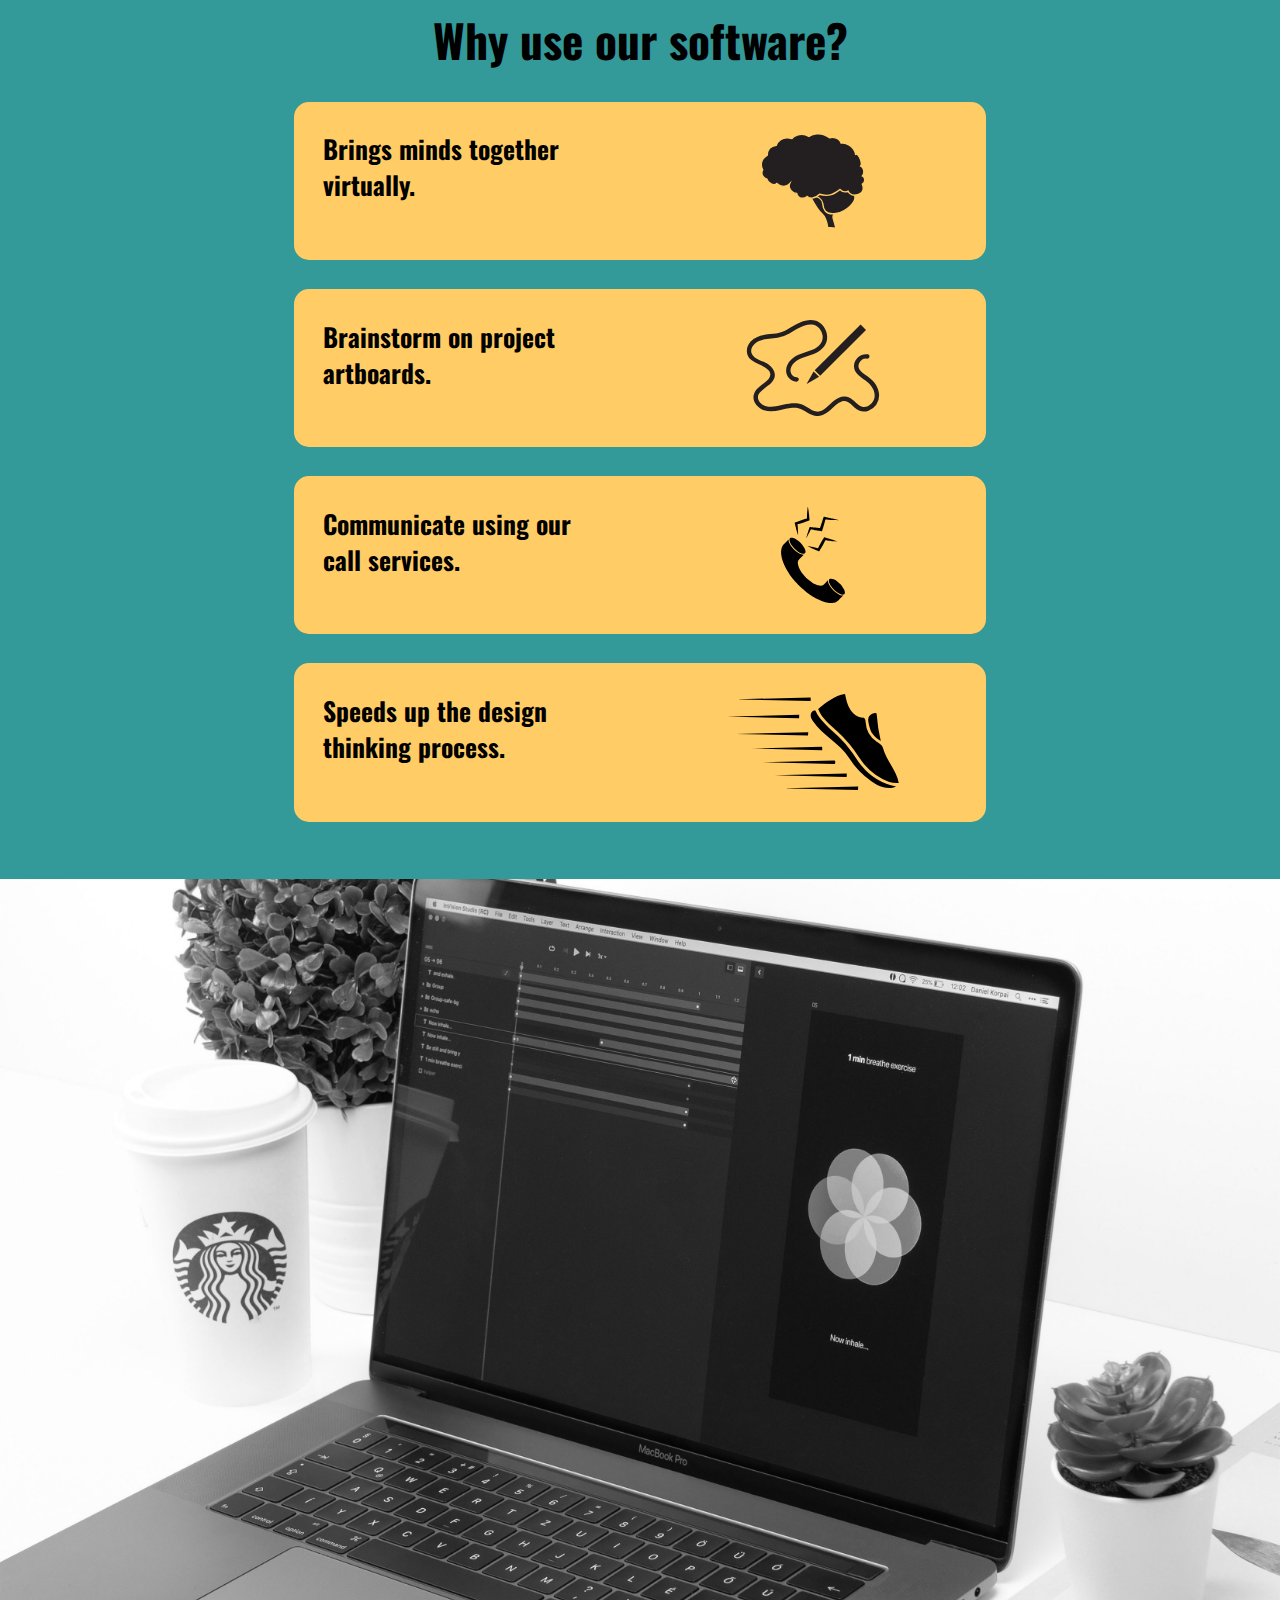
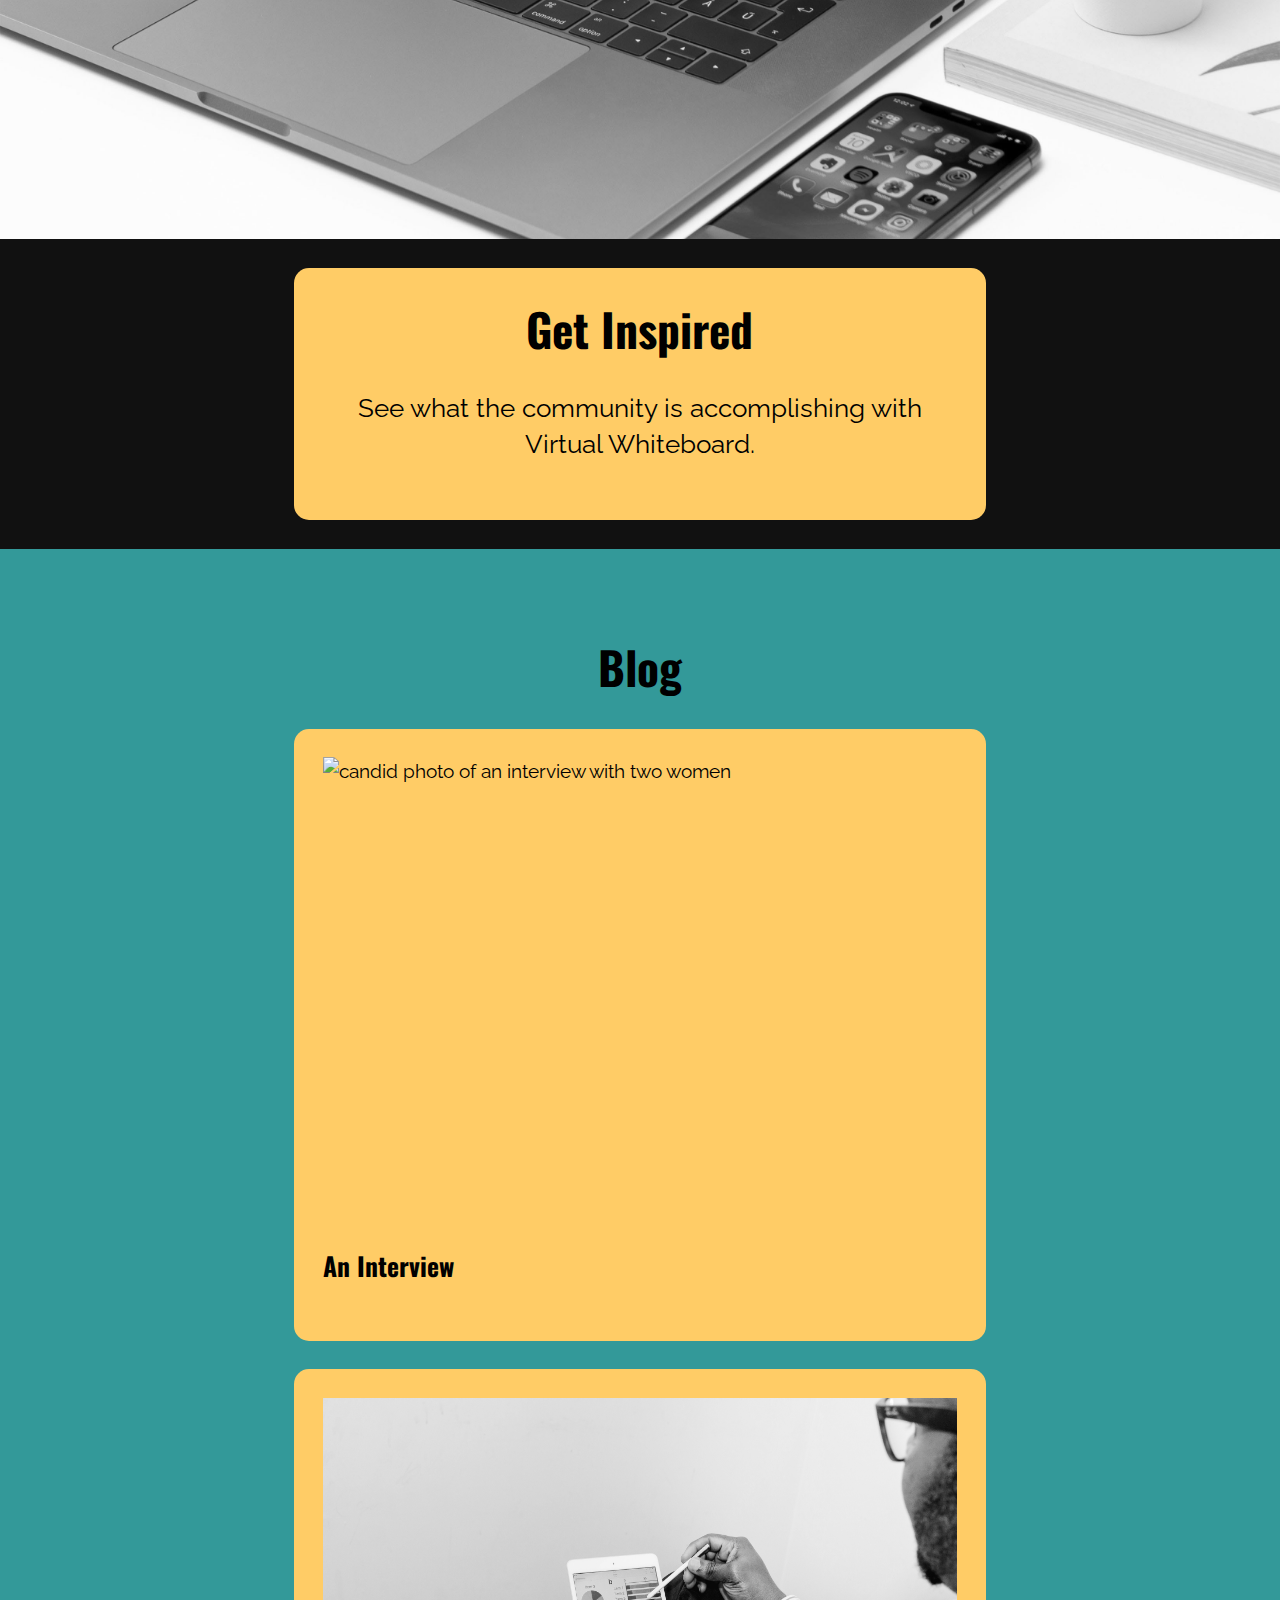
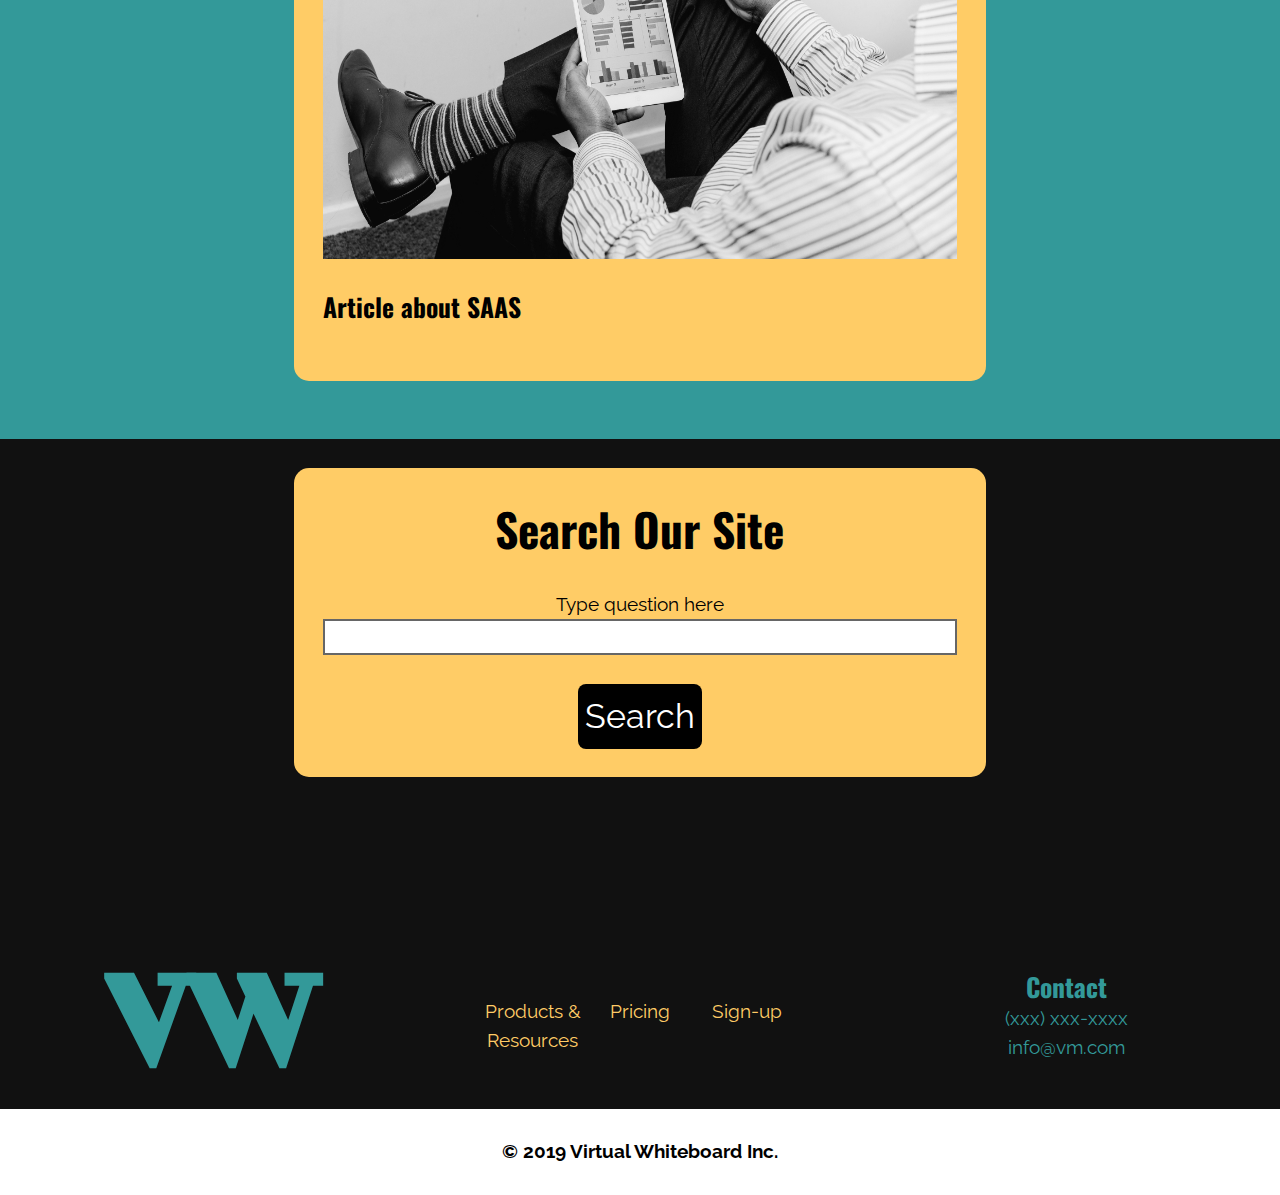
==== commit 2f9ef6af: "Update the CSS and HTML" ====
--- a/pricing.html
+++ b/pricing.html
@@ -28,9 +28,9 @@
     <div class="unit xs-1 s-1 m-1-2 l-1-2 unit-content-center island">
       <nav role="navigation" id="nav" class="pad-t">
         <ul class="grid list-group text-center">
-          <li class="unit push-1-4 xs-1 s-1-3 m-1 l-1-3"><a href="pricing.html" aria-label="Click to learn more about Products and Resources">Products & Resources</a></li>
-          <li class="unit push-1-4 xs-1 s-1-3 m-1 l-1-3"><a href="tour.html" aria-label="Click to learn more about Pricing">Pricing</a></li>
-          <li class="unit push-1-4 xs-1 s-1-3 m-1 l-1-3"><a href="sign-up.html" aria-label="Click to Sign Up for our software">Sign-up</a></li>
+          <li class="unit btn push-1-4 xs-1 s-1-3 m-1 l-1-3"><a href="pricing.html" aria-label="Click to learn more about Products and Resources">Products & Resources</a></li>
+          <li class="unit btn push-1-4 xs-1 s-1-3 m-1 l-1-3"><a href="tour.html" aria-label="Click to learn more about Pricing">Pricing</a></li>
+          <li class="unit btn push-1-4 xs-1 s-1-3 m-1 l-1-3"><a href="sign-up.html" aria-label="Click to Sign Up for our software">Sign-up</a></li>
         </ul>
       </nav>
     </div>
--- a/css/main.css
+++ b/css/main.css
@@ -34,6 +34,16 @@
   color: #399;
 }
 
+.h1-3 {
+  font-family: "Bigshot One", cursive;
+  text-decoration: none;
+  color: #fff;
+}
+
+.h1-3:hover {
+  color: #399;
+}
+
 .footer-logo {
   text-decoration: none;
 }
@@ -71,10 +81,6 @@
 
 nav li a {
   color: #fc6;
-}
-
-nav li a:hover {
-  color: #399;
 }
 
 /* Footer CSS */
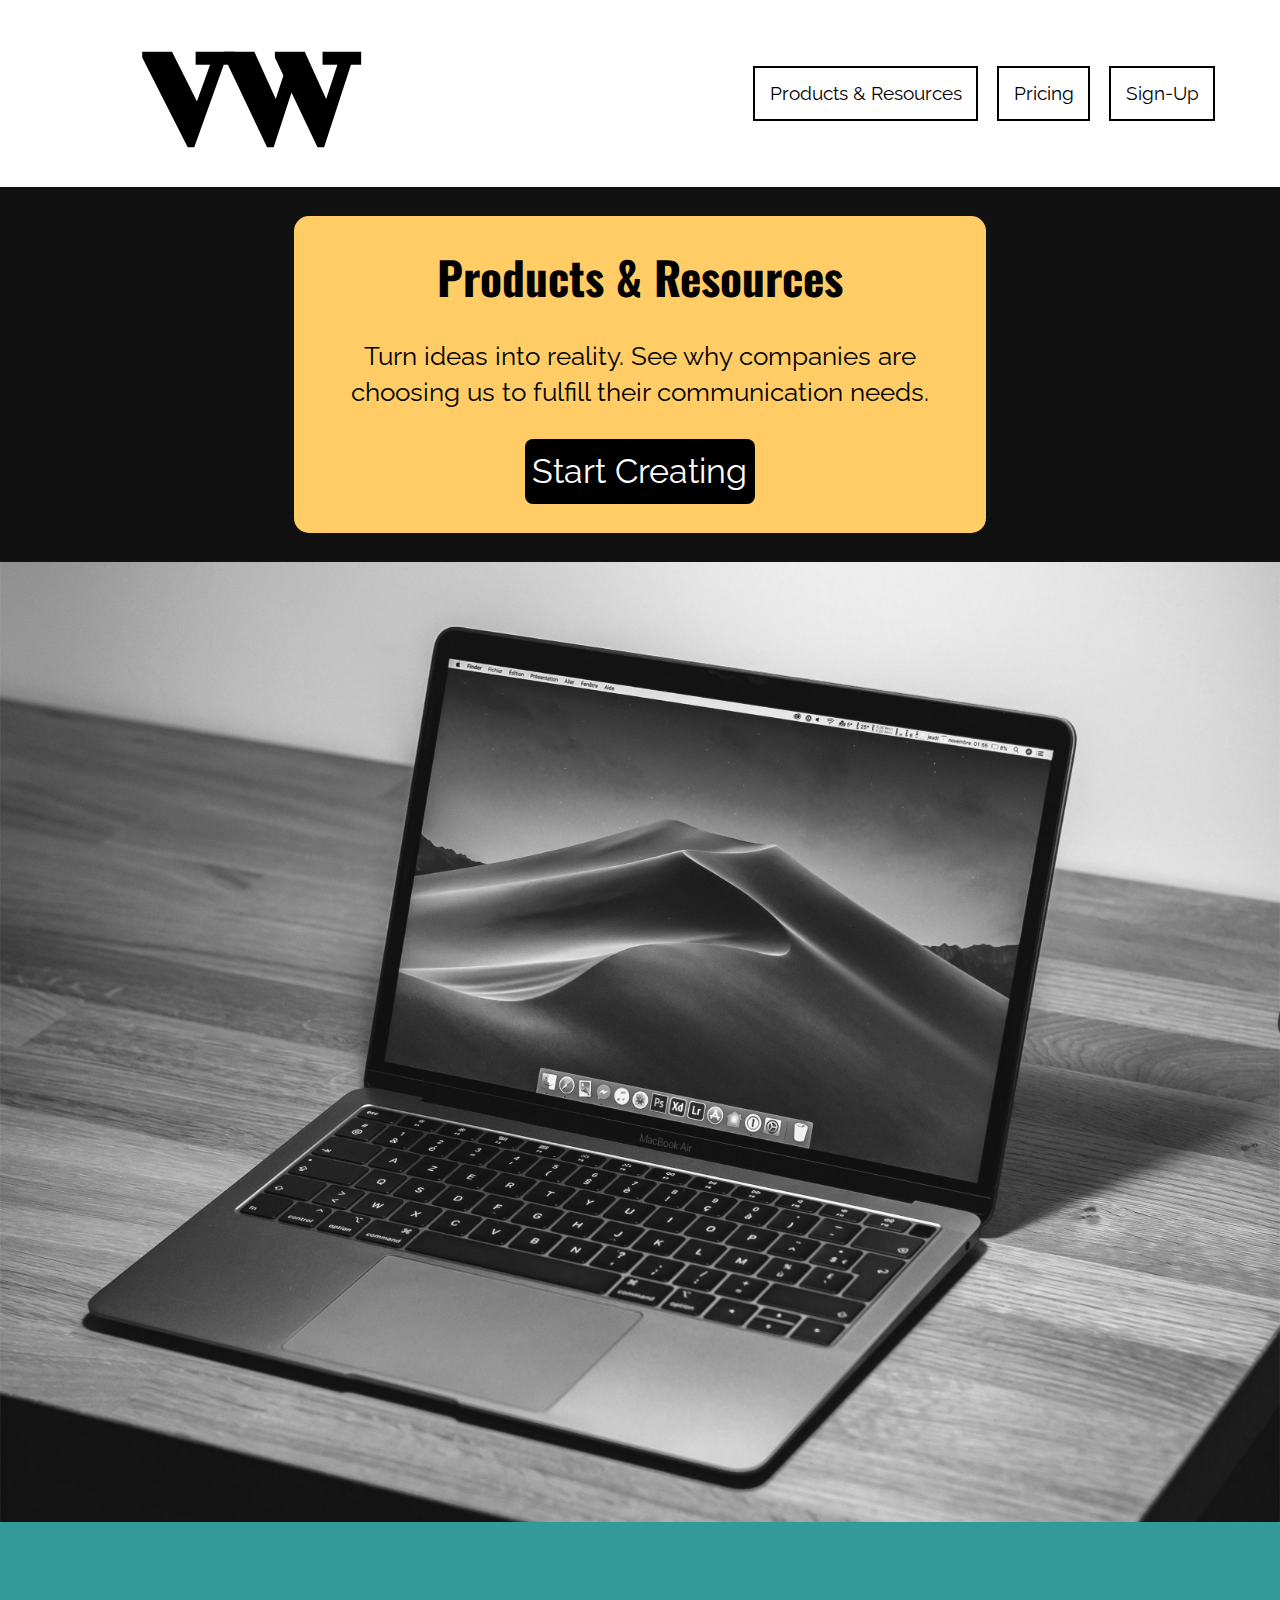
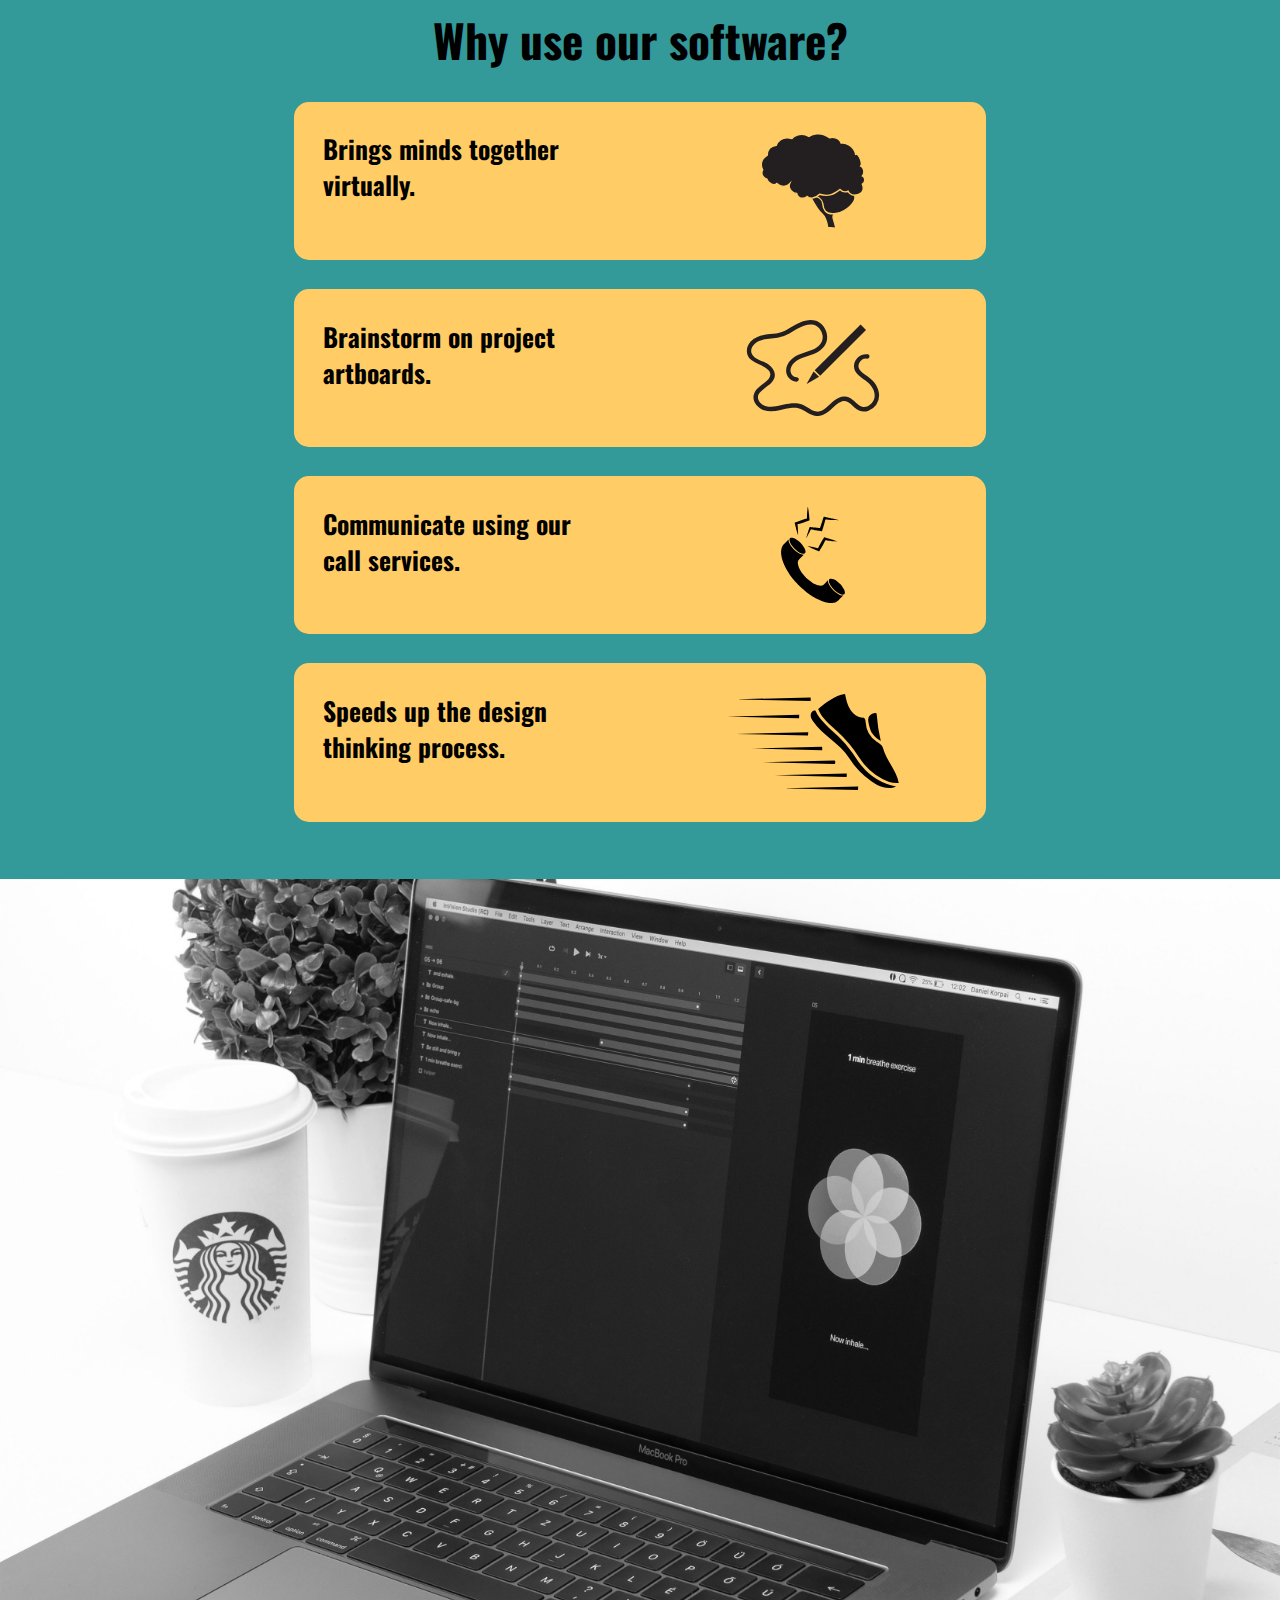
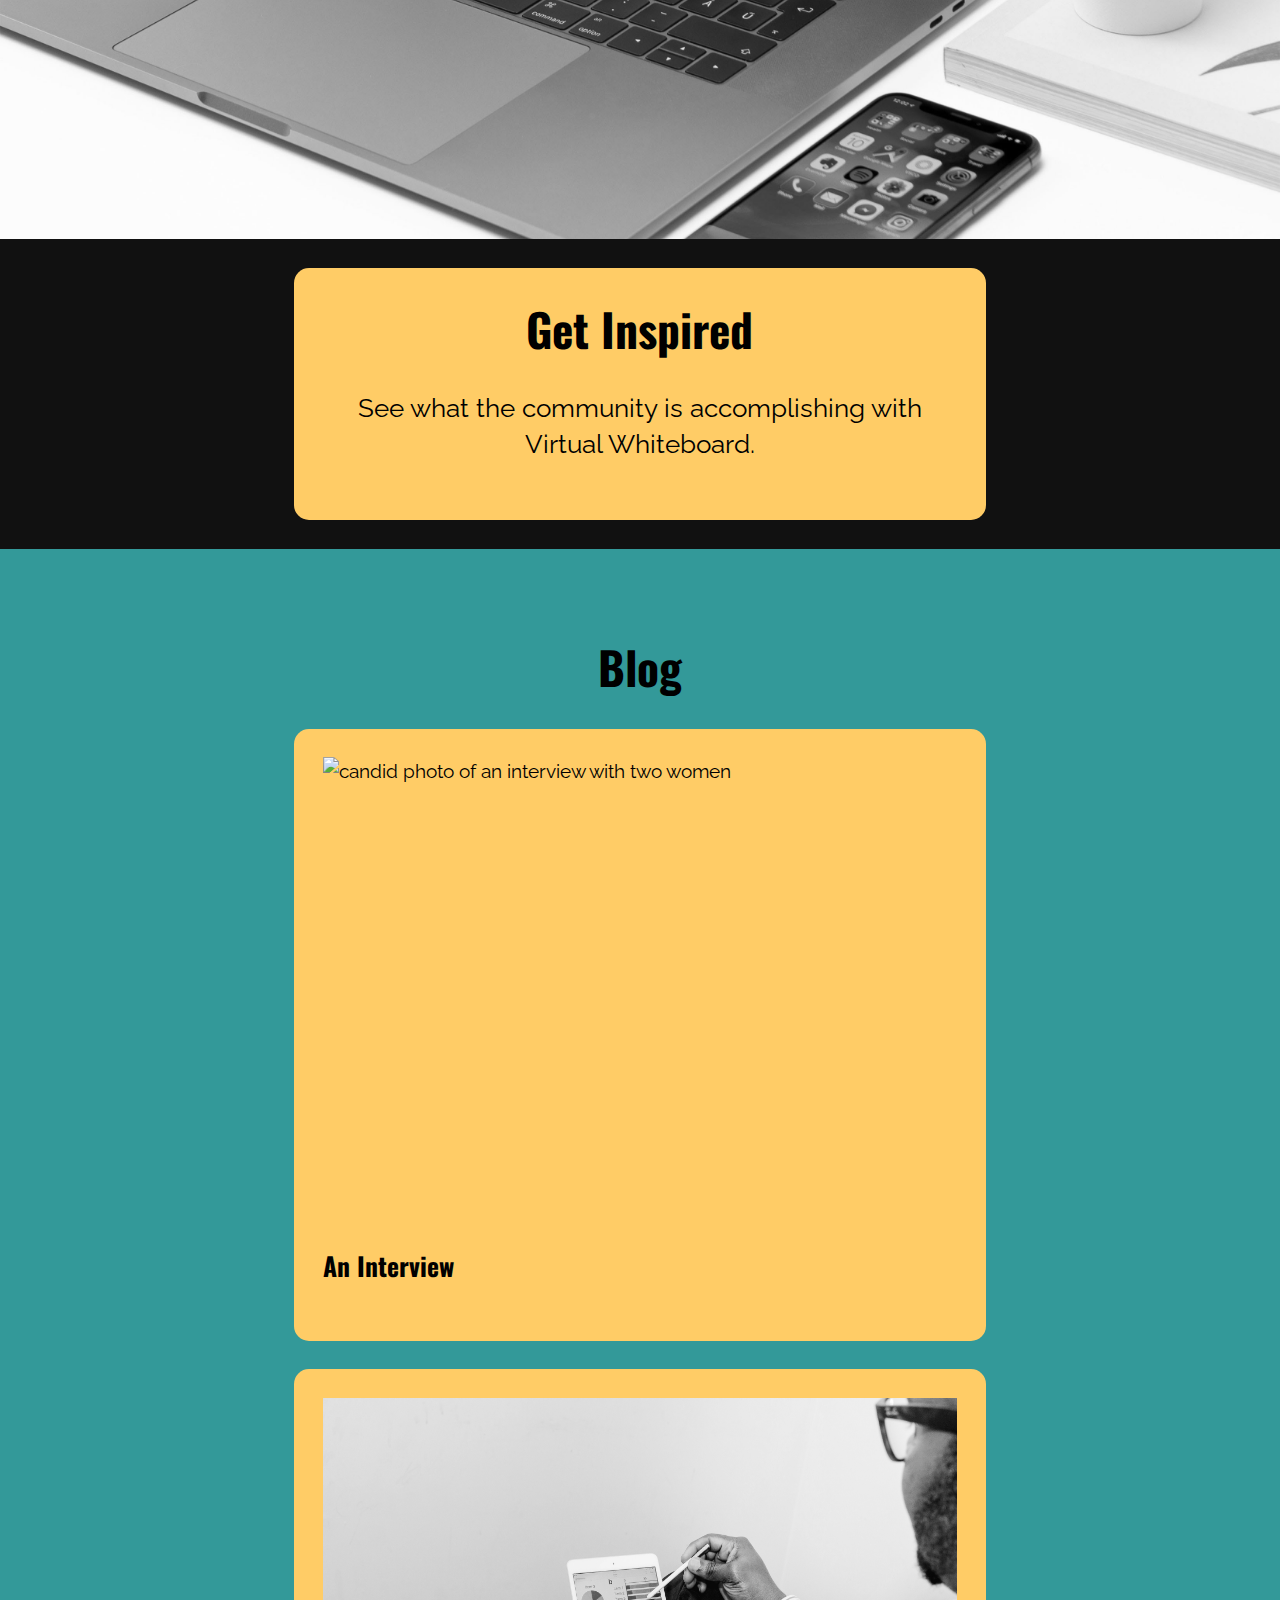
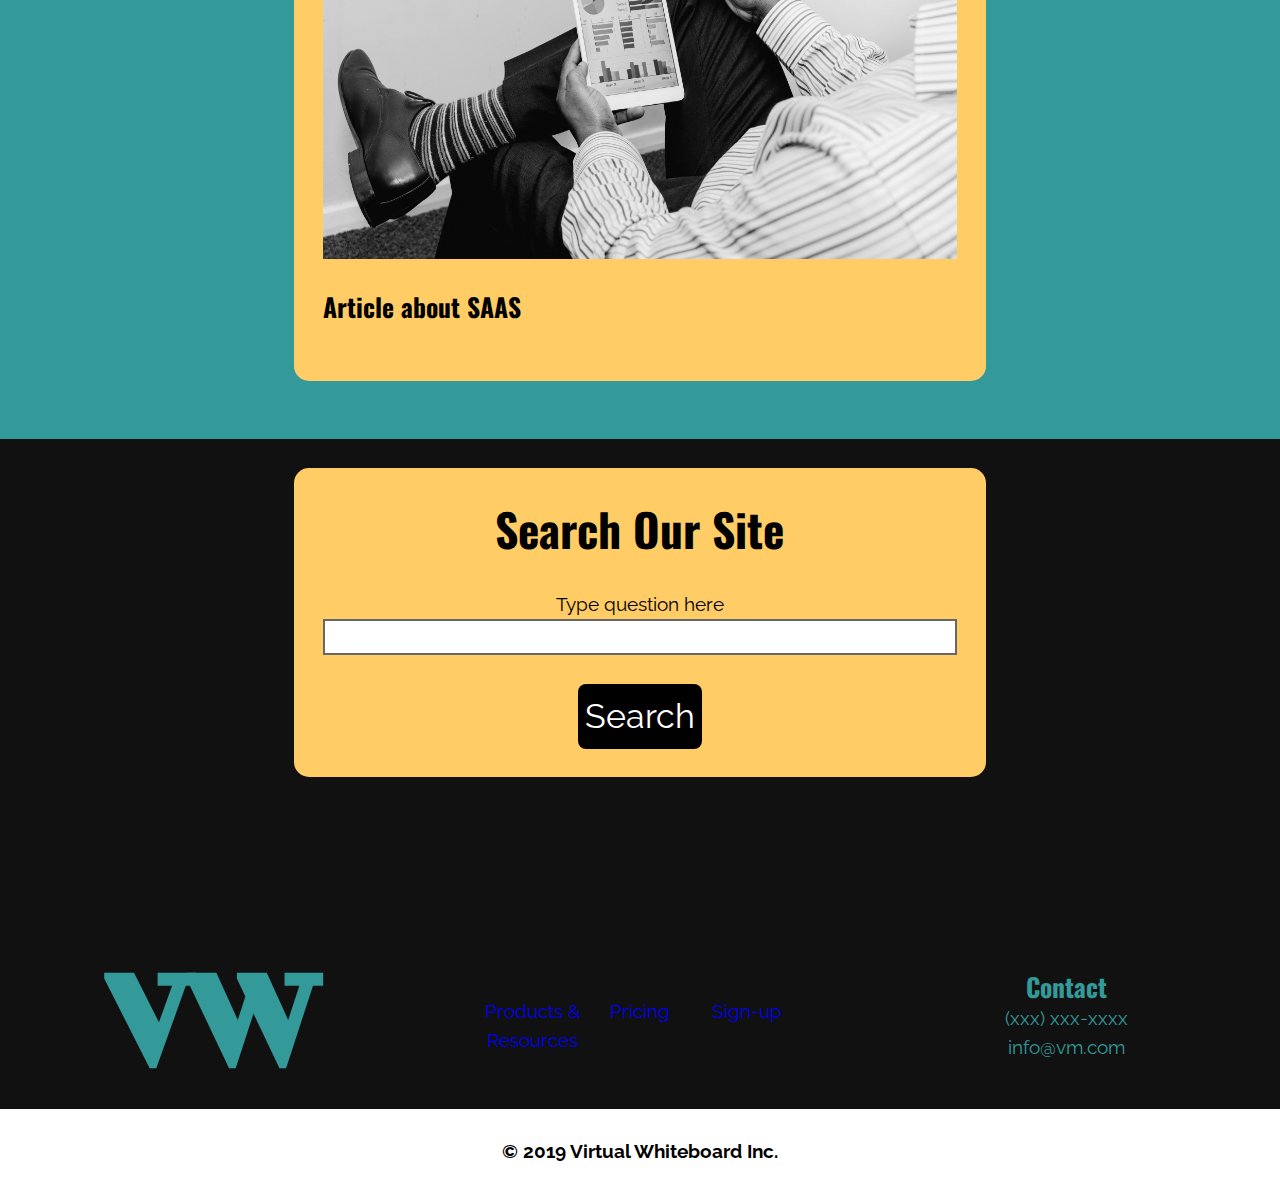
==== commit 8eee9665: "Update the navigation contrasts" ====
--- a/pricing.html
+++ b/pricing.html
@@ -21,7 +21,7 @@
     <li><a href="#footer">Skip to the bottom of the page</a></li>
   </ul>
 
-  <header role="banner" class="grid">
+  <!-- <header role="banner" class="grid">
     <div class="unit xs-1 s-1 m-1-2 l-1-2 unit-content-center">
       <a class="h1" href="index.html"><h1 class="yotta text-center push-none">VW</h1></a>
     </div>
@@ -31,6 +31,28 @@
           <li class="unit btn push-1-4 xs-1 s-1-3 m-1 l-1-3"><a href="pricing.html" aria-label="Click to learn more about Products and Resources">Products & Resources</a></li>
           <li class="unit btn push-1-4 xs-1 s-1-3 m-1 l-1-3"><a href="tour.html" aria-label="Click to learn more about Pricing">Pricing</a></li>
           <li class="unit btn push-1-4 xs-1 s-1-3 m-1 l-1-3"><a href="sign-up.html" aria-label="Click to Sign Up for our software">Sign-up</a></li>
+        </ul>
+      </nav>
+    </div>
+  </header> -->
+  <header class="grid grid-middle gutter-2" role="banner">
+    <div class="unit xs-1 s-1 m-1-3">
+      <a href="index.html" class="link-box return">
+        <h1 class="yotta text-center push-0">VW</h1>
+      </a>
+    </div>
+    <div class="unit xs-1 s-1 m-2-3">
+      <nav class="nav text-center" role="navigation" id="nav">
+        <ul class="list-group-inline push-0">
+          <li class="gutter-1-4">
+            <a class="island-1-2" href="pricing.html" aria-label="Click to learn more about Products and Resources">Products & Resources</a>
+          </li>
+          <li class="gutter-1-4">
+            <a class="island-1-2" href="tour.html" aria-label="Click to learn more about Pricing">Pricing</a>
+          </li>
+          <li class="gutter-1-4">
+            <a class="island-1-2" href="sign-up.html" aria-label="Click to Sign Up for our software">Sign-Up</a>
+          </li>
         </ul>
       </nav>
     </div>
--- a/css/main.css
+++ b/css/main.css
@@ -70,7 +70,7 @@
 }
 
 header {
-  background-color: #111;
+  background-color: #fff;
 }
 
 .sign-up-button {
@@ -79,8 +79,44 @@
   border-radius: 5px;
 }
 
-nav li a {
-  color: #fc6;
+/* nav li a {
+  color: red;
+}
+
+nav li a:hover,
+nav li a:focus {
+  color: #000;
+  background-color: #fff;
+  border-radius: 4px;
+}
+
+nav li a:hover {
+  color: #000;
+} */
+
+.return {
+  color: #fff;
+}
+
+.return:hover,
+.return:focus {
+  color: #000;
+  background-color: #fff;
+  outline-color: #fff;
+}
+
+.nav li a {
+  color: #000;
+  background-color: #fff;
+  border: 2px solid #000;
+}
+
+.nav li a:hover,
+.nav li a:focus {
+  background-color: #000;
+  color: #fff;
+  border-color: #fff;
+  outline-color: #fff;
 }
 
 /* Footer CSS */
@@ -280,3 +316,20 @@
   color: #000;
   background-color: #fff;
 }
+
+header h1 {
+  color: #000;
+}
+
+.return:hover h1 {
+  background-color: #000;
+  color: #fff;
+}
+
+@media only screen and (min-width: 38em) {
+
+  .nav {
+    text-align: right;
+  }
+
+}
